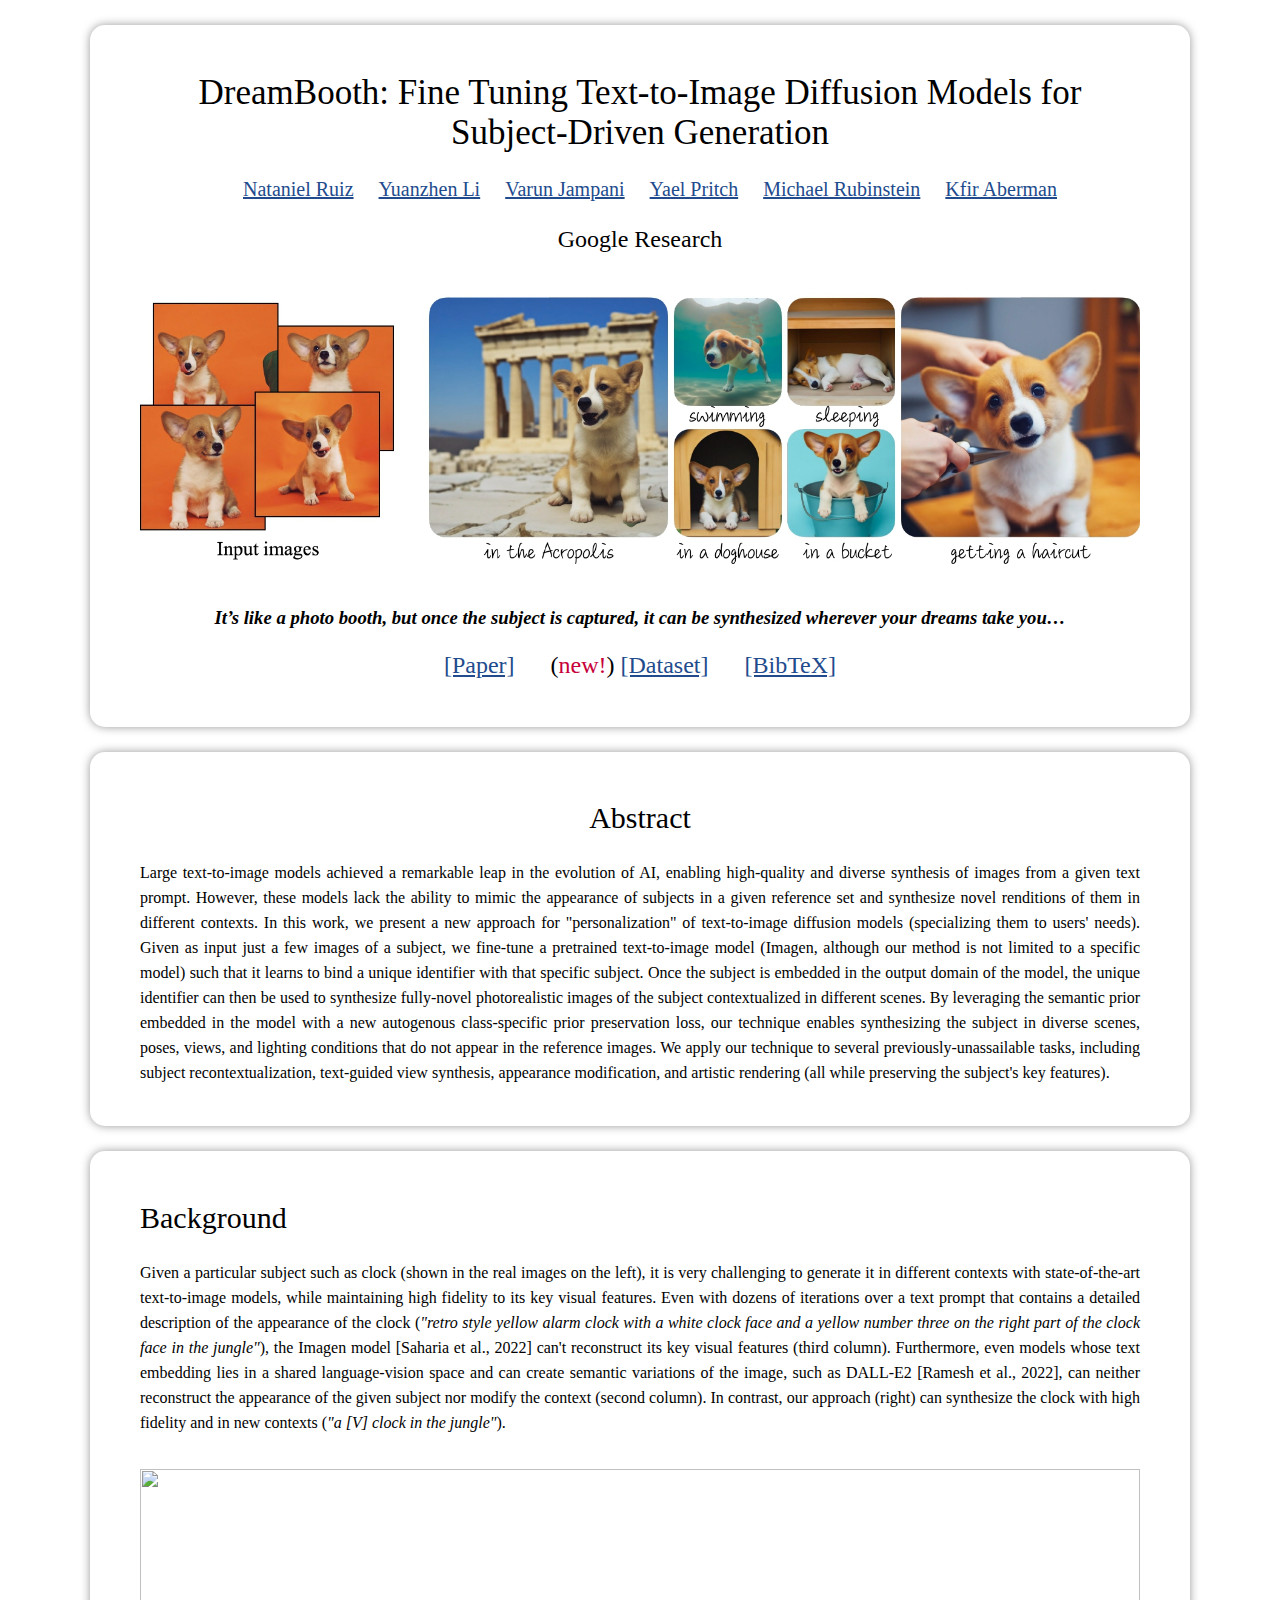
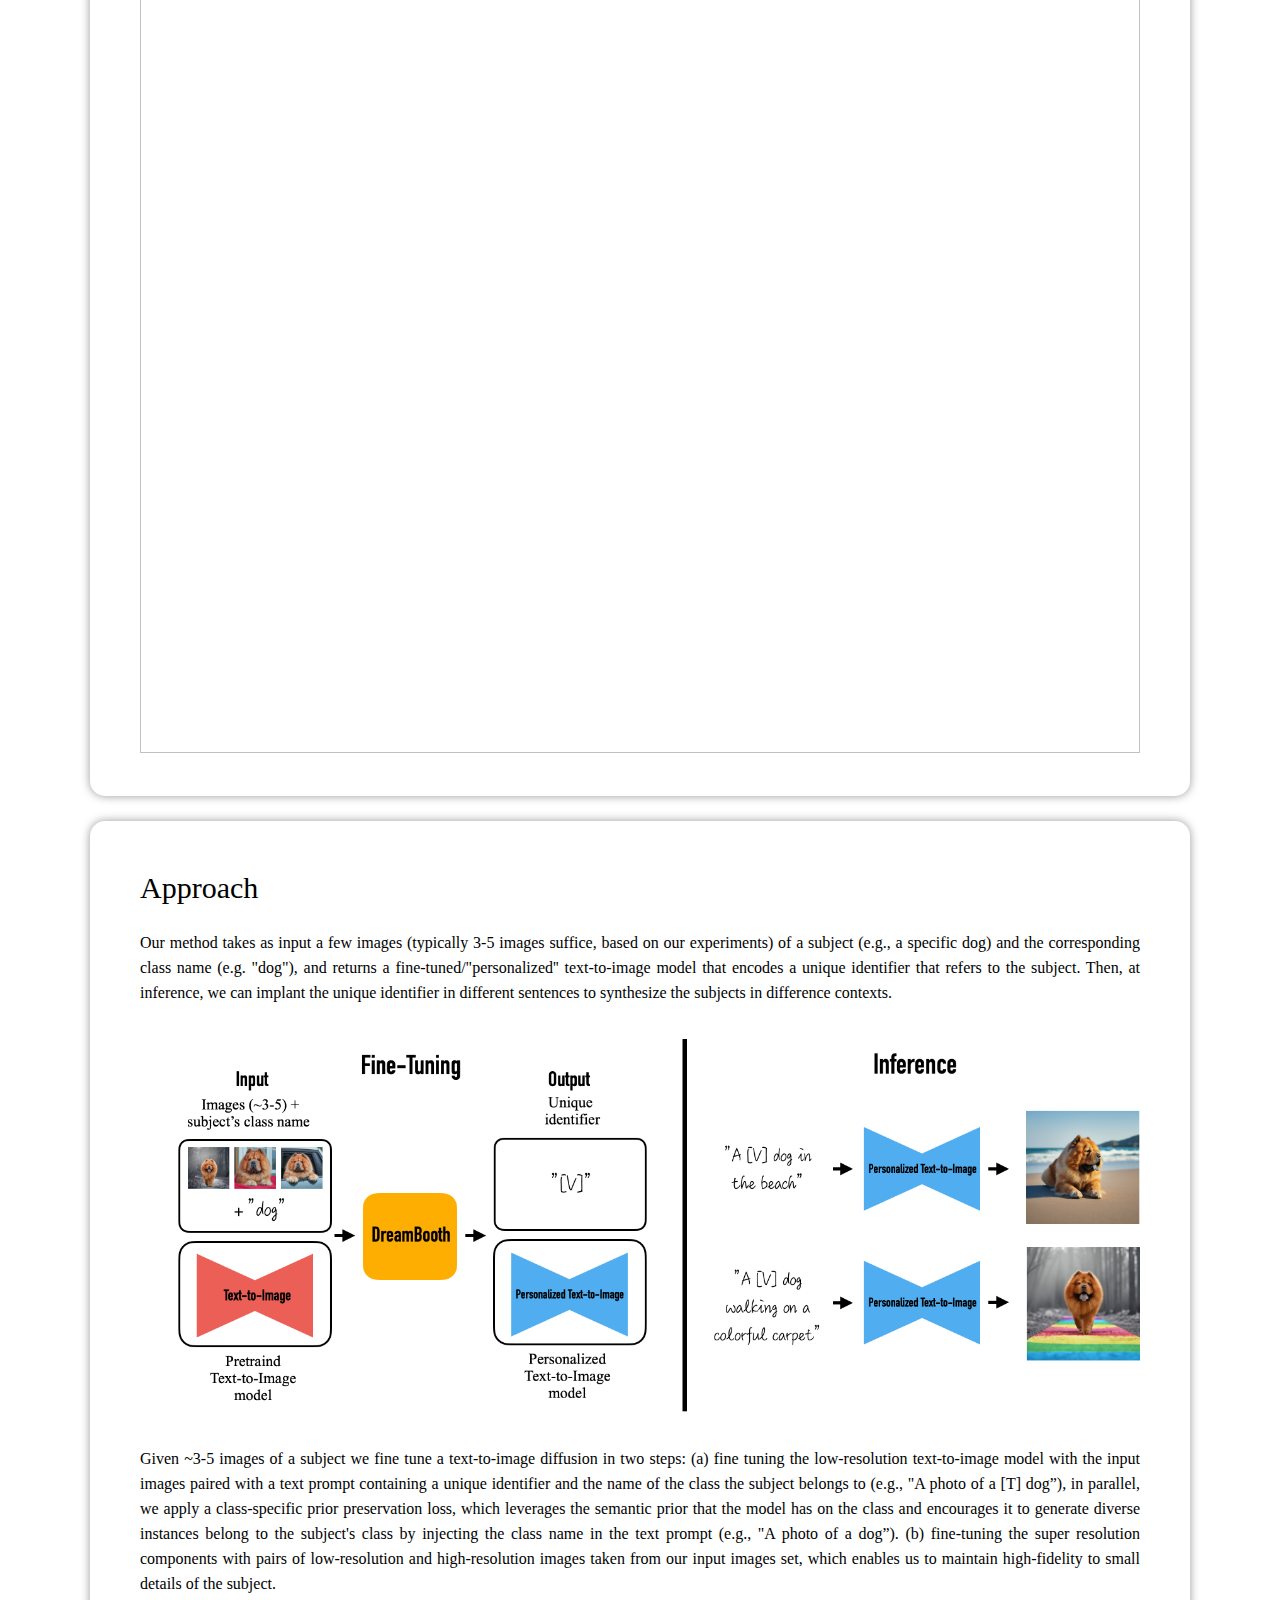
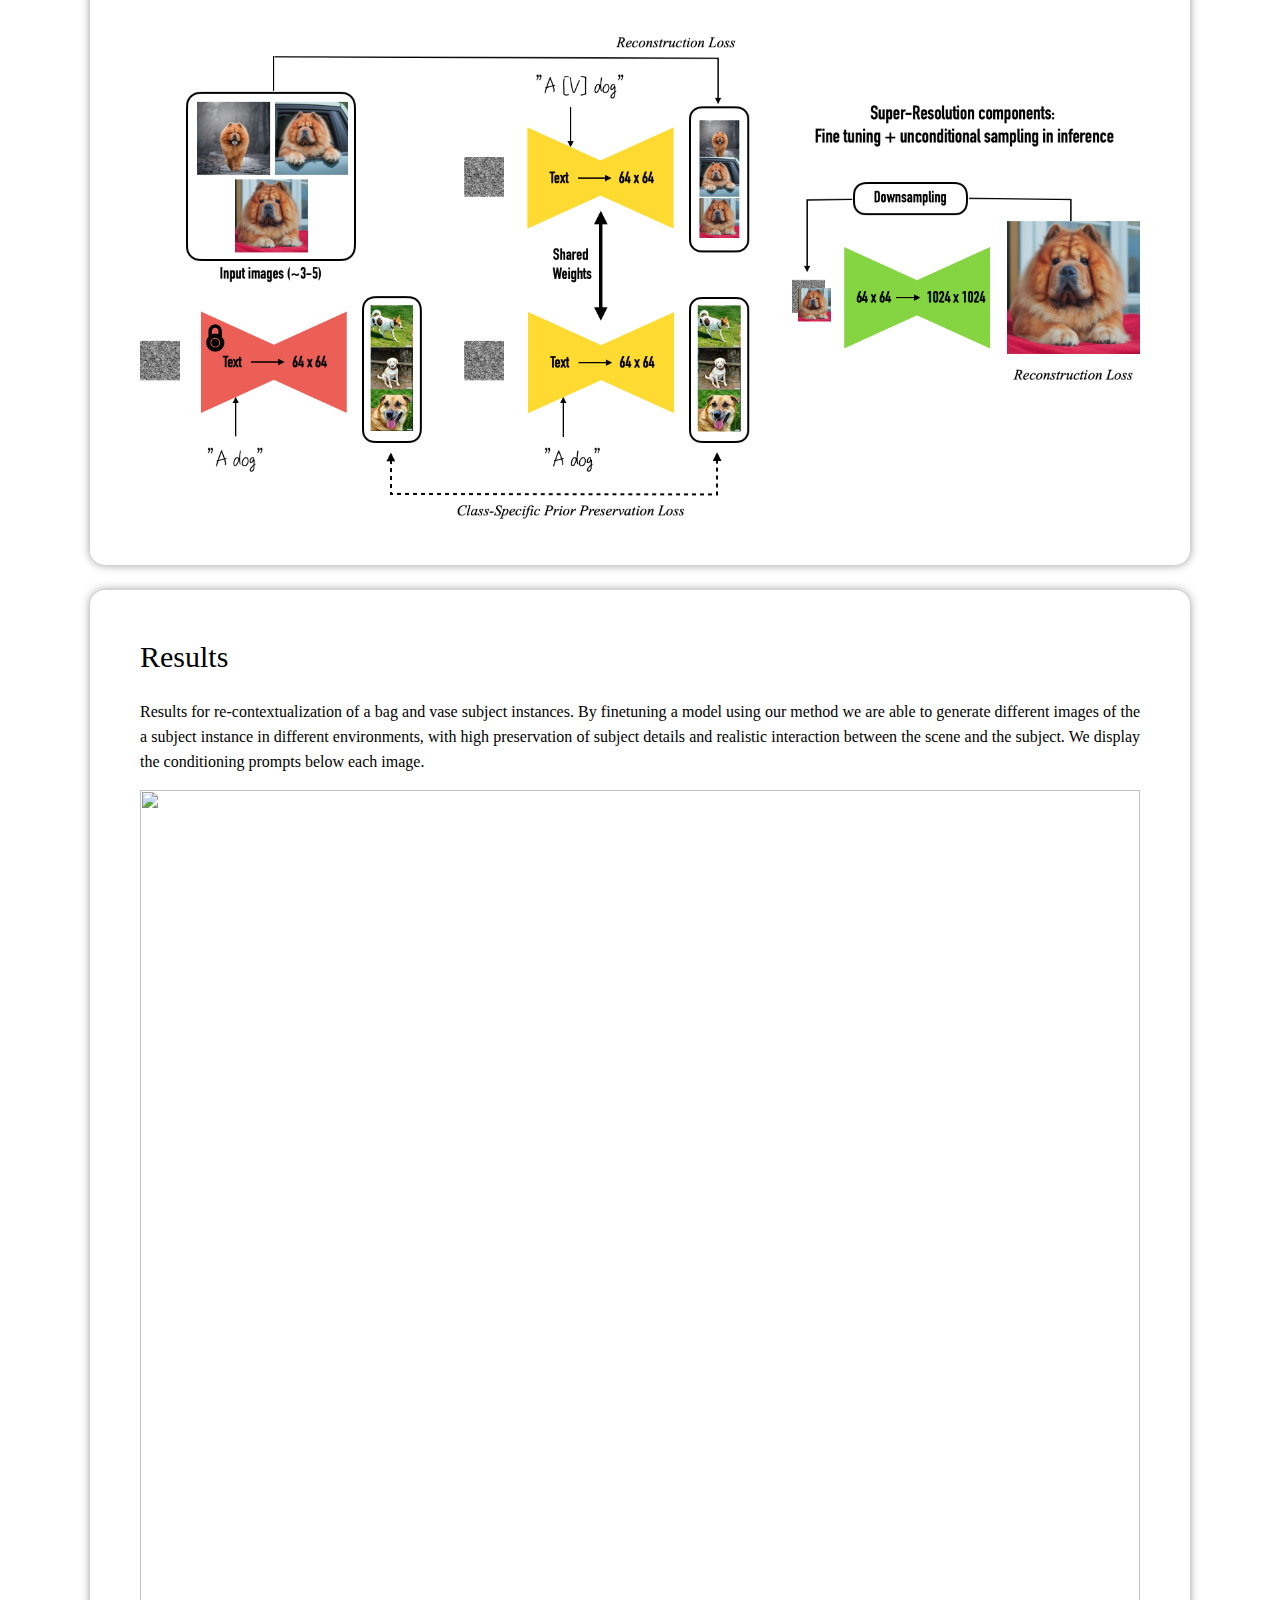
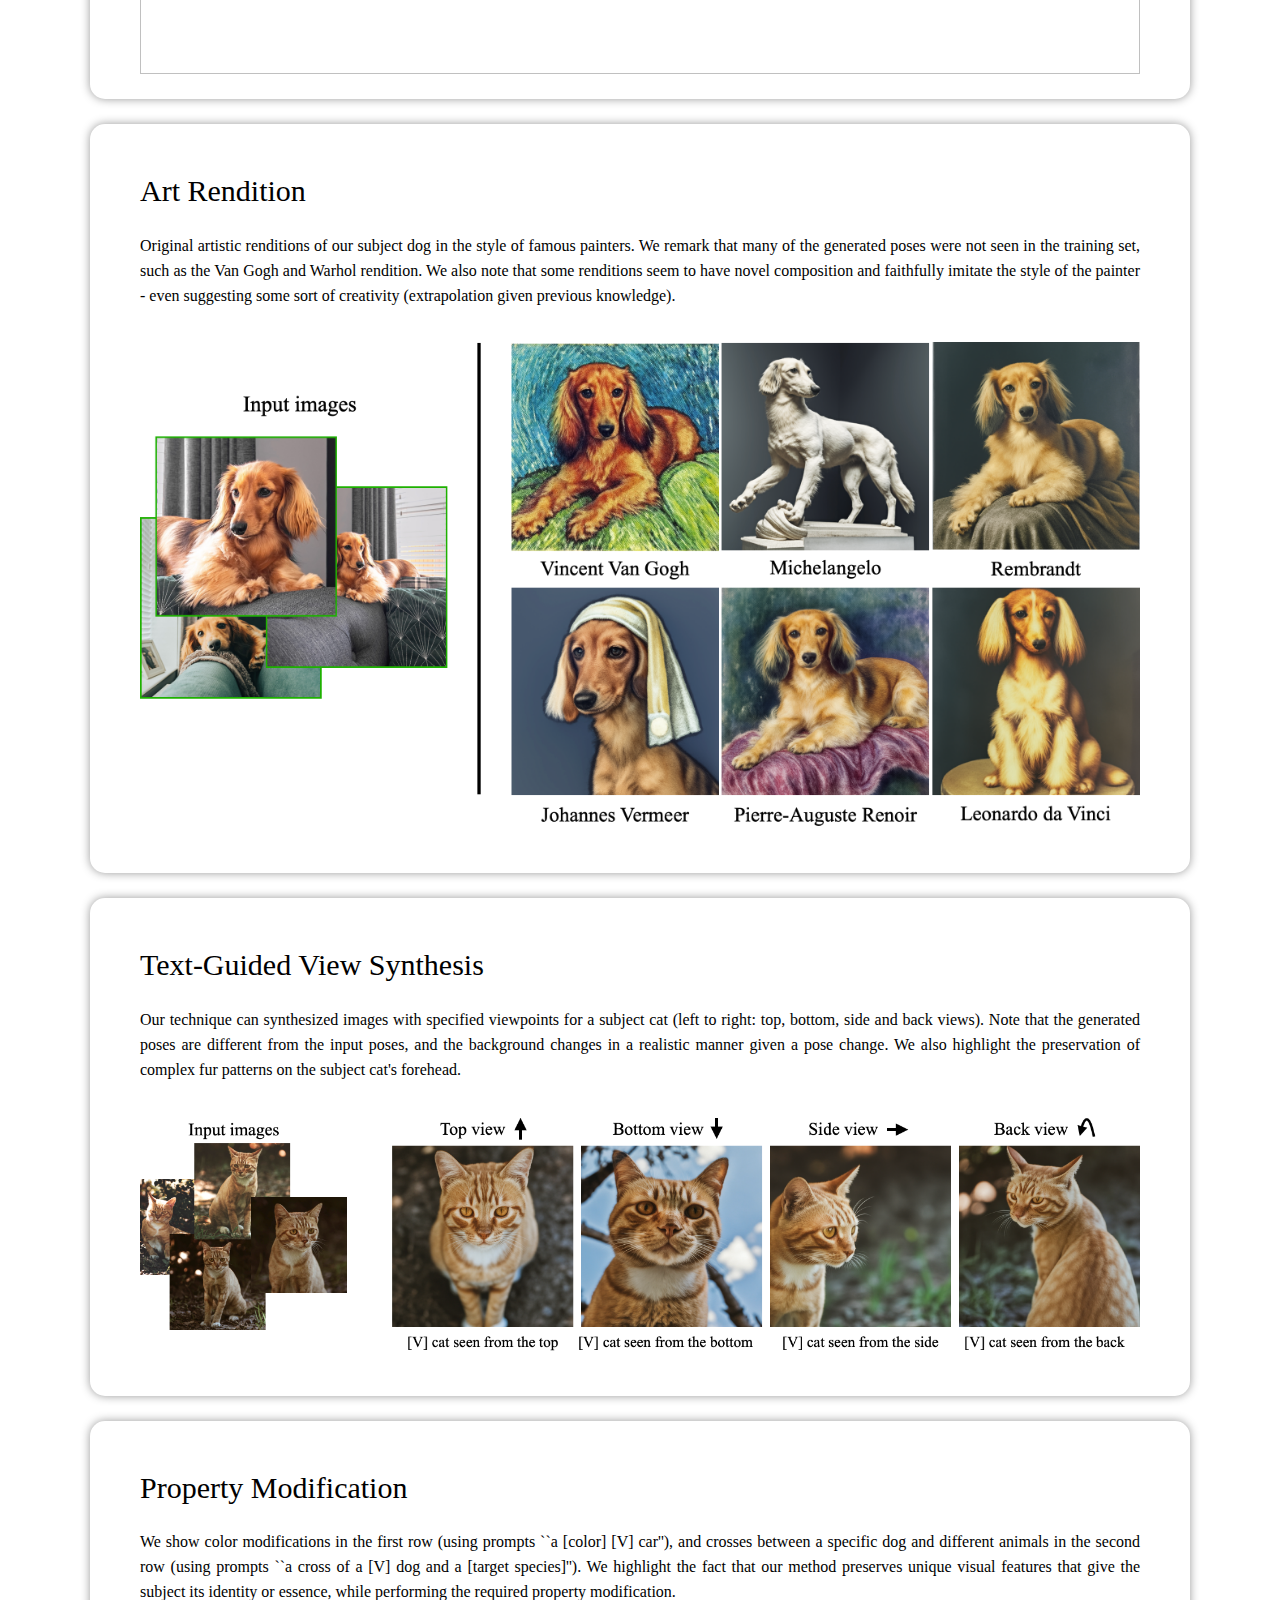
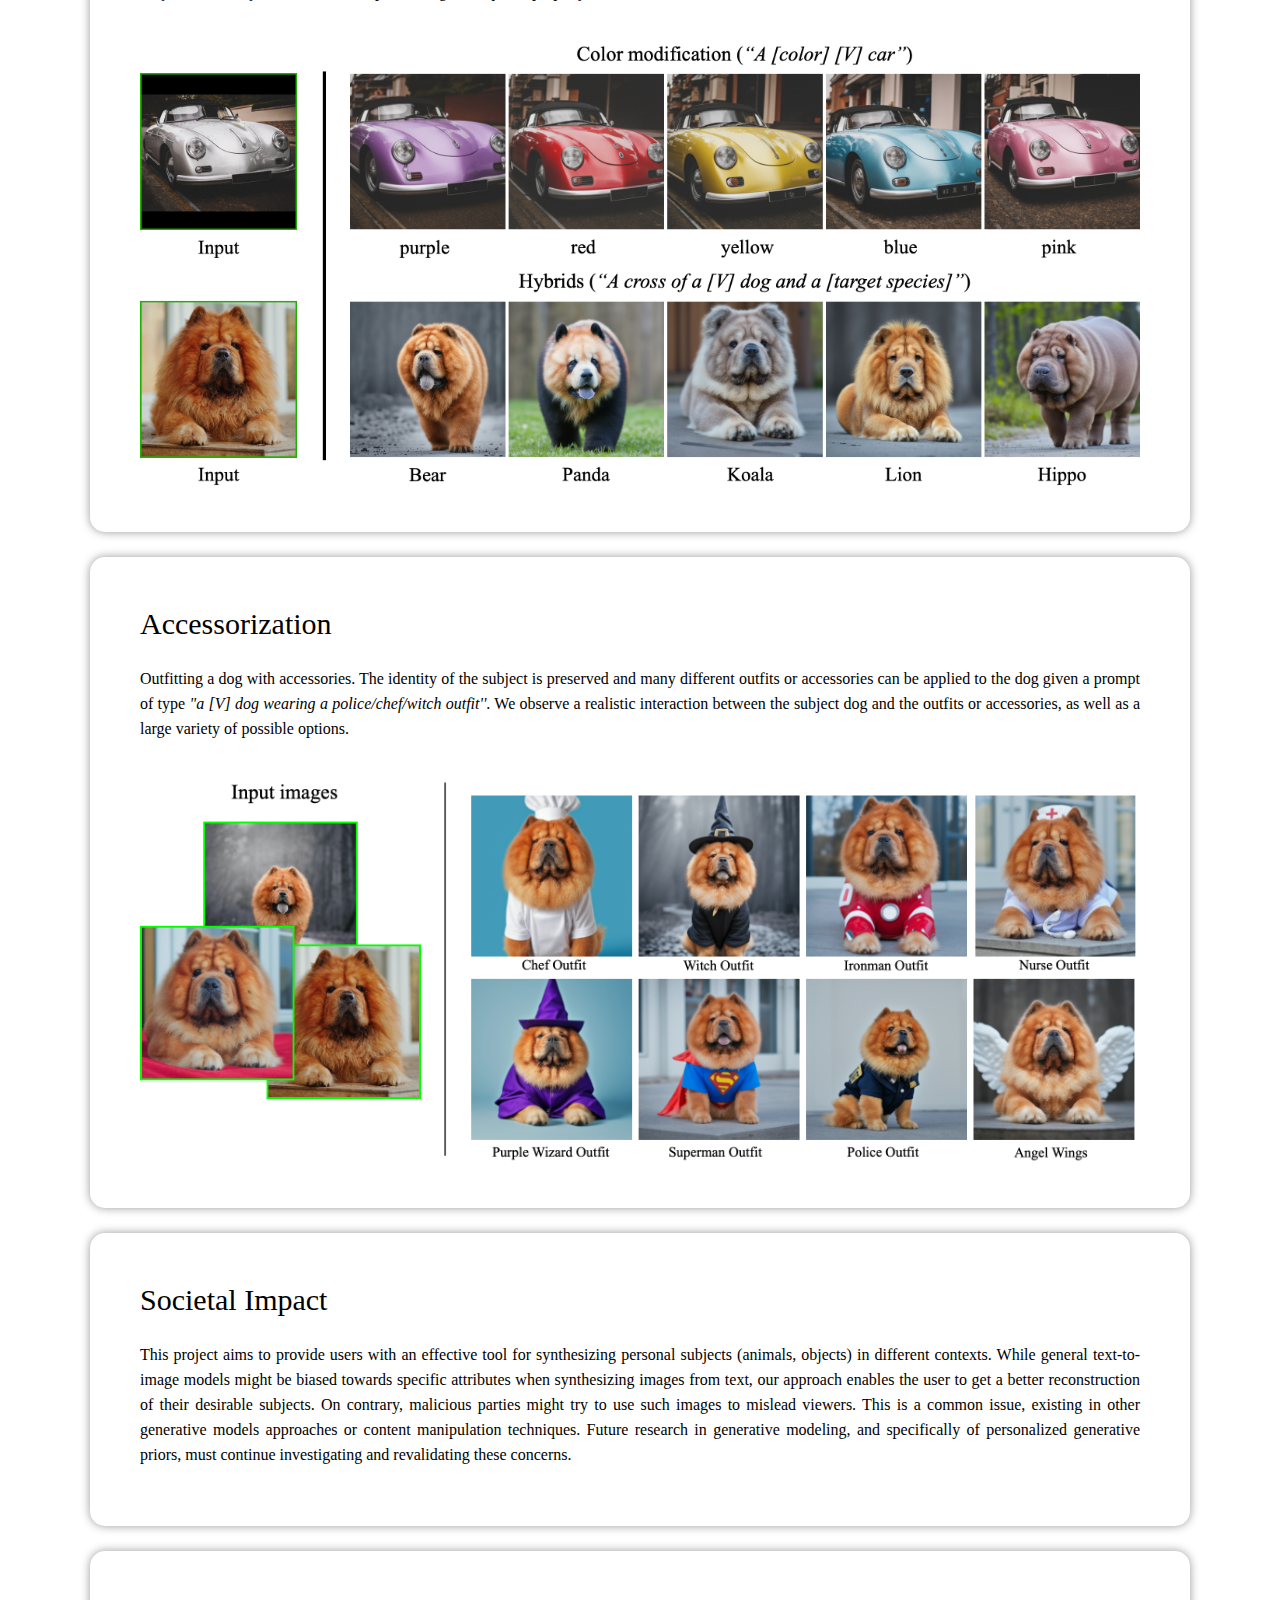
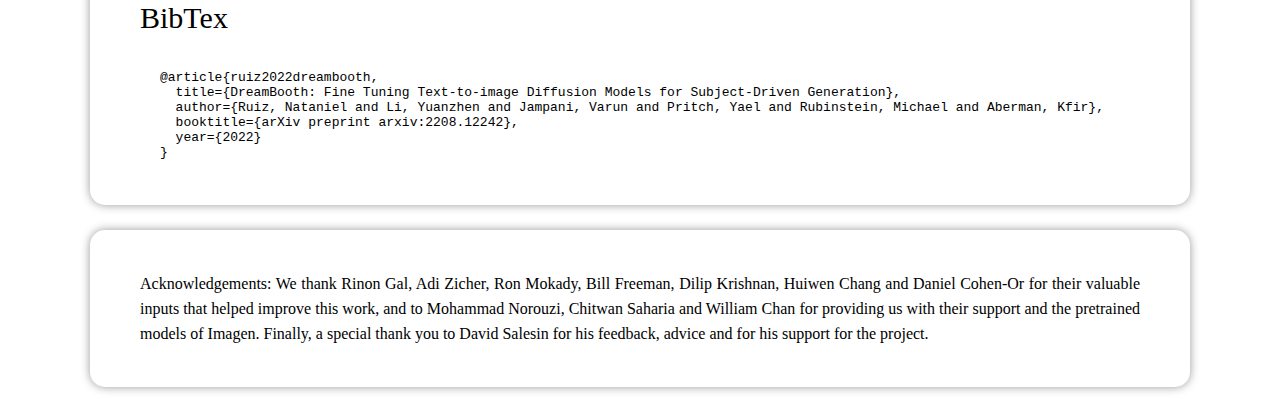
==== OneMoreStep/index.html @ ac8606fc "first commit" ====
<html>
<head>
<meta http-equiv="Content-Type" content="text/html; charset=UTF-8">
<title>DreamBooth</title>
<link href="./DreamBooth_files/style.css" rel="stylesheet">
<script type="text/javascript" src="./DreamBooth_files/jquery.mlens-1.0.min.js"></script> 
<script type="text/javascript" src="./DreamBooth_files/jquery.js"></script>
</head>

<body>
<div class="content">
  <h1><strong>DreamBooth: Fine Tuning Text-to-Image Diffusion Models for Subject-Driven Generation</strong></h1>
  <p id="authors"><span><a href="https://natanielruiz.github.io/"></a></span><a href="https://natanielruiz.github.io/">Nataniel Ruiz</a	> <a href="http://people.csail.mit.edu/yzli/">Yuanzhen Li</a> <a href="https://varunjampani.github.io/">Varun Jampani</a> <a href="https://research.google/people/106214/">Yael Pritch</a> <a href="http://people.csail.mit.edu/mrub/">Michael Rubinstein</a> <a href="https://kfiraberman.github.io/">Kfir Aberman</a><br>
    <br>
  <span style="font-size: 24px">Google Research
  </span></p>
  <br>
  <img src="./DreamBooth_files/teaser_static.jpg" class="teaser-gif" style="width:100%;"><br>
  <h3 style="text-align:center"><em>It’s like a photo booth, but once the subject is captured, it can be synthesized wherever your dreams take you…</em></h3>
    <font size="+2">
          <p style="text-align: center;">
            <a href="https://arxiv.org/abs/2208.12242" target="_blank">[Paper]</a> &nbsp;&nbsp;&nbsp;&nbsp;
	    (<font color="#C70039">new!</font>) <a href="https://github.com/google/dreambooth" target="_blank">[Dataset]</a> &nbsp;&nbsp;&nbsp;&nbsp;
            <a href="DreamBooth_files/bibtex.txt" target="_blank">[BibTeX]</a>
          </p>
    </font>
</div>
<div class="content">
  <h2 style="text-align:center;">Abstract</h2>
  <p>Large text-to-image models achieved a remarkable leap in the evolution of AI, enabling high-quality and diverse synthesis of images from a given text prompt. However, these models lack the ability to mimic the appearance of subjects in a given reference set and synthesize novel renditions of them in different contexts. In this work, we present a new approach for "personalization" of text-to-image diffusion models (specializing them to users' needs). Given as input just a few images of a subject, we fine-tune a pretrained text-to-image model (Imagen, although our method is not limited to a specific model) such that it learns to bind a unique identifier with that specific subject. Once the subject is embedded in the output domain of the model, the unique identifier can then be used to synthesize fully-novel photorealistic images of the subject contextualized in different scenes. By leveraging the semantic prior embedded in the model with a new autogenous class-specific prior preservation loss, our technique enables synthesizing the subject in diverse scenes, poses, views, and lighting conditions that do not appear in the reference images. We apply our technique to several previously-unassailable tasks, including subject recontextualization, text-guided view synthesis, appearance modification, and artistic rendering (all while preserving the subject's key features).</p>
</div>
<div class="content">
  <h2>Background</h2>
  <p> Given a particular subject such as clock (shown in the real images on the left), it is very challenging to generate it in different contexts with state-of-the-art text-to-image models, while maintaining high fidelity to its key visual features. Even with dozens of iterations over a text prompt that contains a detailed description of the appearance of the clock (<em>"retro style yellow alarm clock with a white clock face and a yellow number three on the right part of the clock face in the jungle"</em>), the Imagen model [Saharia et al., 2022] can't reconstruct its key visual features (third column). Furthermore, even models whose text embedding lies in a shared language-vision space and can create semantic variations of the image, such as DALL-E2 [Ramesh et al., 2022], can neither reconstruct the appearance of the given subject nor modify the context (second column). In contrast, our approach (right) can synthesize the clock with high fidelity and in new contexts (<em>"a [V] clock in the jungle"</em>).</p>
  <br>
  <img class="summary-img" src="./DreamBooth_files/background.png" style="width:100%;"> <br>
</div>
<div class="content">
  <h2>Approach</h2>
  <p> Our method takes as input a few images (typically 3-5 images suffice, based on our experiments) of a subject (e.g., a specific dog) and the corresponding class name (e.g. "dog"), and returns a fine-tuned/"personalized'' text-to-image model that encodes a unique identifier that refers to the subject. Then, at inference, we can implant the unique identifier in different sentences to synthesize the subjects in difference contexts.</p>
  <br>
  <img class="summary-img" src="./DreamBooth_files/high_level.png" style="width:100%;"> <br>
  <p>Given ~3-5 images of a subject we fine tune a text-to-image diffusion in two steps: (a) fine tuning the low-resolution text-to-image model with the input images paired with a text prompt containing a unique identifier and the name of the class the subject belongs to (e.g., "A photo of a [T] dog”), in parallel, we apply a class-specific prior preservation loss, which leverages the semantic prior that the model has on the class and encourages it to generate diverse instances belong to the subject's class by injecting the class name in the text prompt (e.g., "A photo of a dog”). (b) fine-tuning the super resolution components with pairs of low-resolution and high-resolution images taken from our input images set, which enables us to maintain high-fidelity to small details of the subject.</p>
  <br>
  <img class="summary-img" src="./DreamBooth_files/system.png" style="width:100%;"> <br>
</div>
<div class="content">
  <h2>Results</h2>
  <p>Results for re-contextualization of a bag and vase subject instances. By finetuning a model using our method we are able to generate different images of the a subject instance in different environments, with high preservation of subject details and realistic interaction between the scene and the subject. We display the conditioning prompts below each image. </p>
<img class="summary-img" src="./DreamBooth_files/results.png" style="width:100%;">
</div>
<div class="content">
  <h2>Art Rendition</h2>
  <p>Original artistic renditions of our subject dog in the style of famous painters. We remark that many of the generated poses were not seen in the training set, such as the Van Gogh and Warhol rendition. We also note that some renditions seem to have novel composition and faithfully imitate the style of the painter - even suggesting some sort of creativity (extrapolation given previous knowledge).</p>
  <br>
  <img class="summary-img" src="./DreamBooth_files/art.png" style="width:100%;"> <br>
</div>
<div class="content">
  <h2>Text-Guided View Synthesis</h2>
  <p>Our technique can synthesized images with specified viewpoints for a subject cat (left to right: top, bottom, side and back views). Note that the generated poses are  different from the input poses, and the background changes in a realistic manner given a pose change. We also highlight the preservation of complex fur patterns on the subject cat's forehead.</p>
  <br>
  <img class="summary-img" src="./DreamBooth_files/novel_views.png" style="width:100%;"> <br>
</div>
<div class="content">
  <h2>Property Modification</h2>
  <p>We show color modifications in the first row (using prompts ``a [color] [V] car''), and crosses between a specific dog and different animals in the second row (using prompts ``a cross of a [V] dog and a [target species]''). We highlight the fact that our method preserves unique visual features that give the subject its identity or essence, while performing the required property modification.</p>
  <br>
  <img class="summary-img" src="./DreamBooth_files/property_modification.png" style="width:100%;"> <br>
</div>
<div class="content">
  <h2>Accessorization</h2>
  <p>Outfitting a dog with accessories. The identity of the subject is preserved and many different outfits or accessories can be applied to the dog given a prompt of type <em>"a [V] dog wearing a police/chef/witch outfit''</em>. We observe a realistic interaction between the subject dog and the outfits or accessories, as well as a large variety of possible options.</p>
  <br>
  <img class="summary-img" src="./DreamBooth_files/accessories.png" style="width:100%;"> <br>
</div>
<div class="content">
  <h2>Societal Impact</h2>
  <p>This project aims to provide users with an effective tool for synthesizing personal subjects (animals, objects) in different contexts. While general text-to-image models might be biased towards specific attributes when synthesizing images from text, our approach enables the user to get a better reconstruction of their desirable subjects. On contrary, malicious parties might try to use such images to mislead viewers. This is a common issue, existing in other generative models approaches or content manipulation techniques. Future research in generative modeling, and specifically of personalized generative priors, must continue investigating and revalidating these concerns.</p>
  <br>
</div>
<div class="content">
  <h2>BibTex</h2>
  <code> @article{ruiz2022dreambooth,<br>
  &nbsp;&nbsp;title={DreamBooth: Fine Tuning Text-to-image Diffusion Models for Subject-Driven Generation},<br>
  &nbsp;&nbsp;author={Ruiz, Nataniel and Li, Yuanzhen and Jampani, Varun and Pritch, Yael and Rubinstein, Michael and Aberman, Kfir},<br>
  &nbsp;&nbsp;booktitle={arXiv preprint arxiv:2208.12242},<br>
  &nbsp;&nbsp;year={2022}<br>
  } </code> 
</div>
<div class="content" id="acknowledgements">
  <p><strong>Acknowledgements</strong>:
    We thank Rinon Gal, Adi Zicher, Ron Mokady, Bill Freeman, Dilip Krishnan, Huiwen Chang and Daniel Cohen-Or for their valuable inputs that helped improve this work, and to Mohammad Norouzi, Chitwan Saharia and William Chan for providing us with their support and the pretrained models of Imagen. Finally, a special thank you to David Salesin for his feedback, advice and for his support for the project.
    <!-- Recycling a familiar <a href="https://chail.github.io/latent-composition/">template</a> ;). --> 
  </p>
</div>
</body>
</html>
---- OneMoreStep/DreamBooth_files/style.css ----
/* CSS Document */
@import url(https://fonts.googleapis.com/css?family=Open+Sans);

body {
  font-family: 'Open-Sans', sans-serif;
  font-weight: 300;
  background-color: #fff;
}
.content {
  width: 1000px;
  padding: 25px 50px;
  margin: 25px auto;
  background-color: white;
  box-shadow: 0px 0px 10px #999;
  border-radius: 15px;
  font-family: "Google Sans";
}
.contentblock {
  width: 950px;
  margin: 0 auto;
  padding: 0;
  border-spacing: 25px 0;
}
.contentblock td {
  background-color: #fff;
  padding: 25px 50px;
  vertical-align: top;
  box-shadow: 0px 0px 10px #999;
  border-radius: 15px;
}
a, a:visited {
  color: #224b8d;
  font-weight: 300;
}
#authors {
  text-align: center;
  margin-bottom: 20px;
  font-size: 20px;
}
#conference {
  text-align: center;
  margin-bottom: 20px;
  font-style: italic;
}
#authors a {
  margin: 0 10px;
}
h1 {
  text-align: center;
  font-size: 35px;
  font-weight: 300;
}
h2 {
  font-size: 30px;
  font-weight: 300;
}
code {
  display: block;
  padding: 10px;
  margin: 10px 10px;
}
p {
  line-height: 25px;
  text-align: justify;
}
p code {
  display: inline;
  padding: 0;
  margin: 0;
}
#teasers {
  margin: 0 auto;
}
#teasers td {
  margin: 0 auto;
  text-align: center;
  padding: 5px;
}
#teasers img {
  width: 250px;
}
#results img {
  width: 133px;
}
#seeintodark {
  margin: 0 auto;
}
#sift {
  margin: 0 auto;
}
#sift img {
  width: 250px;
}
.downloadpaper {
  padding-left: 20px;
  float: right;
  text-align: center;
}
.downloadpaper a {
  font-weight: bold;
  text-align: center;
}
.teaser-img {
  width: 80%;
  display: block;
  margin-left: auto;
  margin-right: auto;
}
.teaser-gif {
  display: block;
  margin-left: auto;
  margin-right: auto;
}
.summary-img {
  width: 100%;
  display: block;
  margin-left: auto;
  margin-right: auto;
}
.video-iframe {
  width: 1000;
  height: 800;
  margin: auto;
  display: block;
}
.container {
  display: flex;
  align-items: center;
  justify-content: center
}
.image {
  flex-basis: 40%
}
.text {
  font-size: 20px;
  padding-left: 20px;
}
.center {
  margin-left: auto;
  margin-right: auto;
}
.boxshadow {
  border: 1px solid;
  padding: 10px;
  box-shadow: 2px 2px 5px #888888;
}
.spacertr {
  height: 8px;
}
.spacertd {
  width: 40px;
}
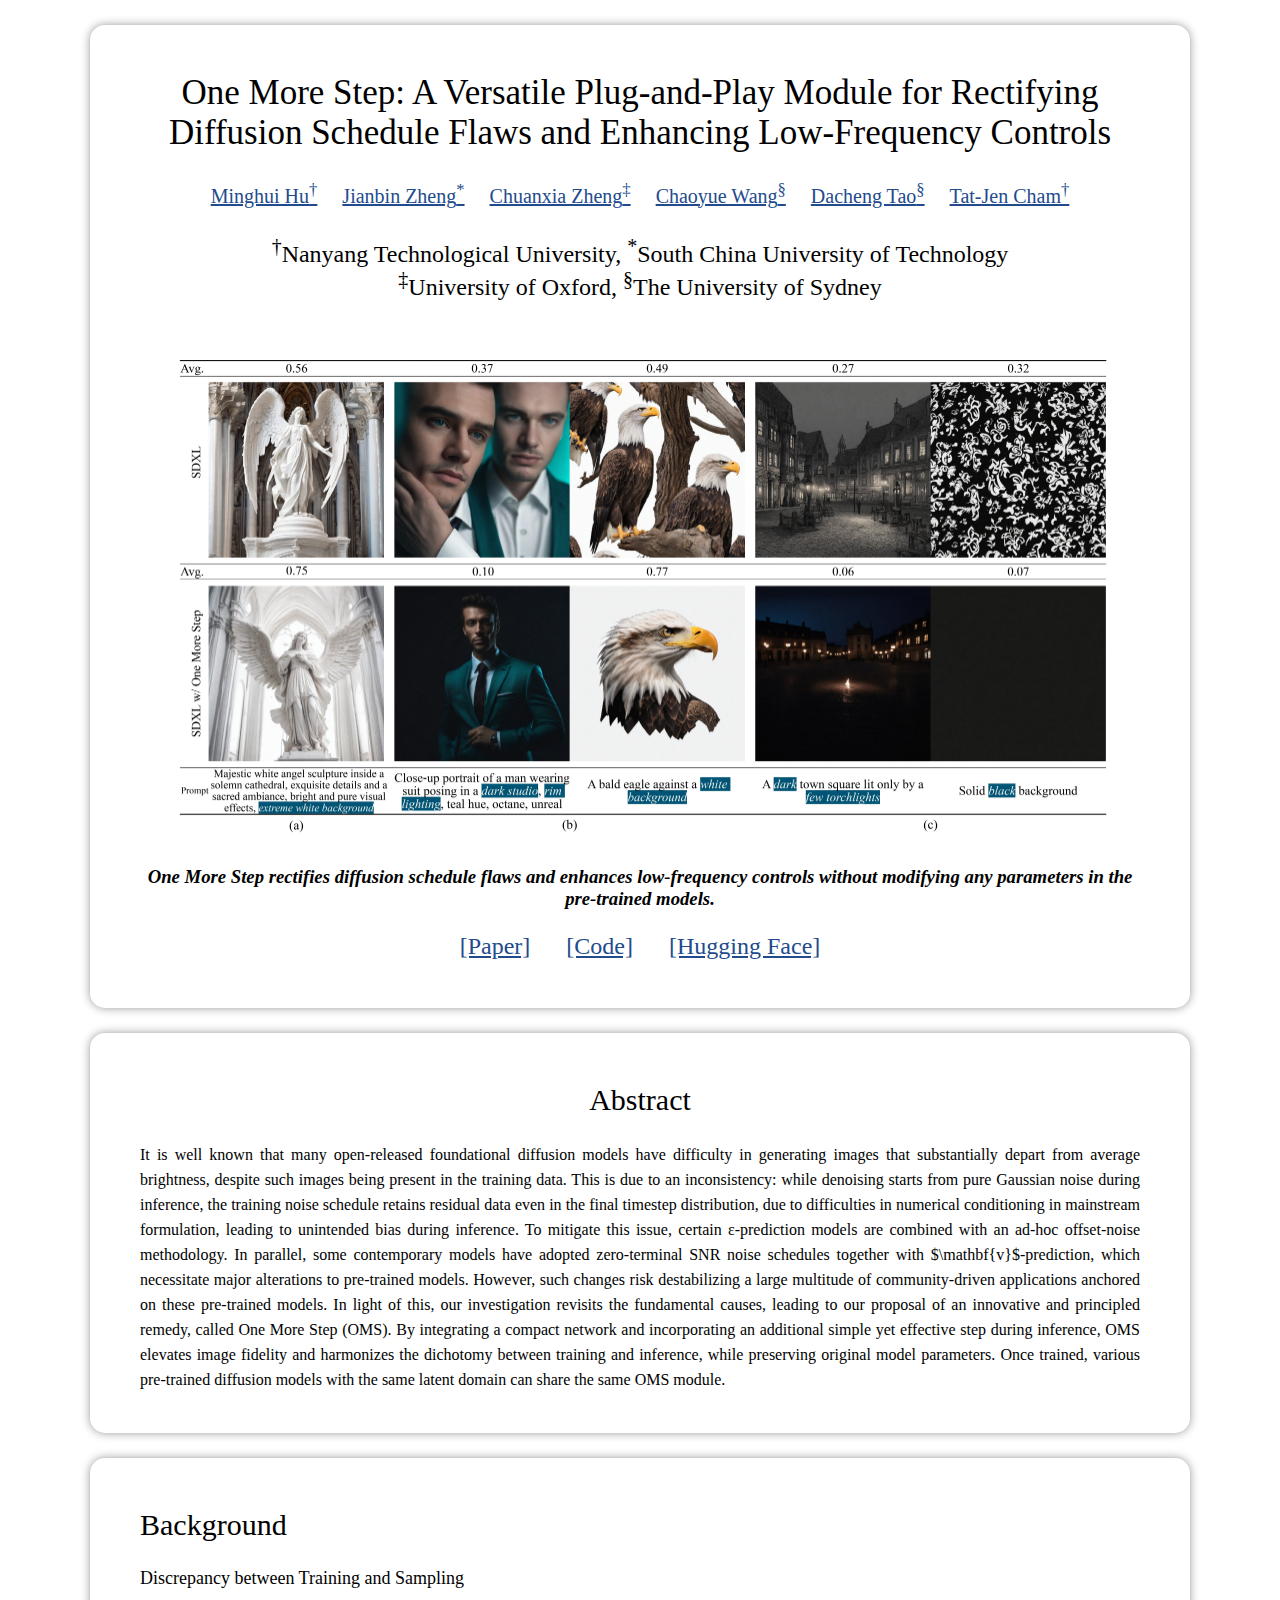
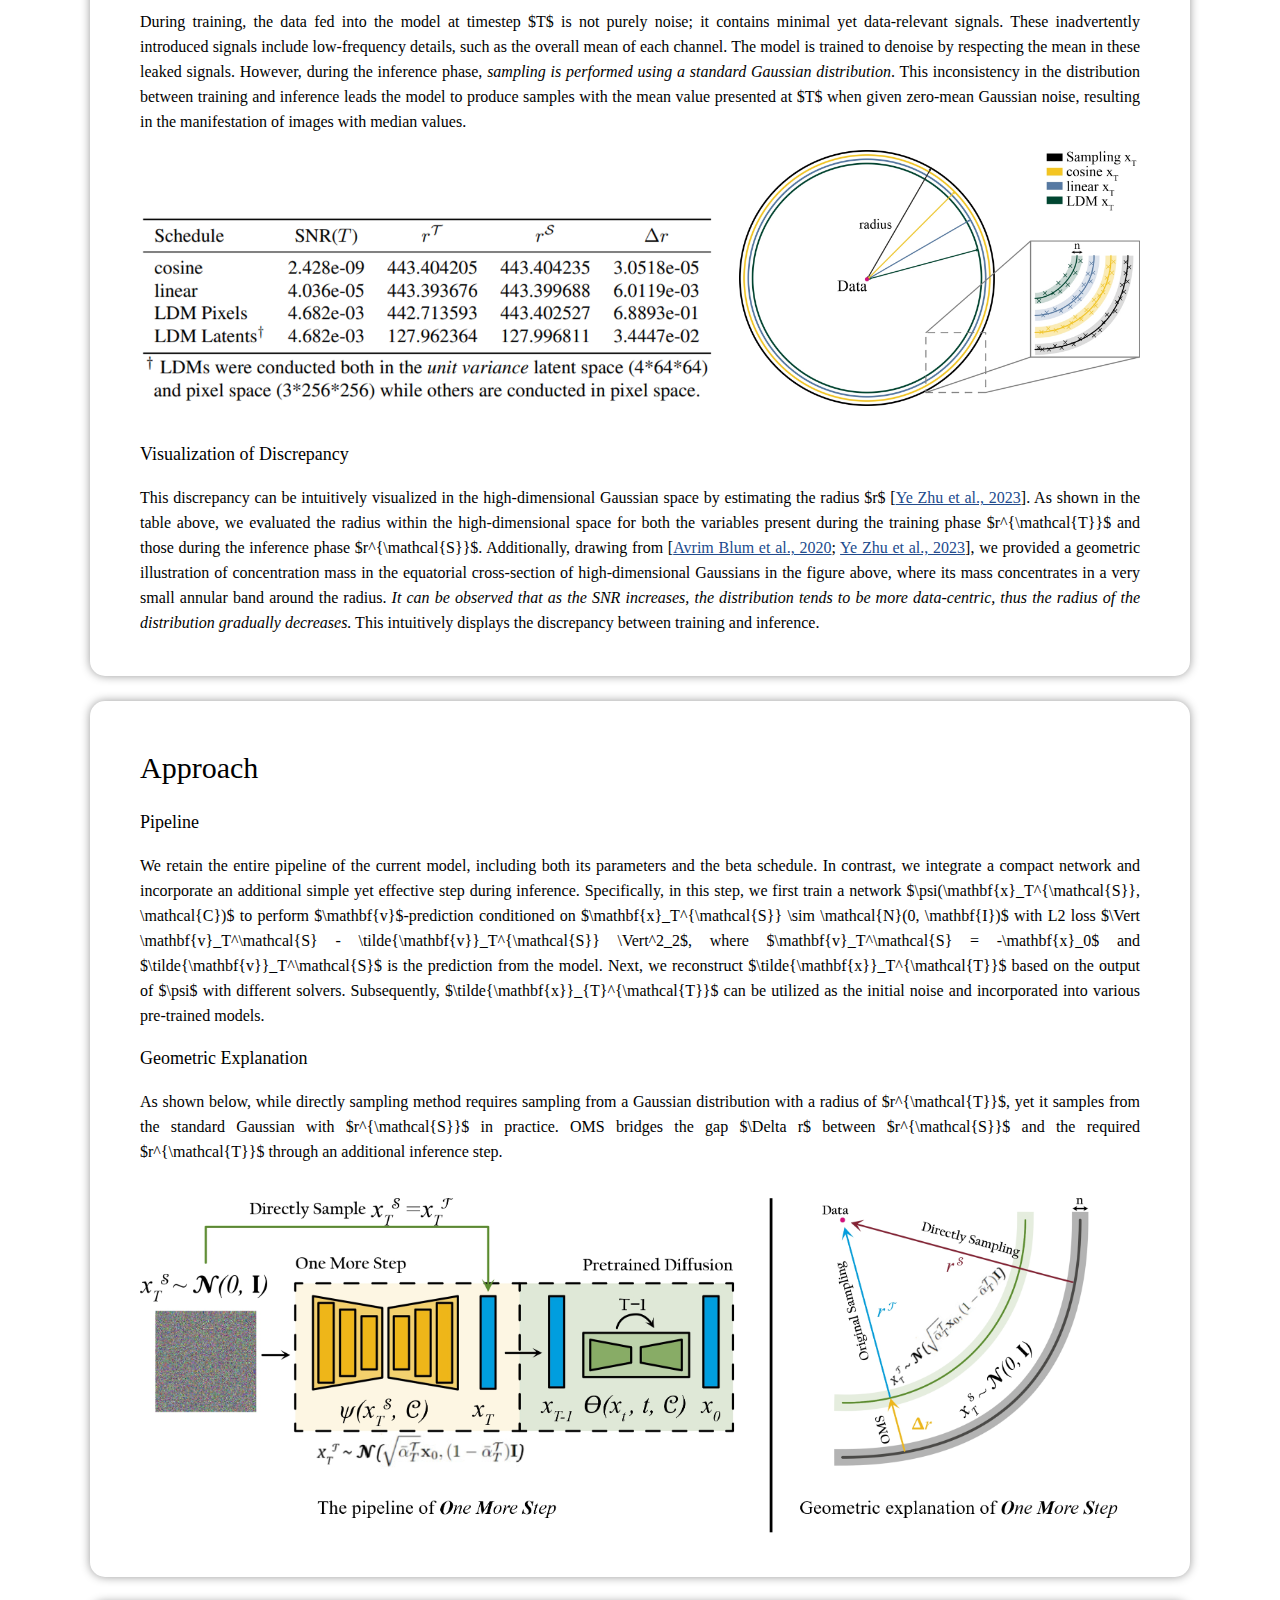
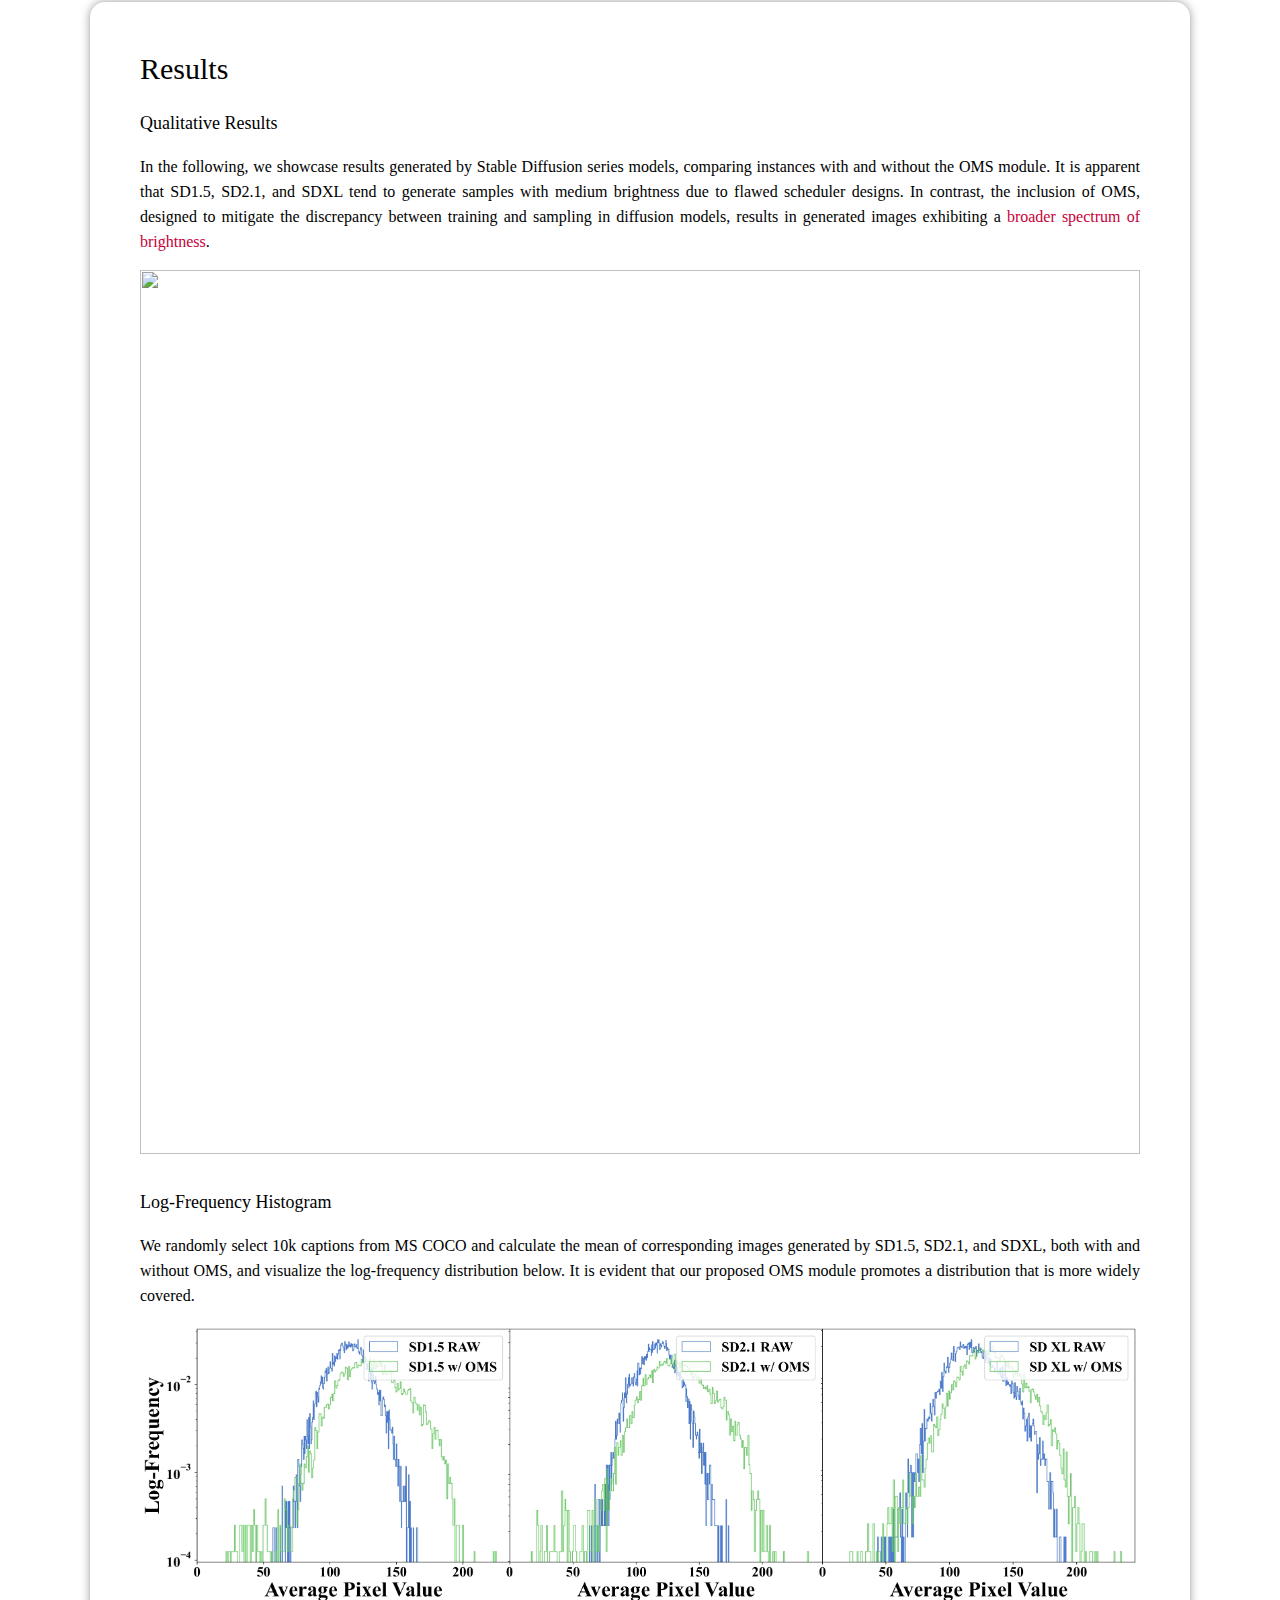
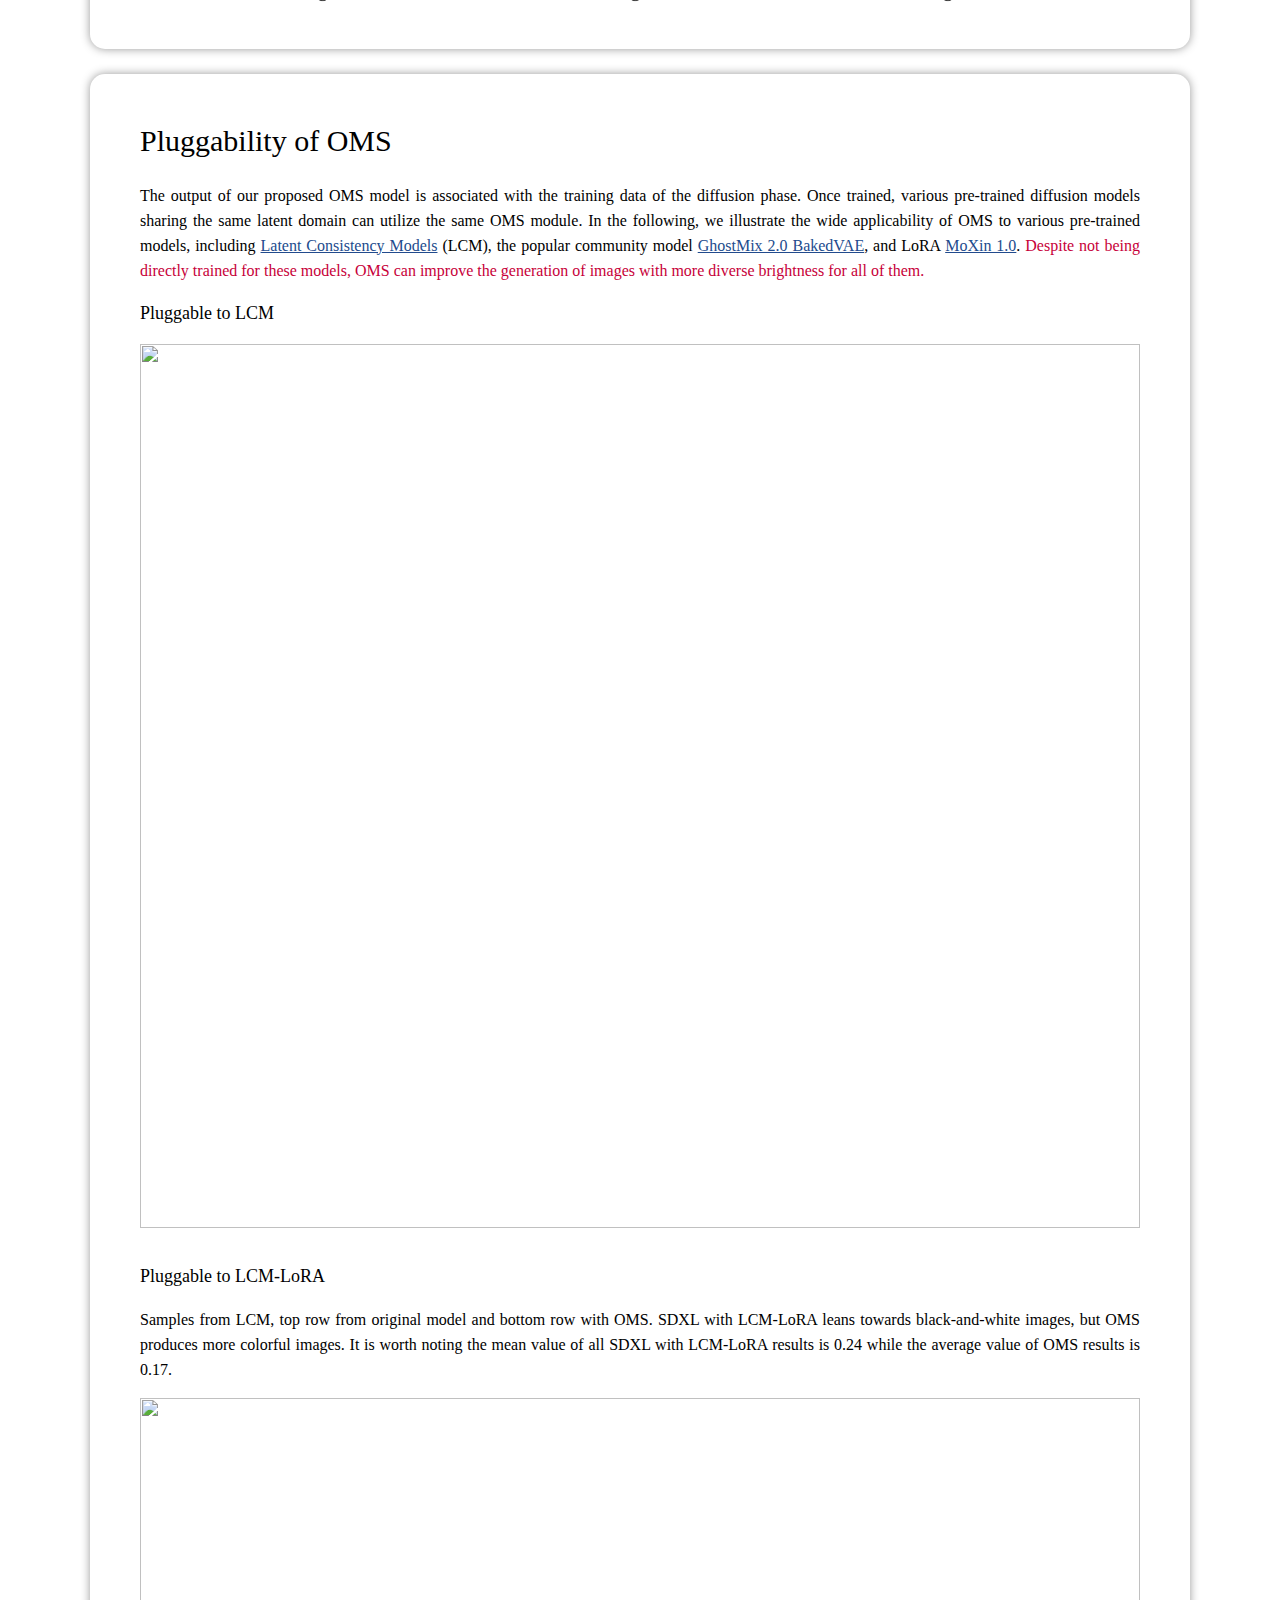
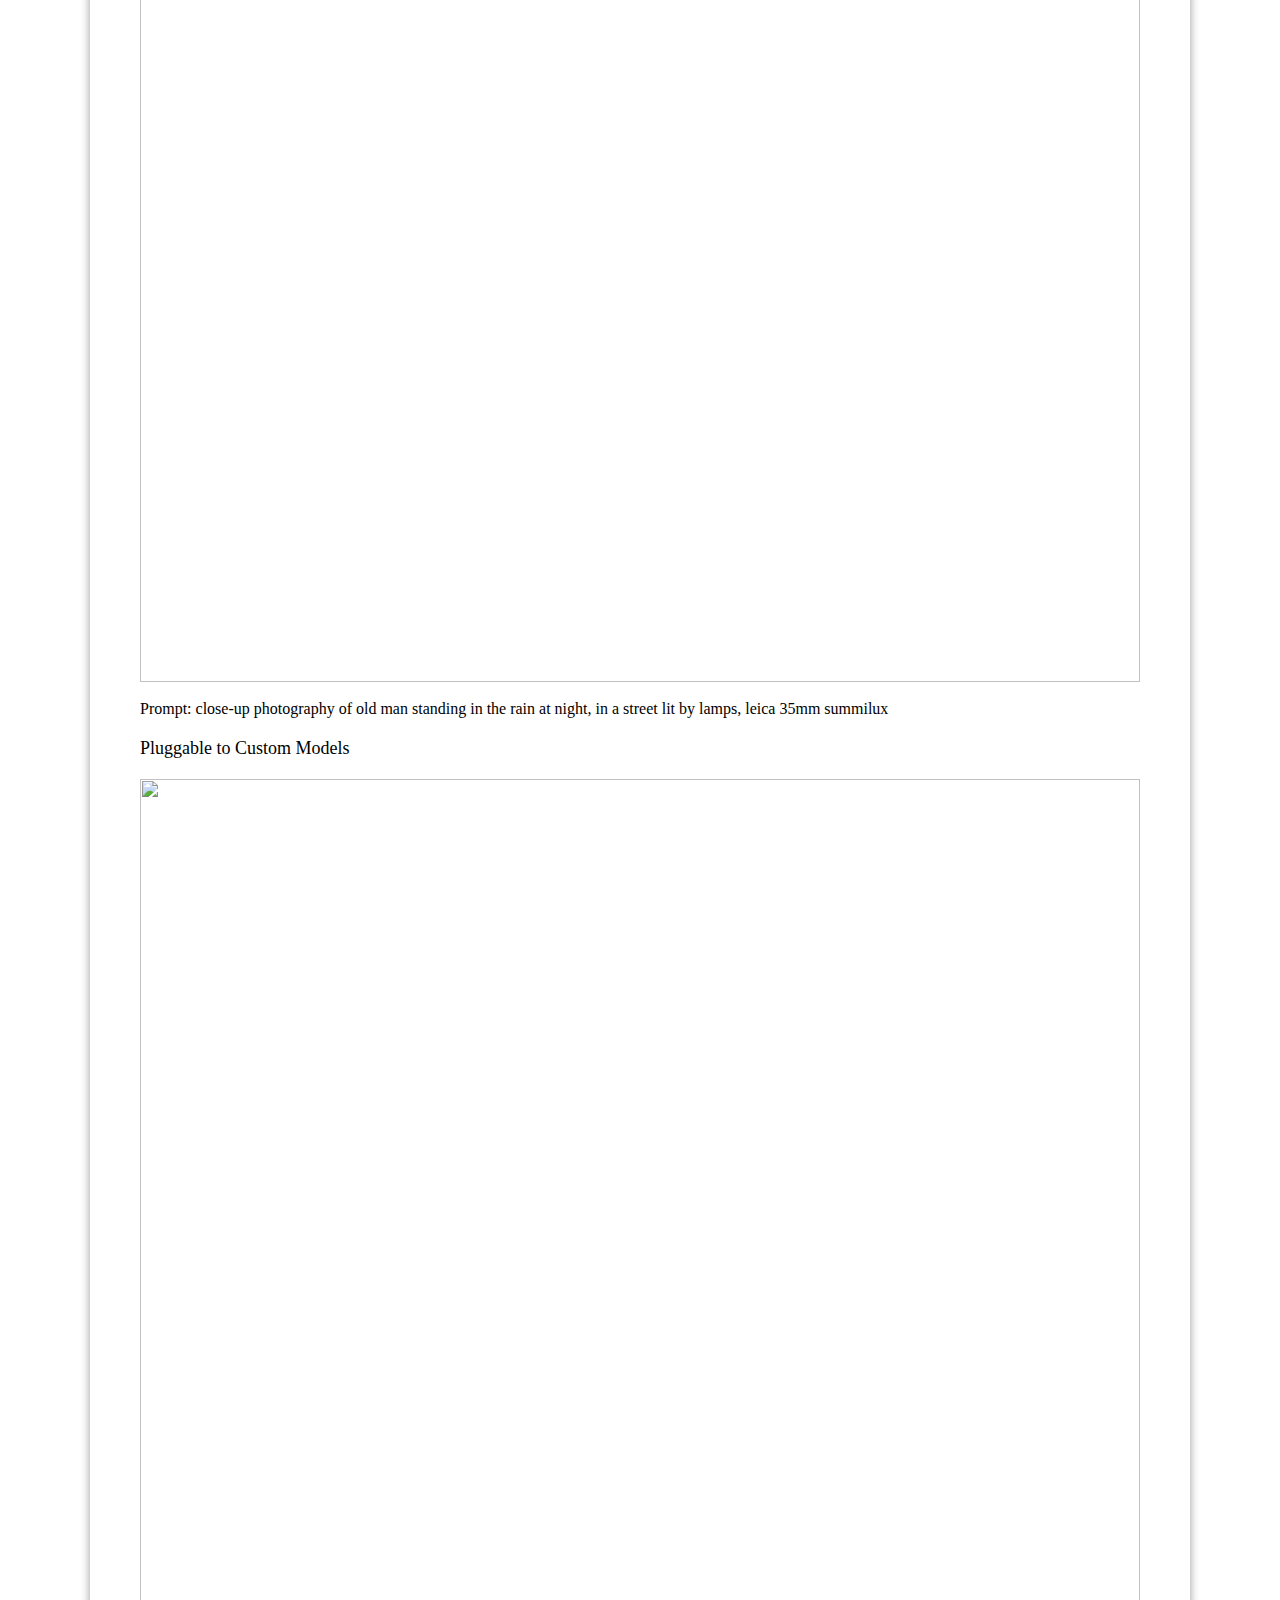
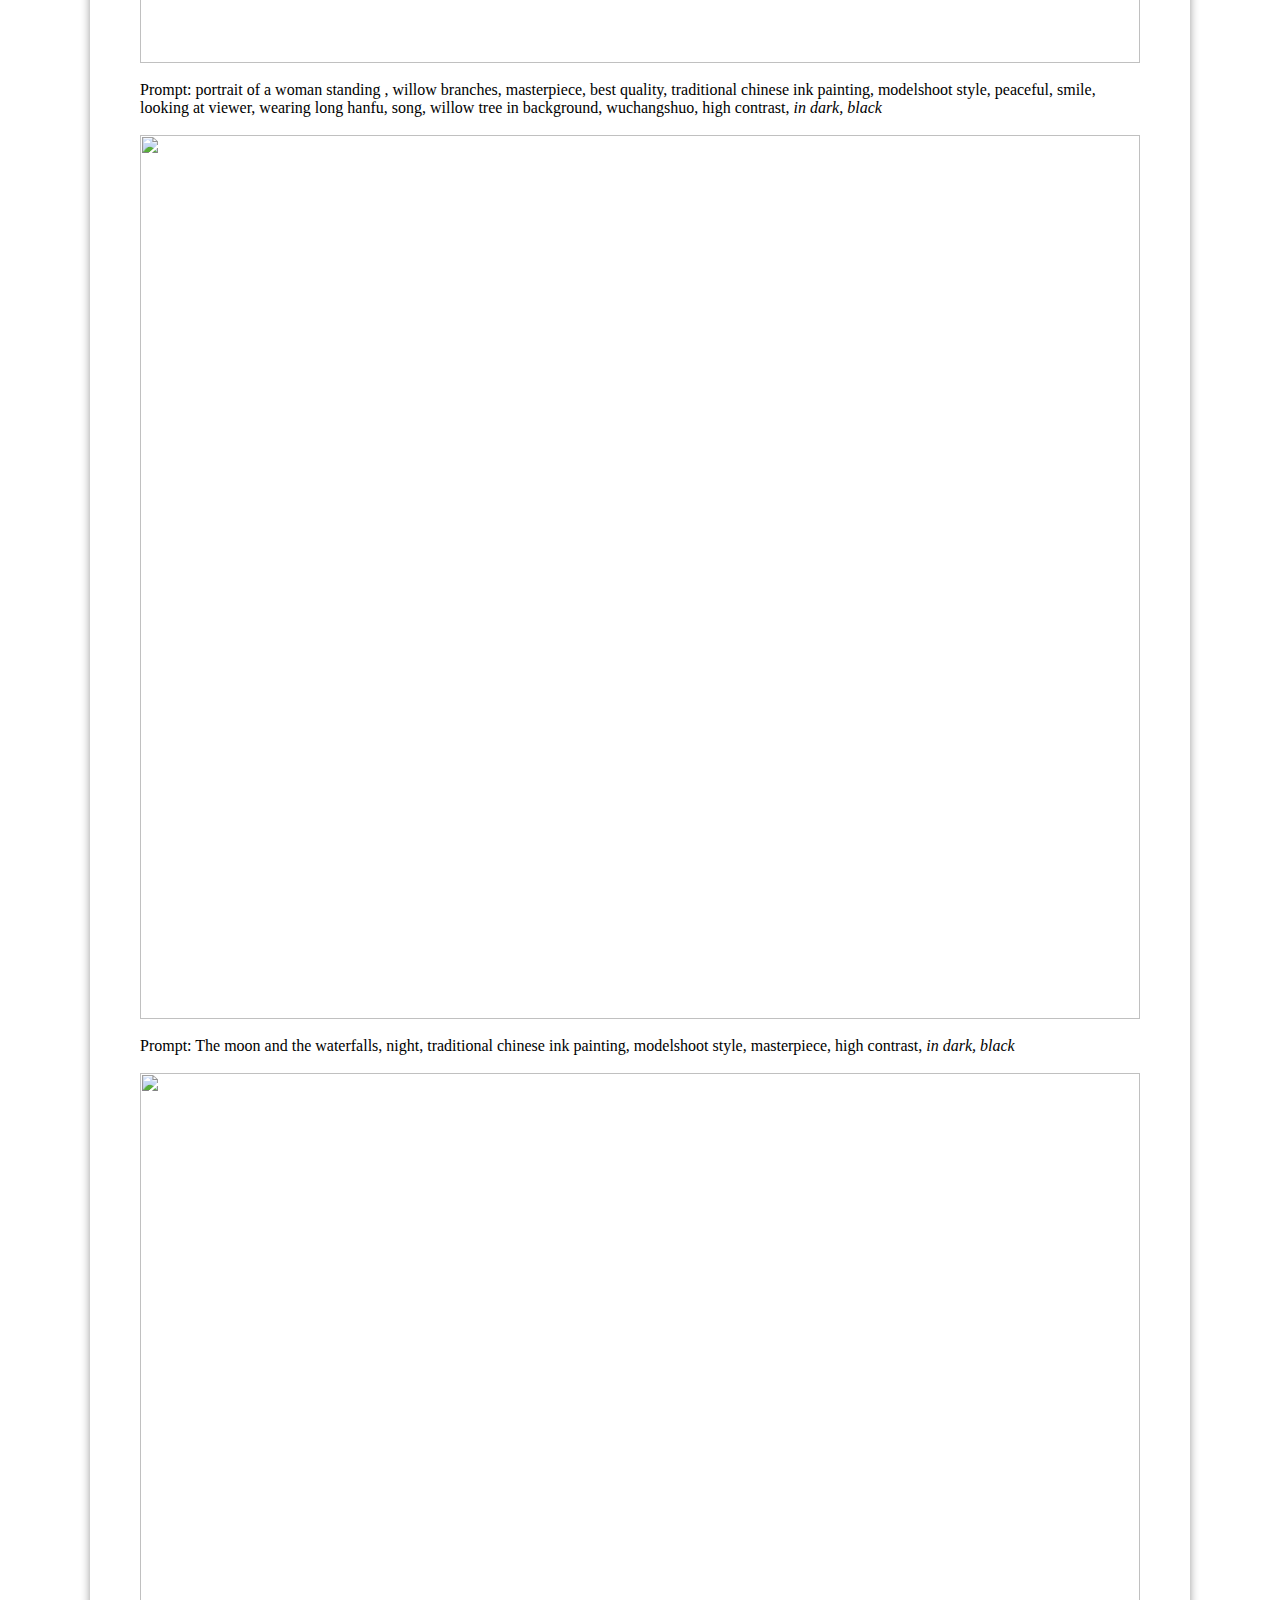
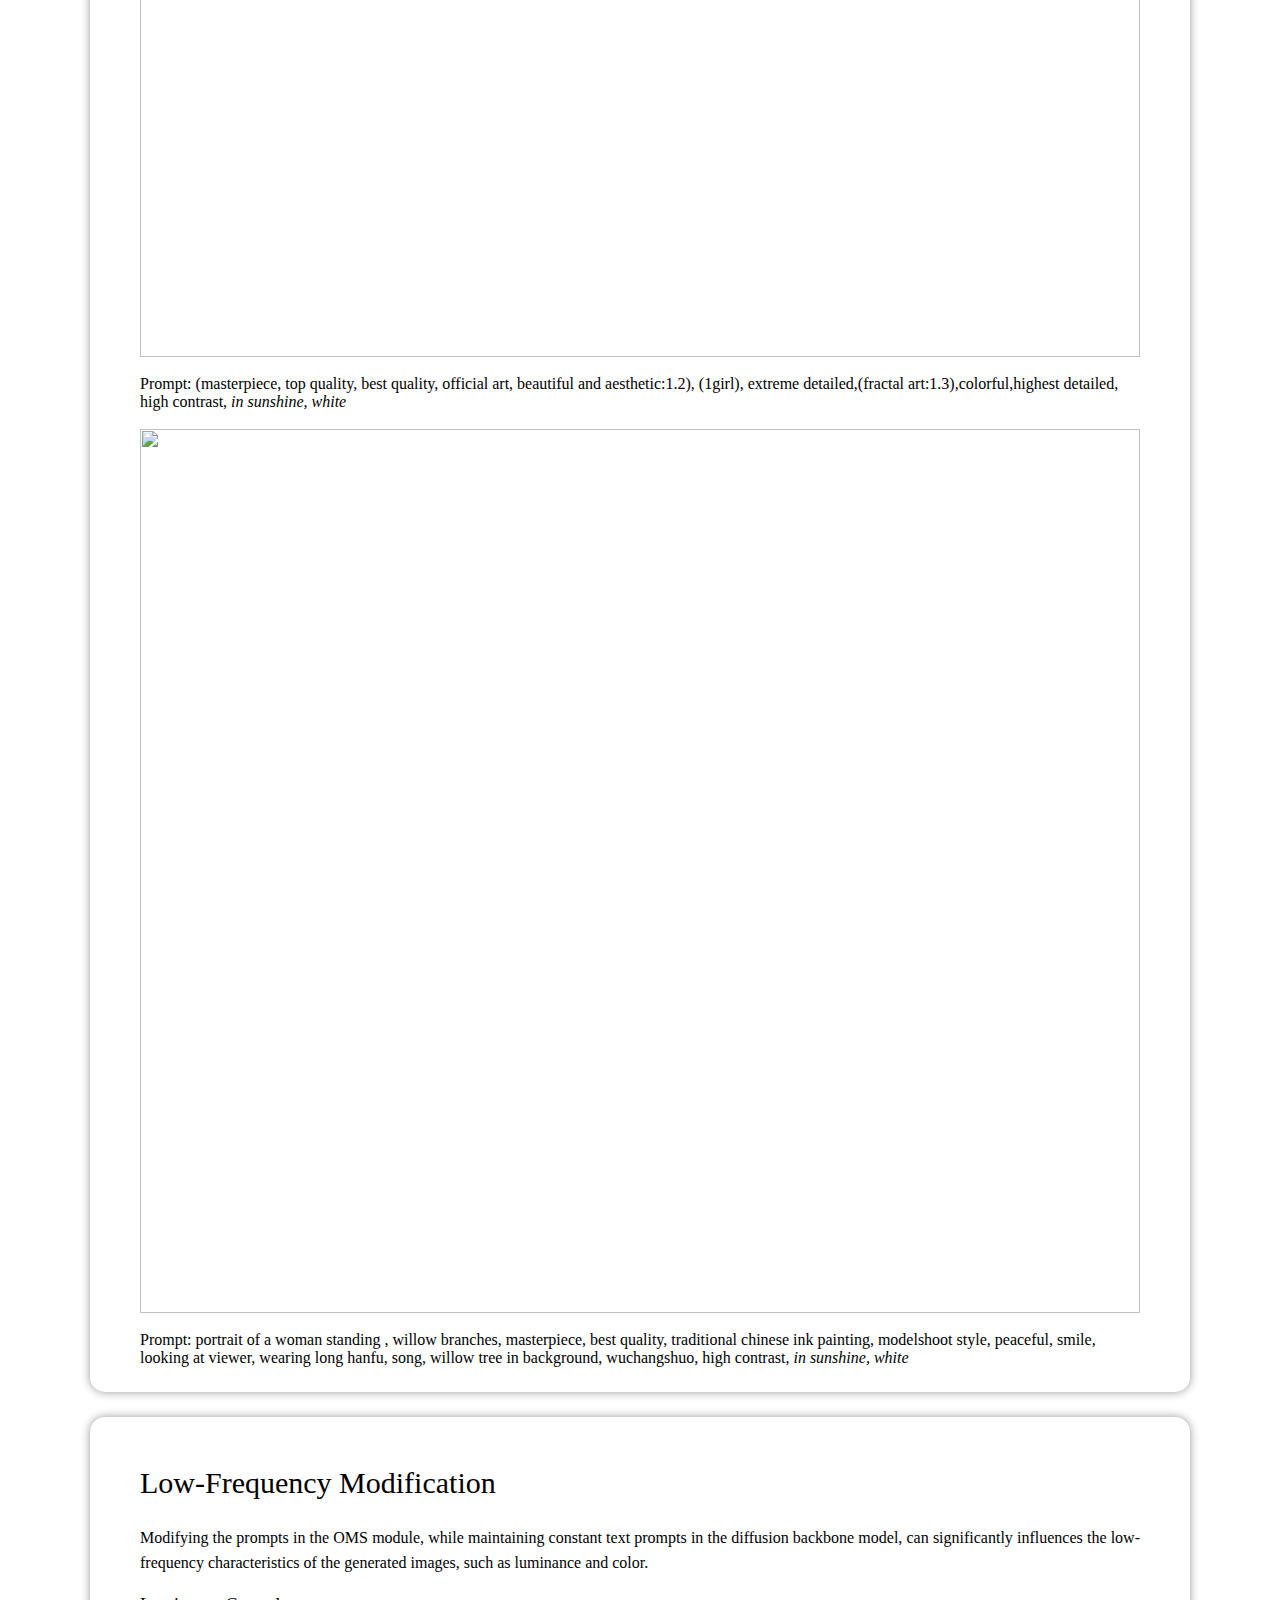
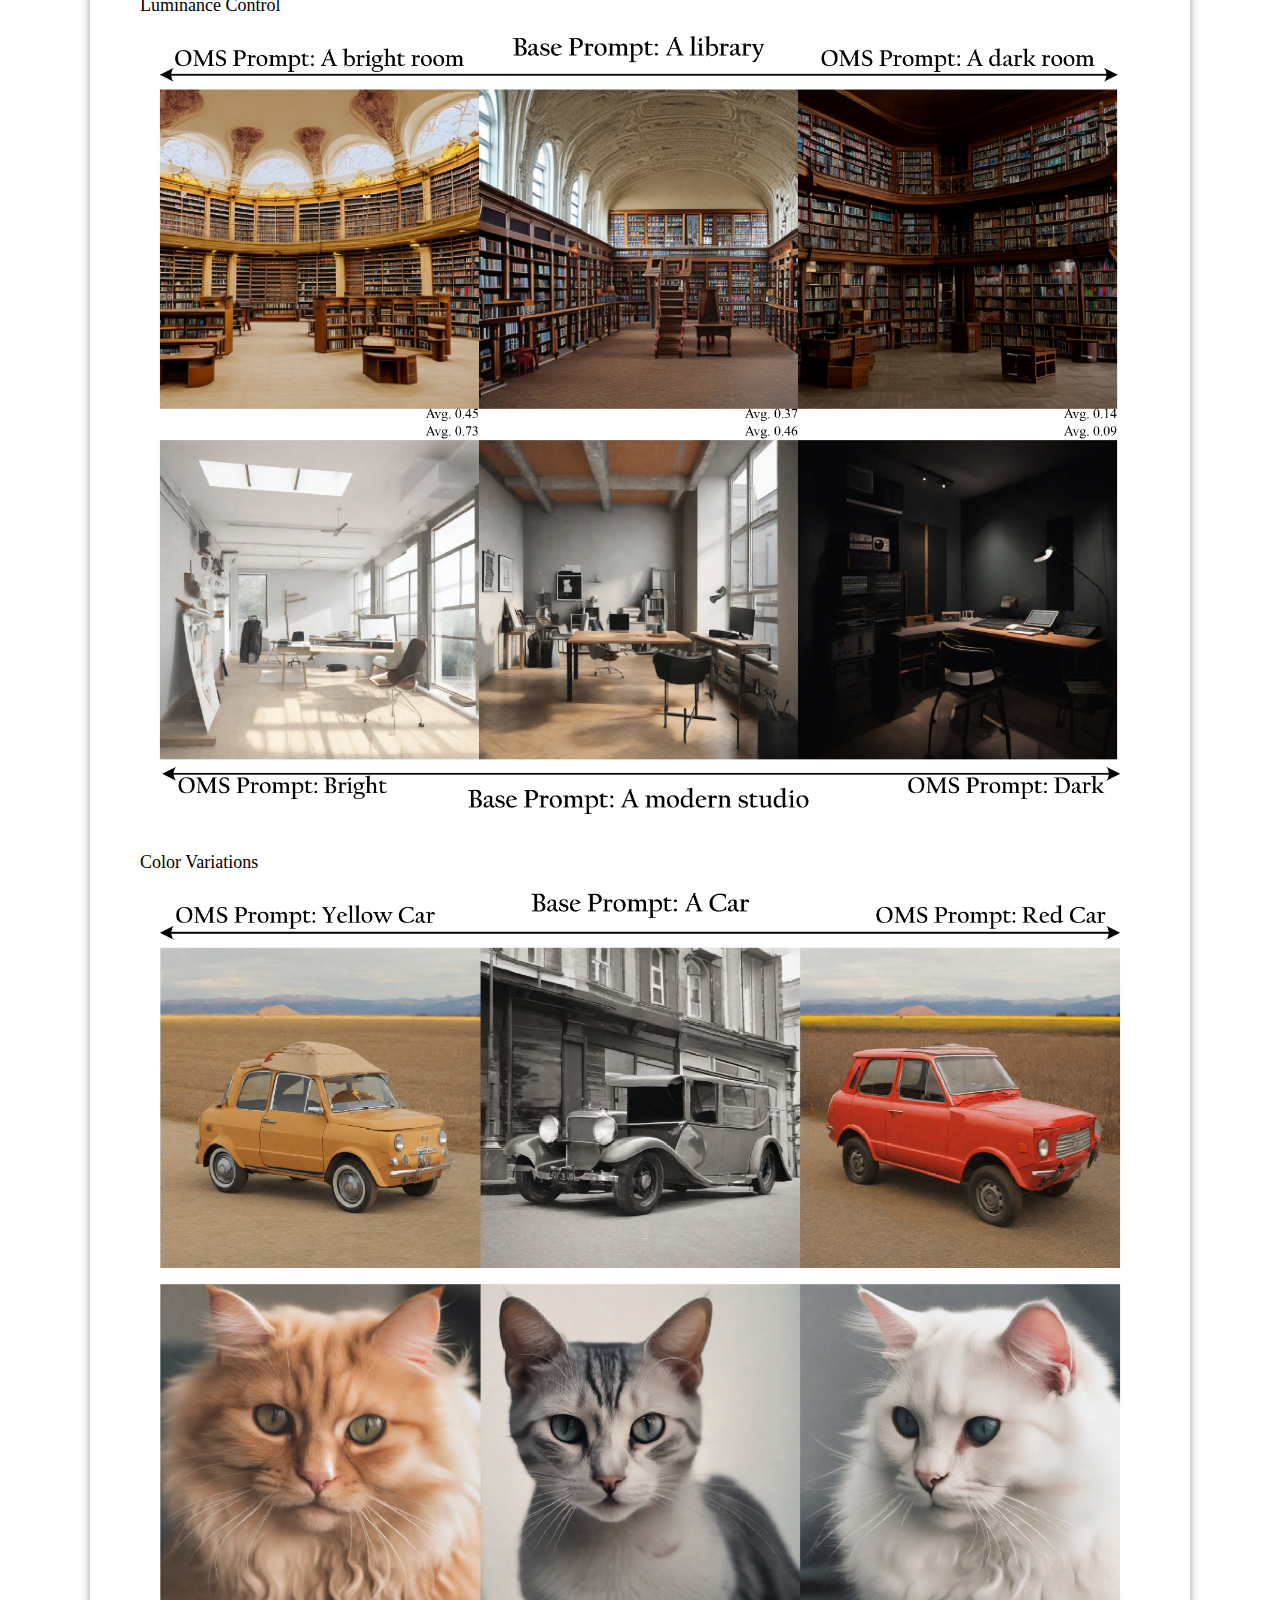
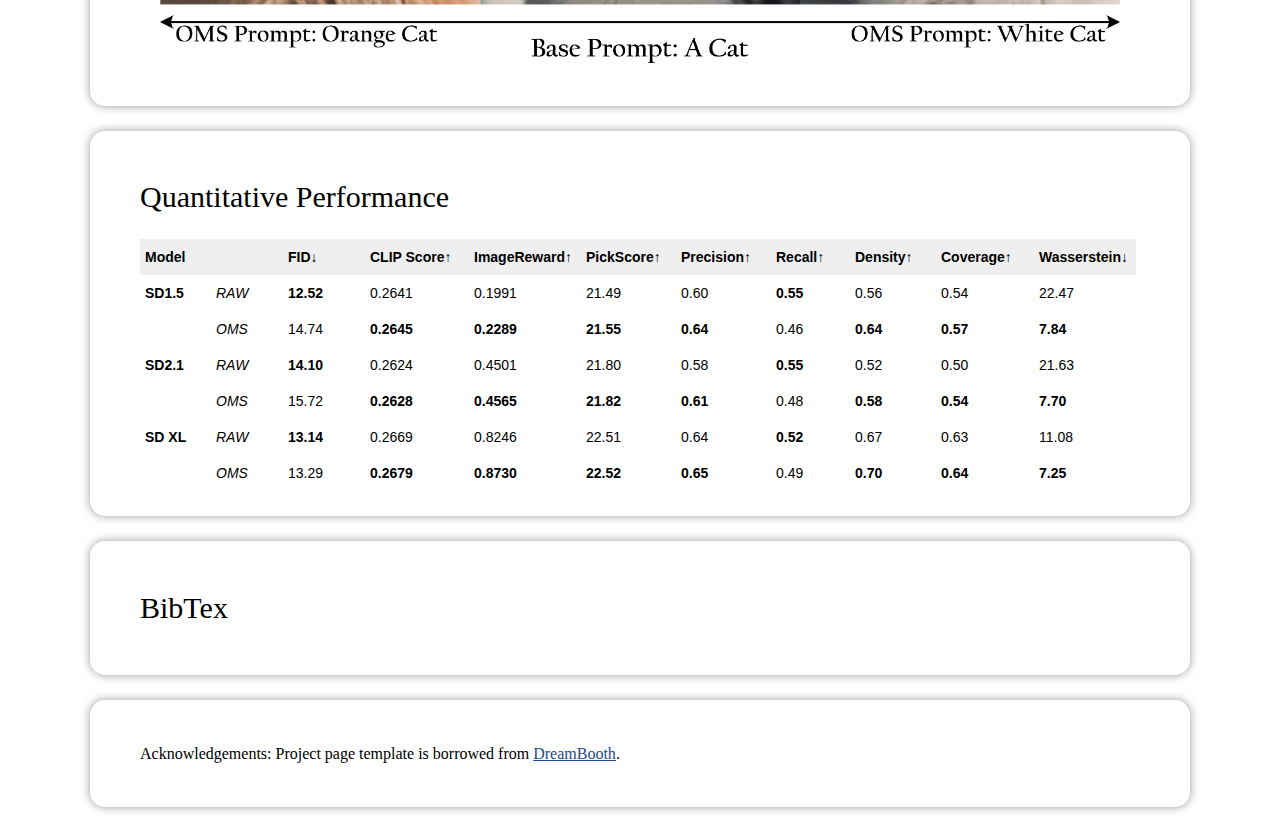
==== commit cc2280aa: "update oms" ====
--- a/OneMoreStep/index.html
+++ b/OneMoreStep/index.html
@@ -1,96 +1,277 @@
 <html>
 <head>
 <meta http-equiv="Content-Type" content="text/html; charset=UTF-8">
-<title>DreamBooth</title>
-<link href="./DreamBooth_files/style.css" rel="stylesheet">
-<script type="text/javascript" src="./DreamBooth_files/jquery.mlens-1.0.min.js"></script> 
-<script type="text/javascript" src="./DreamBooth_files/jquery.js"></script>
+<title>OneMoreStep</title>
+<link href="./assets/style.css" rel="stylesheet">
+<script type="text/javascript" src="./assets/jquery.mlens-1.0.min.js"></script> 
+<script type="text/javascript" src="./assets/jquery.js"></script>
+<script type="text/x-mathjax-config">
+    MathJax.Hub.Config({
+      tex2jax: {
+        inlineMath: [["$", "$"], ["\\(", "\\)"]],
+        displayMath: [["$$", "$$"], ["\\[", "\\]"]],
+        skipTags: ['script', 'noscript', 'style', 'textarea', 'pre']
+      }
+    });
+
+    MathJax.Hub.Queue(function() {
+        var all = MathJax.Hub.getAllJax(), i;
+       for(i=0; i < all.length; i += 1) {
+           all[i].SourceElement().parentNode.className += ' has-jax';
+       }
+   });
+</script>      
+<script type="text/javascript" src="https://cdn.mathjax.org/mathjax/latest/MathJax.js?config=TeX-AMS-MML_HTMLorMML"> </script>
 </head>
 
 <body>
 <div class="content">
-  <h1><strong>DreamBooth: Fine Tuning Text-to-Image Diffusion Models for Subject-Driven Generation</strong></h1>
-  <p id="authors"><span><a href="https://natanielruiz.github.io/"></a></span><a href="https://natanielruiz.github.io/">Nataniel Ruiz</a	> <a href="http://people.csail.mit.edu/yzli/">Yuanzhen Li</a> <a href="https://varunjampani.github.io/">Varun Jampani</a> <a href="https://research.google/people/106214/">Yael Pritch</a> <a href="http://people.csail.mit.edu/mrub/">Michael Rubinstein</a> <a href="https://kfiraberman.github.io/">Kfir Aberman</a><br>
+  <h1><strong>One More Step: A Versatile Plug-and-Play Module for Rectifying Diffusion Schedule Flaws and Enhancing Low-Frequency Controls</strong></h1>
+  <p id="authors"><a href="https://mhh0318.github.io/">Minghui Hu<sup>&dagger;</sup></a	> <a href="https://jabir-zheng.github.io/">Jianbin Zheng<sup>&#42;</sup></a> <a href="https://chuanxiaz.com/">Chuanxia Zheng<sup>&Dagger;</sup></a> <a href="https://wang-chaoyue.github.io/">Chaoyue Wang<sup>&sect;</sup></a> <a href="https://www.sydney.edu.au/engineering/about/our-people/academic-staff/dacheng-tao.html">Dacheng Tao<sup>&sect;</sup></a> <a href="https://personal.ntu.edu.sg/astjcham/">Tat-Jen Cham<sup>&dagger;</sup></a><br>
+  <br>
+  <span style="font-size: 24px">
+    <sup>&dagger;</sup>Nanyang Technological University, <sup>&#42;</sup>South China University of Technology
     <br>
-  <span style="font-size: 24px">Google Research
+    <sup>&Dagger;</sup>University of Oxford, <sup>&sect;</sup>The University of Sydney
   </span></p>
   <br>
-  <img src="./DreamBooth_files/teaser_static.jpg" class="teaser-gif" style="width:100%;"><br>
-  <h3 style="text-align:center"><em>It’s like a photo booth, but once the subject is captured, it can be synthesized wherever your dreams take you…</em></h3>
+  <img src="./assets/front.jpg" style="width:100%;"><br>
+  <h3 style="text-align:center"><em>One More Step rectifies diffusion schedule flaws and enhances low-frequency controls without modifying any parameters in the pre-trained models.</em></h3>
     <font size="+2">
           <p style="text-align: center;">
-            <a href="https://arxiv.org/abs/2208.12242" target="_blank">[Paper]</a> &nbsp;&nbsp;&nbsp;&nbsp;
-	    (<font color="#C70039">new!</font>) <a href="https://github.com/google/dreambooth" target="_blank">[Dataset]</a> &nbsp;&nbsp;&nbsp;&nbsp;
-            <a href="DreamBooth_files/bibtex.txt" target="_blank">[BibTeX]</a>
+            <a href="" target="_blank">[Paper]</a> &nbsp;&nbsp;&nbsp;&nbsp;
+	          <a href="https://github.com/mhh0318/OneMoreStep" target="_blank">[Code]</a> &nbsp;&nbsp;&nbsp;&nbsp;
+            <!-- (<font color="#C70039">Hot!</font>) <a href="https://huggingface.co/models?other=diffusers%3AOMSPipeline" target="_blank">[Hugging Face]</a> -->
+            <a href="https://huggingface.co/models?other=diffusers%3AOMSPipeline" target="_blank">[Hugging Face]</a>
           </p>
     </font>
 </div>
 <div class="content">
   <h2 style="text-align:center;">Abstract</h2>
-  <p>Large text-to-image models achieved a remarkable leap in the evolution of AI, enabling high-quality and diverse synthesis of images from a given text prompt. However, these models lack the ability to mimic the appearance of subjects in a given reference set and synthesize novel renditions of them in different contexts. In this work, we present a new approach for "personalization" of text-to-image diffusion models (specializing them to users' needs). Given as input just a few images of a subject, we fine-tune a pretrained text-to-image model (Imagen, although our method is not limited to a specific model) such that it learns to bind a unique identifier with that specific subject. Once the subject is embedded in the output domain of the model, the unique identifier can then be used to synthesize fully-novel photorealistic images of the subject contextualized in different scenes. By leveraging the semantic prior embedded in the model with a new autogenous class-specific prior preservation loss, our technique enables synthesizing the subject in diverse scenes, poses, views, and lighting conditions that do not appear in the reference images. We apply our technique to several previously-unassailable tasks, including subject recontextualization, text-guided view synthesis, appearance modification, and artistic rendering (all while preserving the subject's key features).</p>
+  <p>
+    It is well known that many open-released foundational diffusion models have difficulty in generating images that substantially depart from average brightness, despite such images being present in the training data. 
+    This is due to an inconsistency: while denoising starts from pure Gaussian noise during inference, the training noise schedule retains residual data even in the final timestep distribution, due to difficulties in numerical conditioning in mainstream formulation, leading to unintended bias during inference. 
+    To mitigate this issue, certain &epsilon;-prediction models are combined with an ad-hoc offset-noise methodology. 
+    In parallel, some contemporary models have adopted zero-terminal SNR noise schedules together with $\mathbf{v}$-prediction, which necessitate major alterations to pre-trained models.
+    However, such changes risk destabilizing a large multitude of community-driven applications anchored on these pre-trained models. 
+    In light of this, our investigation revisits the fundamental causes, leading to our proposal of an innovative and principled remedy, called One More Step (OMS). 
+    By integrating a compact network and incorporating an additional simple yet effective step during inference, OMS elevates image fidelity and harmonizes the dichotomy between training and inference, while preserving original model parameters. Once trained, various pre-trained diffusion models with the same latent domain can share the same OMS module.
+  </p>
 </div>
 <div class="content">
   <h2>Background</h2>
-  <p> Given a particular subject such as clock (shown in the real images on the left), it is very challenging to generate it in different contexts with state-of-the-art text-to-image models, while maintaining high fidelity to its key visual features. Even with dozens of iterations over a text prompt that contains a detailed description of the appearance of the clock (<em>"retro style yellow alarm clock with a white clock face and a yellow number three on the right part of the clock face in the jungle"</em>), the Imagen model [Saharia et al., 2022] can't reconstruct its key visual features (third column). Furthermore, even models whose text embedding lies in a shared language-vision space and can create semantic variations of the image, such as DALL-E2 [Ramesh et al., 2022], can neither reconstruct the appearance of the given subject nor modify the context (second column). In contrast, our approach (right) can synthesize the clock with high fidelity and in new contexts (<em>"a [V] clock in the jungle"</em>).</p>
+  <p style="font-size: 18px"><strong>Discrepancy between Training and Sampling</strong></p>
+  <p>
+    During training, the data fed into the model at timestep $T$ is not purely noise; it contains minimal yet data-relevant signals. These inadvertently introduced signals include low-frequency details, such as the overall mean of each channel. The model is trained to denoise by respecting the mean in these leaked signals. 
+    However, during the inference phase, <em>sampling is performed using a standard Gaussian distribution</em>. This inconsistency in the distribution between training and inference leads the model to produce samples with the mean value presented at $T$ when given zero-mean Gaussian noise, resulting in the manifestation of images with median values.
+  </p>
+  <img class="summary-img" src="./assets/background.png" style="width:100%;"> <br>
+  <p style="font-size: 18px"><strong>Visualization of Discrepancy</strong></p>
+  <p>
+    This discrepancy can be intuitively visualized in the high-dimensional Gaussian space by estimating the radius $r$ [<a href="https://arxiv.org/abs/2302.08357">Ye Zhu et al., 2023</a>]. 
+    As shown in the table above, we evaluated the radius within the high-dimensional space for both the variables present during the training phase $r^{\mathcal{T}}$ and those during the inference phase $r^{\mathcal{S}}$. 
+    Additionally, drawing from [<a href="https://christianjhoward.me/talks/theory_reading_group_2020.pdf">Avrim Blum et al., 2020</a>; <a href="https://arxiv.org/abs/2302.08357">Ye Zhu et al., 2023</a>], we provided a geometric illustration of concentration mass in the equatorial cross-section of high-dimensional Gaussians in the figure above, where its mass concentrates in a very small annular band around the radius. 
+    <em>It can be observed that as the SNR increases, the distribution tends to be more data-centric, thus the radius of the distribution gradually decreases.</em> This intuitively displays the discrepancy between training and inference.
+  </p>
+</div>
+<div class="content">
+  <h2>Approach</h2>
+  <p style="font-size: 18px"><strong>Pipeline</strong></p>
+  <p>
+    We retain the entire pipeline of the current model, including both its parameters and the beta schedule. 
+    In contrast, we integrate a compact network and incorporate an additional simple yet effective step during inference. 
+    Specifically, in this step, we first train a network $\psi(\mathbf{x}_T^{\mathcal{S}}, \mathcal{C})$ to perform $\mathbf{v}$-prediction conditioned on $\mathbf{x}_T^{\mathcal{S}} \sim \mathcal{N}(0, \mathbf{I})$ with L2 loss $\Vert \mathbf{v}_T^\mathcal{S} - \tilde{\mathbf{v}}_T^{\mathcal{S}} \Vert^2_2$, where $\mathbf{v}_T^\mathcal{S} = -\mathbf{x}_0$ and $\tilde{\mathbf{v}}_T^\mathcal{S}$ is the prediction from the model.
+    Next, we reconstruct $\tilde{\mathbf{x}}_T^{\mathcal{T}}$ based on the output of $\psi$ with different solvers.
+    Subsequently, $\tilde{\mathbf{x}}_{T}^{\mathcal{T}}$ can be utilized as the initial noise and incorporated into various pre-trained models.
+  </p>
+  <p style="font-size: 18px"><strong>Geometric Explanation</strong></p>
+  <p>
+    As shown below, while directly sampling method requires sampling from a Gaussian distribution with a radius of $r^{\mathcal{T}}$, yet it samples from the standard Gaussian with $r^{\mathcal{S}}$ in practice. OMS bridges the gap $\Delta r$ between $r^{\mathcal{S}}$ and the required $r^{\mathcal{T}}$ through an additional inference step.
+  </p>
   <br>
-  <img class="summary-img" src="./DreamBooth_files/background.png" style="width:100%;"> <br>
-</div>
-<div class="content">
-  <h2>Approach</h2>
-  <p> Our method takes as input a few images (typically 3-5 images suffice, based on our experiments) of a subject (e.g., a specific dog) and the corresponding class name (e.g. "dog"), and returns a fine-tuned/"personalized'' text-to-image model that encodes a unique identifier that refers to the subject. Then, at inference, we can implant the unique identifier in different sentences to synthesize the subjects in difference contexts.</p>
-  <br>
-  <img class="summary-img" src="./DreamBooth_files/high_level.png" style="width:100%;"> <br>
-  <p>Given ~3-5 images of a subject we fine tune a text-to-image diffusion in two steps: (a) fine tuning the low-resolution text-to-image model with the input images paired with a text prompt containing a unique identifier and the name of the class the subject belongs to (e.g., "A photo of a [T] dog”), in parallel, we apply a class-specific prior preservation loss, which leverages the semantic prior that the model has on the class and encourages it to generate diverse instances belong to the subject's class by injecting the class name in the text prompt (e.g., "A photo of a dog”). (b) fine-tuning the super resolution components with pairs of low-resolution and high-resolution images taken from our input images set, which enables us to maintain high-fidelity to small details of the subject.</p>
-  <br>
-  <img class="summary-img" src="./DreamBooth_files/system.png" style="width:100%;"> <br>
+  <img class="summary-img" src="./assets/method.png" style="width:100%;"> <br>
 </div>
 <div class="content">
   <h2>Results</h2>
-  <p>Results for re-contextualization of a bag and vase subject instances. By finetuning a model using our method we are able to generate different images of the a subject instance in different environments, with high preservation of subject details and realistic interaction between the scene and the subject. We display the conditioning prompts below each image. </p>
-<img class="summary-img" src="./DreamBooth_files/results.png" style="width:100%;">
-</div>
-<div class="content">
-  <h2>Art Rendition</h2>
-  <p>Original artistic renditions of our subject dog in the style of famous painters. We remark that many of the generated poses were not seen in the training set, such as the Van Gogh and Warhol rendition. We also note that some renditions seem to have novel composition and faithfully imitate the style of the painter - even suggesting some sort of creativity (extrapolation given previous knowledge).</p>
-  <br>
-  <img class="summary-img" src="./DreamBooth_files/art.png" style="width:100%;"> <br>
-</div>
-<div class="content">
-  <h2>Text-Guided View Synthesis</h2>
-  <p>Our technique can synthesized images with specified viewpoints for a subject cat (left to right: top, bottom, side and back views). Note that the generated poses are  different from the input poses, and the background changes in a realistic manner given a pose change. We also highlight the preservation of complex fur patterns on the subject cat's forehead.</p>
-  <br>
-  <img class="summary-img" src="./DreamBooth_files/novel_views.png" style="width:100%;"> <br>
-</div>
-<div class="content">
-  <h2>Property Modification</h2>
-  <p>We show color modifications in the first row (using prompts ``a [color] [V] car''), and crosses between a specific dog and different animals in the second row (using prompts ``a cross of a [V] dog and a [target species]''). We highlight the fact that our method preserves unique visual features that give the subject its identity or essence, while performing the required property modification.</p>
-  <br>
-  <img class="summary-img" src="./DreamBooth_files/property_modification.png" style="width:100%;"> <br>
-</div>
-<div class="content">
-  <h2>Accessorization</h2>
-  <p>Outfitting a dog with accessories. The identity of the subject is preserved and many different outfits or accessories can be applied to the dog given a prompt of type <em>"a [V] dog wearing a police/chef/witch outfit''</em>. We observe a realistic interaction between the subject dog and the outfits or accessories, as well as a large variety of possible options.</p>
-  <br>
-  <img class="summary-img" src="./DreamBooth_files/accessories.png" style="width:100%;"> <br>
-</div>
-<div class="content">
-  <h2>Societal Impact</h2>
-  <p>This project aims to provide users with an effective tool for synthesizing personal subjects (animals, objects) in different contexts. While general text-to-image models might be biased towards specific attributes when synthesizing images from text, our approach enables the user to get a better reconstruction of their desirable subjects. On contrary, malicious parties might try to use such images to mislead viewers. This is a common issue, existing in other generative models approaches or content manipulation techniques. Future research in generative modeling, and specifically of personalized generative priors, must continue investigating and revalidating these concerns.</p>
-  <br>
+  <p style="font-size: 18px"><strong>Qualitative Results</strong></p>
+  <p>
+    In the following, we showcase results generated by Stable Diffusion series models, comparing instances with and without the OMS module. 
+    It is apparent that SD1.5, SD2.1, and SDXL tend to generate samples with medium brightness due to flawed scheduler designs.
+    In contrast, the inclusion of OMS, designed to mitigate the discrepancy between training and sampling in diffusion models, results in generated images exhibiting a <font color="#C70039">broader spectrum of brightness</font>.
+  </p>
+  <img class="summary-img" src="./assets/quality.jpg" style="width:100%;"> <br>
+  <p style="font-size: 18px"><strong> Log-Frequency Histogram</strong></p>
+  <p>
+    We randomly select 10k captions from MS COCO and calculate the mean of corresponding images generated by SD1.5, SD2.1, and SDXL, both with and without OMS, and visualize the log-frequency distribution below. It is evident that our proposed OMS module promotes a distribution that is more widely covered.
+  </p>
+  <img class="summary-img" src="./assets/hist.jpg" style="width:100%;"> <br>
+</div>
+<div class="content">
+  <h2>Pluggability of OMS</h2>
+  <p>
+    The output of our proposed OMS model is associated with the training data of the diffusion phase. Once trained, various pre-trained diffusion models sharing the same latent domain can utilize the same OMS module. 
+    In the following, we illustrate the wide applicability of OMS to various pre-trained models, including <a href="https://github.com/luosiallen/latent-consistency-model">Latent Consistency Models</a> (LCM), the popular community model <a href="https://civitai.com/models/36520">GhostMix 2.0 BakedVAE</a>, and LoRA <a href="https://civitai.com/models/12597">MoXin 1.0</a>.
+    <font color="#C70039">Despite not being directly trained for these models, OMS can improve the generation of images with more diverse brightness for all of them.</font>
+  </p>
+  <p style="font-size: 18px"><strong>Pluggable to LCM</strong></p>
+  <img class="summary-img" src="./assets/lcm.png" style="width:100%;"> <br>
+  <p style="font-size: 18px"><strong>Pluggable to LCM-LoRA</strong></p>
+  <p>Samples from LCM, top row from original model and bottom row with OMS. SDXL with LCM-LoRA leans towards black-and-white images, but OMS produces more  colorful images. It is worth noting the mean value of all SDXL with LCM-LoRA results is 0.24 while the average value of OMS results is <b>0.17</b>.</p>
+  <img class="summary-img" src="./assets/lcm_add.png" style="width:100%;"> <br>
+  <strong>Prompt: close-up photography of old man standing in the rain at night, in a street lit by lamps, leica 35mm summilux</strong>
+  <p style="font-size: 18px"><strong>Pluggable to Custom Models</strong></p>
+  <img class="summary-img" src="./assets/lora1.jpg" style="width:100%;"> <br>
+  <strong>Prompt: portrait of a woman standing , willow branches, masterpiece, best quality, traditional chinese ink painting, modelshoot style, peaceful, smile, looking at viewer, wearing long hanfu, song, willow tree in background, wuchangshuo, high contrast, <em>in dark, black</em></strong> <br><br>
+  <img class="summary-img" src="./assets/lora2.jpg" style="width:100%;"> <br>
+  <strong>Prompt: The moon and the waterfalls, night, traditional chinese ink painting, modelshoot style, masterpiece, high contrast, <em>in dark, black</em></strong> <br><br>
+  <img class="summary-img" src="./assets/lora3.jpg" style="width:100%;"> <br>
+  <strong>Prompt: (masterpiece, top quality, best quality, official art, beautiful and aesthetic:1.2), (1girl), extreme detailed,(fractal art:1.3),colorful,highest detailed, high contrast, <em>in sunshine, white</em></strong> <br><br>
+  <img class="summary-img" src="./assets/lora4.jpg" style="width:100%;"> <br>
+  <strong>Prompt: portrait of a woman standing , willow branches, masterpiece, best quality, traditional chinese ink painting, modelshoot style, peaceful, smile, looking at viewer, wearing long hanfu, song, willow tree in background, wuchangshuo, high contrast, <em>in sunshine, white</em></strong>
+</div>
+<div class="content">
+  <h2>Low-Frequency Modification</h2>
+  <p>
+    Modifying the prompts in the OMS module, while maintaining constant text prompts in the diffusion backbone model, can significantly influences the low-frequency characteristics of the generated images, such as luminance and color.
+  </p>
+  <p style="font-size: 18px"><strong>Luminance Control</strong></p>
+  <img class="summary-img" src="./assets/diverse_light.jpg" style="width:100%;"> <br>
+  <p style="font-size: 18px"><strong>Color Variations</strong></p>
+  <img class="summary-img" src="./assets/diverse_prompt.jpg" style="width:100%;"> <br>
+</div>
+<div class="content">
+  <h2>Quantitative Performance</h2>
+  <style type="text/css">
+    .tg  {border:none;border-collapse:collapse;border-spacing:0;}
+    .tg td{border-style:solid;border-width:0px;font-family:Arial, sans-serif;font-size:14px;overflow:hidden;
+      padding:10px 5px;word-break:normal;}
+    .tg th{border-style:solid;border-width:0px;font-family:Arial, sans-serif;font-size:14px;font-weight:normal;
+      overflow:hidden;padding:10px 5px;word-break:normal;}
+    .tg .tg-zv36{background-color:#ffffff;border-color:inherit;font-weight:bold;text-align:left;vertical-align:top}
+    .tg .tg-dvid{background-color:#efefef;border-color:inherit;font-weight:bold;text-align:left;vertical-align:top}
+    .tg .tg-jq0u{background-color:#ffffff;border-color:inherit;font-style:italic;text-align:left;vertical-align:top}
+    .tg .tg-c6of{background-color:#ffffff;border-color:inherit;text-align:left;vertical-align:top}
+    </style>
+    <table class="tg" style="table-layout: fixed; width: 996px">
+    <colgroup>
+    <col style="width: 71px">
+    <col style="width: 72px">
+    <col style="width: 82px">
+    <col style="width: 104px">
+    <col style="width: 112px">
+    <col style="width: 95px">
+    <col style="width: 95px">
+    <col style="width: 79px">
+    <col style="width: 86px">
+    <col style="width: 98px">
+    <col style="width: 102px">
+    </colgroup>
+    <thead>
+      <tr>
+        <th class="tg-dvid">Model</th>
+        <th class="tg-dvid"></th>
+        <th class="tg-dvid">FID↓</th>
+        <th class="tg-dvid">CLIP Score↑</th>
+        <th class="tg-dvid">ImageReward↑</th>
+        <th class="tg-dvid">PickScore↑</th>
+        <th class="tg-dvid">Precision↑</th>
+        <th class="tg-dvid">Recall↑</th>
+        <th class="tg-dvid">Density↑</th>
+        <th class="tg-dvid">Coverage↑</th>
+        <th class="tg-dvid">Wasserstein↓</th>
+      </tr>
+    </thead>
+    <tbody>
+      <tr>
+        <td class="tg-zv36" rowspan="2">SD1.5</td>
+        <td class="tg-jq0u">RAW</td>
+        <td class="tg-zv36">12.52</td>
+        <td class="tg-c6of">0.2641</td>
+        <td class="tg-c6of">0.1991</td>
+        <td class="tg-c6of">21.49</td>
+        <td class="tg-c6of">0.60</td>
+        <td class="tg-zv36">0.55</td>
+        <td class="tg-c6of">0.56</td>
+        <td class="tg-c6of">0.54</td>
+        <td class="tg-c6of">22.47</td>
+      </tr>
+      <tr>
+        <td class="tg-jq0u">OMS</td>
+        <td class="tg-c6of">14.74</td>
+        <td class="tg-zv36">0.2645</td>
+        <td class="tg-zv36">0.2289</td>
+        <td class="tg-zv36">21.55</td>
+        <td class="tg-zv36">0.64</td>
+        <td class="tg-c6of">0.46</td>
+        <td class="tg-zv36">0.64</td>
+        <td class="tg-zv36">0.57</td>
+        <td class="tg-zv36">7.84</td>
+      </tr>
+      <tr>
+        <td class="tg-zv36" rowspan="2">SD2.1</td>
+        <td class="tg-jq0u">RAW</td>
+        <td class="tg-zv36">14.10</td>
+        <td class="tg-c6of">0.2624</td>
+        <td class="tg-c6of">0.4501</td>
+        <td class="tg-c6of">21.80</td>
+        <td class="tg-c6of">0.58</td>
+        <td class="tg-zv36">0.55</td>
+        <td class="tg-c6of">0.52</td>
+        <td class="tg-c6of">0.50</td>
+        <td class="tg-c6of">21.63</td>
+      </tr>
+      <tr>
+        <td class="tg-jq0u">OMS</td>
+        <td class="tg-c6of">15.72</td>
+        <td class="tg-zv36">0.2628</td>
+        <td class="tg-zv36">0.4565</td>
+        <td class="tg-zv36">21.82</td>
+        <td class="tg-zv36">0.61</td>
+        <td class="tg-c6of">0.48</td>
+        <td class="tg-zv36">0.58</td>
+        <td class="tg-zv36">0.54</td>
+        <td class="tg-zv36">7.70</td>
+      </tr>
+      <tr>
+        <td class="tg-zv36" rowspan="2">SD XL</td>
+        <td class="tg-jq0u">RAW</td>
+        <td class="tg-zv36">13.14</td>
+        <td class="tg-c6of">0.2669</td>
+        <td class="tg-c6of">0.8246</td>
+        <td class="tg-c6of">22.51</td>
+        <td class="tg-c6of">0.64</td>
+        <td class="tg-zv36">0.52</td>
+        <td class="tg-c6of">0.67</td>
+        <td class="tg-c6of">0.63</td>
+        <td class="tg-c6of">11.08</td>
+      </tr>
+      <tr>
+        <td class="tg-jq0u">OMS</td>
+        <td class="tg-c6of">13.29</td>
+        <td class="tg-zv36">0.2679</td>
+        <td class="tg-zv36">0.8730</td>
+        <td class="tg-zv36">22.52</td>
+        <td class="tg-zv36">0.65</td>
+        <td class="tg-c6of">0.49</td>
+        <td class="tg-zv36">0.70</td>
+        <td class="tg-zv36">0.64</td>
+        <td class="tg-zv36">7.25</td>
+      </tr>
+    </tbody>
+    </table>
 </div>
 <div class="content">
   <h2>BibTex</h2>
-  <code> @article{ruiz2022dreambooth,<br>
+  <!-- <code> @article{ruiz2022dreambooth,<br>
   &nbsp;&nbsp;title={DreamBooth: Fine Tuning Text-to-image Diffusion Models for Subject-Driven Generation},<br>
   &nbsp;&nbsp;author={Ruiz, Nataniel and Li, Yuanzhen and Jampani, Varun and Pritch, Yael and Rubinstein, Michael and Aberman, Kfir},<br>
   &nbsp;&nbsp;booktitle={arXiv preprint arxiv:2208.12242},<br>
   &nbsp;&nbsp;year={2022}<br>
-  } </code> 
+  } </code>  -->
 </div>
 <div class="content" id="acknowledgements">
   <p><strong>Acknowledgements</strong>:
-    We thank Rinon Gal, Adi Zicher, Ron Mokady, Bill Freeman, Dilip Krishnan, Huiwen Chang and Daniel Cohen-Or for their valuable inputs that helped improve this work, and to Mohammad Norouzi, Chitwan Saharia and William Chan for providing us with their support and the pretrained models of Imagen. Finally, a special thank you to David Salesin for his feedback, advice and for his support for the project.
-    <!-- Recycling a familiar <a href="https://chail.github.io/latent-composition/">template</a> ;). --> 
+    Project page template is borrowed from <a href="https://dreambooth.github.io/">DreamBooth</a>.
   </p>
 </div>
 </body>
--- a/OneMoreStep/assets/style.css
+++ b/OneMoreStep/assets/style.css
@@ -0,0 +1,152 @@
+/* CSS Document */
+@import url(https://fonts.googleapis.com/css?family=Open+Sans);
+
+body {
+  font-family: 'Open-Sans', sans-serif;
+  font-weight: 300;
+  background-color: #fff;
+}
+.content {
+  width: 1000px;
+  padding: 25px 50px;
+  margin: 25px auto;
+  background-color: white;
+  box-shadow: 0px 0px 10px #999;
+  border-radius: 15px;
+  font-family: "Google Sans";
+}
+.contentblock {
+  width: 950px;
+  margin: 0 auto;
+  padding: 0;
+  border-spacing: 25px 0;
+}
+.contentblock td {
+  background-color: #fff;
+  padding: 25px 50px;
+  vertical-align: top;
+  box-shadow: 0px 0px 10px #999;
+  border-radius: 15px;
+}
+a, a:visited {
+  color: #224b8d;
+  font-weight: 300;
+}
+#authors {
+  text-align: center;
+  margin-bottom: 20px;
+  font-size: 20px;
+}
+#conference {
+  text-align: center;
+  margin-bottom: 20px;
+  font-style: italic;
+}
+#authors a {
+  margin: 0 10px;
+}
+h1 {
+  text-align: center;
+  font-size: 35px;
+  font-weight: 300;
+}
+h2 {
+  font-size: 30px;
+  font-weight: 300;
+}
+code {
+  display: block;
+  padding: 10px;
+  margin: 10px 10px;
+}
+p {
+  line-height: 25px;
+  text-align: justify;
+}
+p code {
+  display: inline;
+  padding: 0;
+  margin: 0;
+}
+#teasers {
+  margin: 0 auto;
+}
+#teasers td {
+  margin: 0 auto;
+  text-align: center;
+  padding: 5px;
+}
+#teasers img {
+  width: 250px;
+}
+#results img {
+  width: 133px;
+}
+#seeintodark {
+  margin: 0 auto;
+}
+#sift {
+  margin: 0 auto;
+}
+#sift img {
+  width: 250px;
+}
+.downloadpaper {
+  padding-left: 20px;
+  float: right;
+  text-align: center;
+}
+.downloadpaper a {
+  font-weight: bold;
+  text-align: center;
+}
+.teaser-img {
+  width: 80%;
+  display: block;
+  margin-left: auto;
+  margin-right: auto;
+}
+.teaser-gif {
+  display: block;
+  margin-left: auto;
+  margin-right: auto;
+}
+.summary-img {
+  width: 100%;
+  display: block;
+  margin-left: auto;
+  margin-right: auto;
+}
+.video-iframe {
+  width: 1000;
+  height: 800;
+  margin: auto;
+  display: block;
+}
+.container {
+  display: flex;
+  align-items: center;
+  justify-content: center
+}
+.image {
+  flex-basis: 40%
+}
+.text {
+  font-size: 20px;
+  padding-left: 20px;
+}
+.center {
+  margin-left: auto;
+  margin-right: auto;
+}
+.boxshadow {
+  border: 1px solid;
+  padding: 10px;
+  box-shadow: 2px 2px 5px #888888;
+}
+.spacertr {
+  height: 8px;
+}
+.spacertd {
+  width: 40px;
+}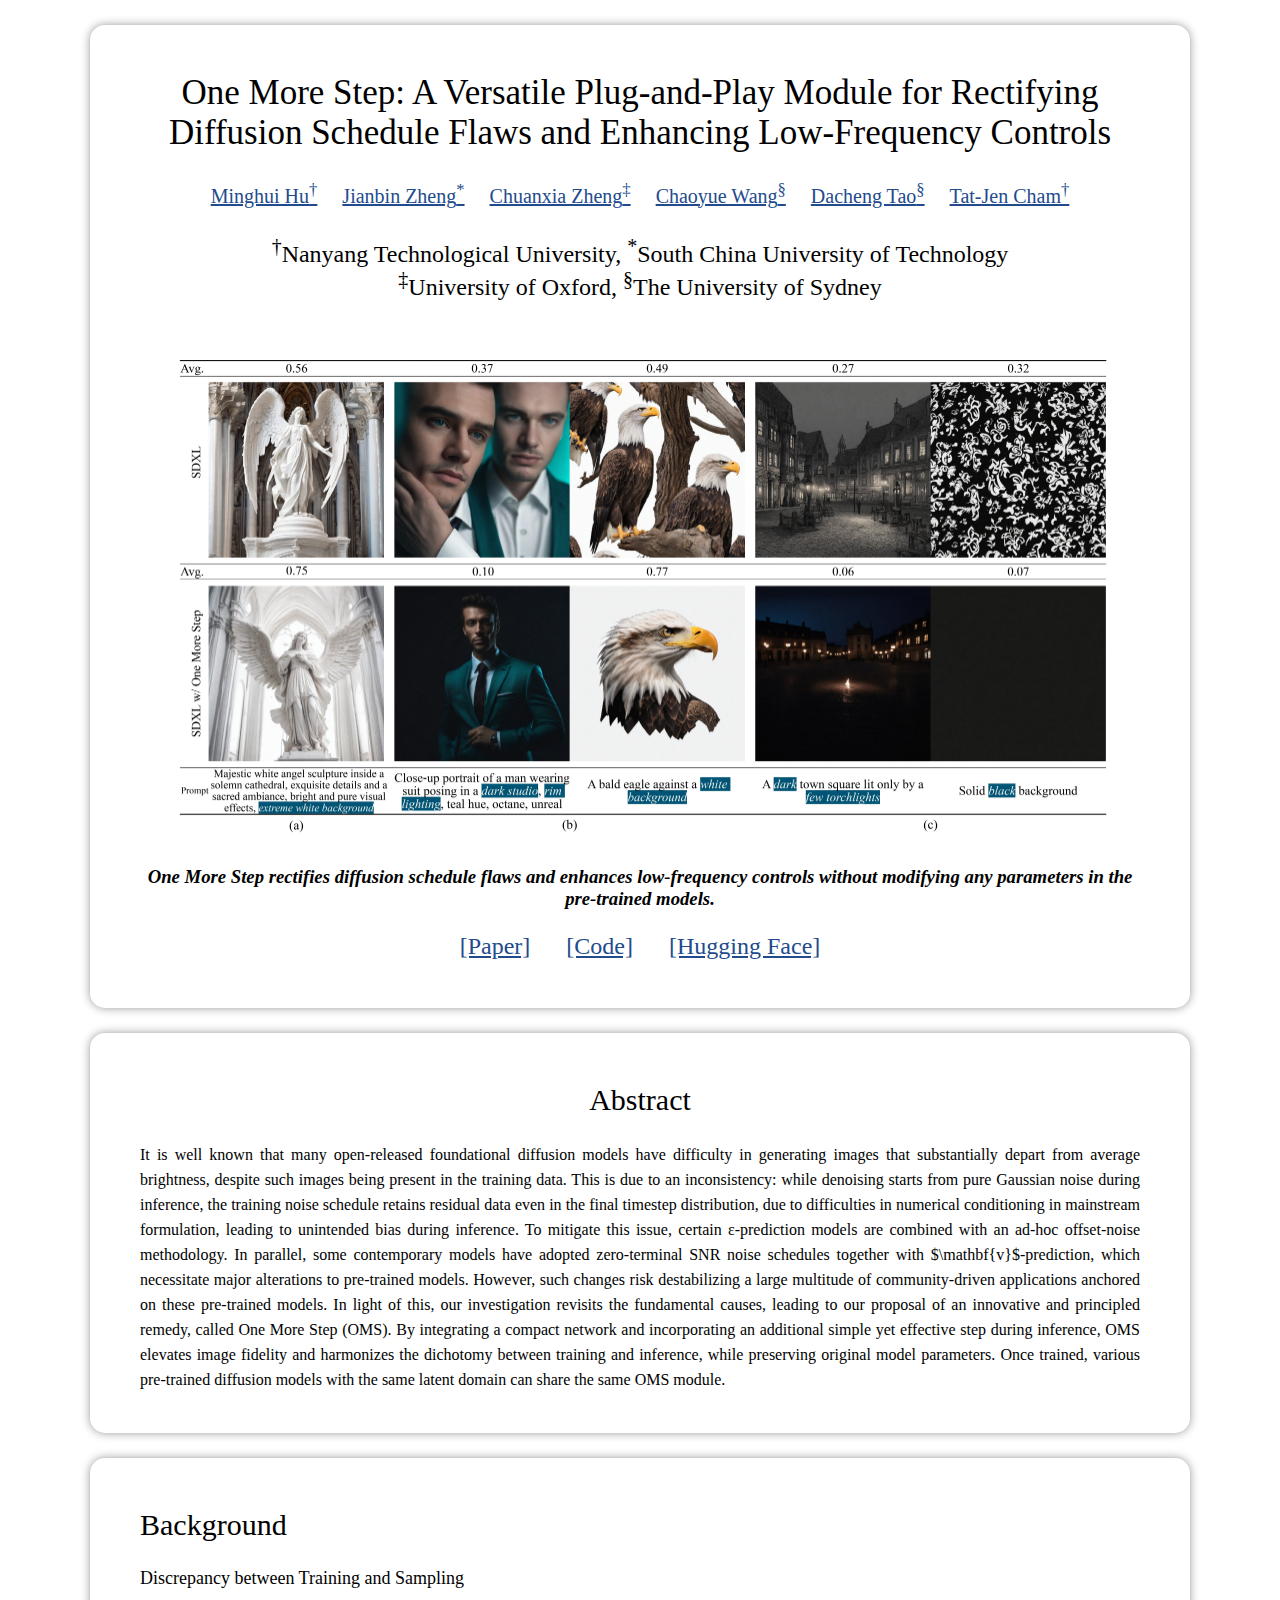
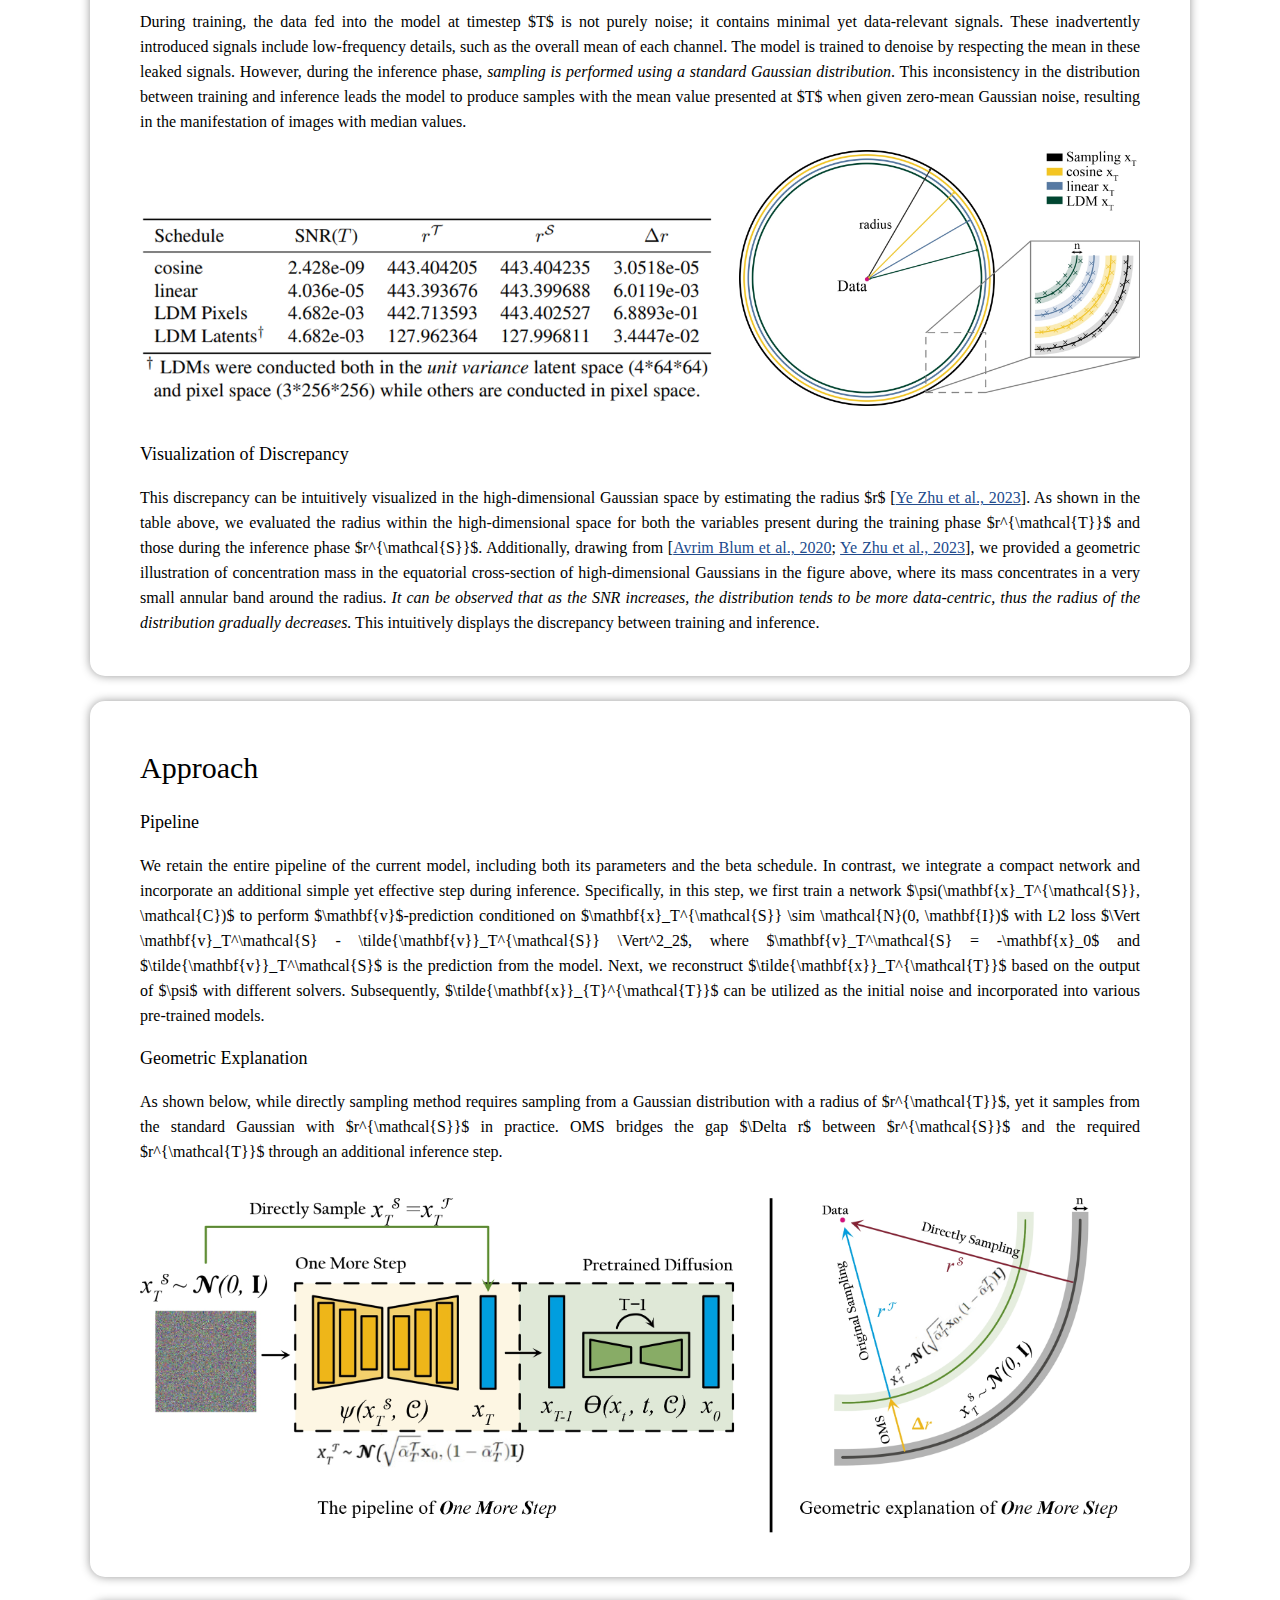
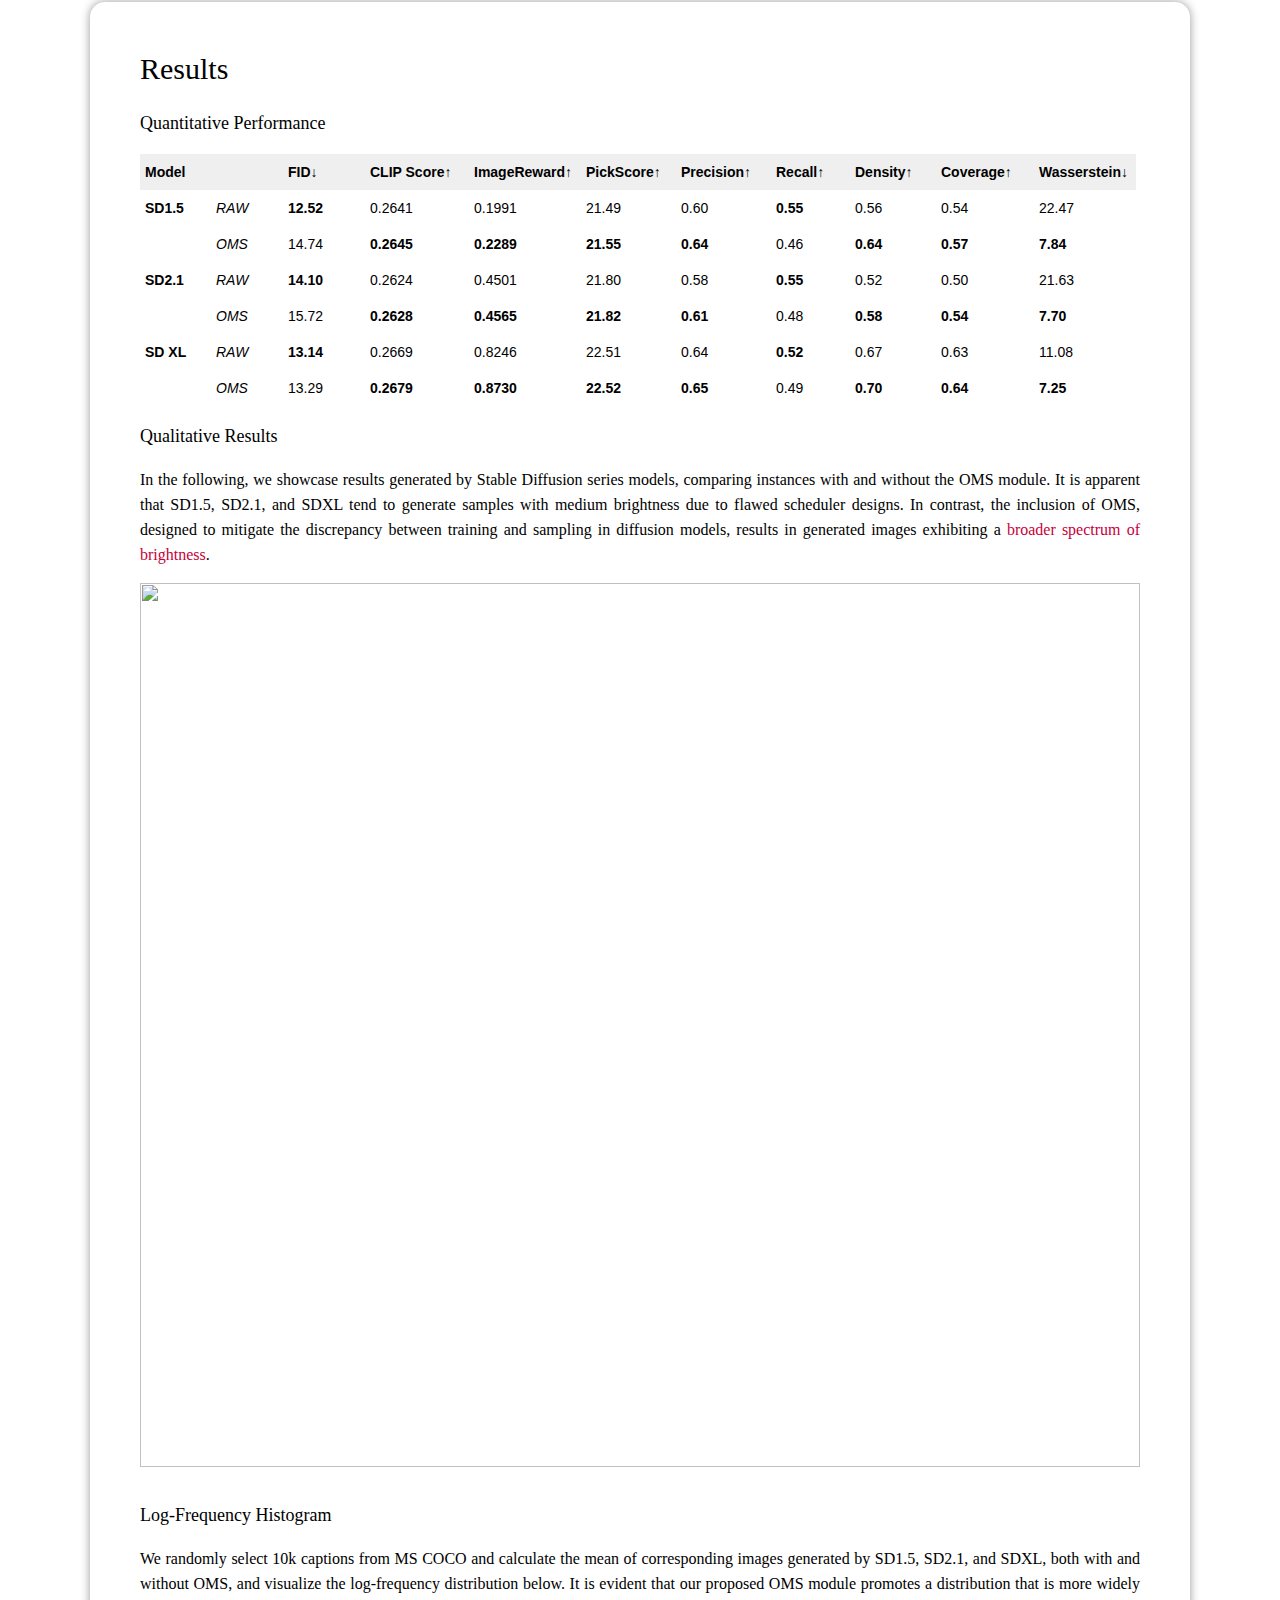
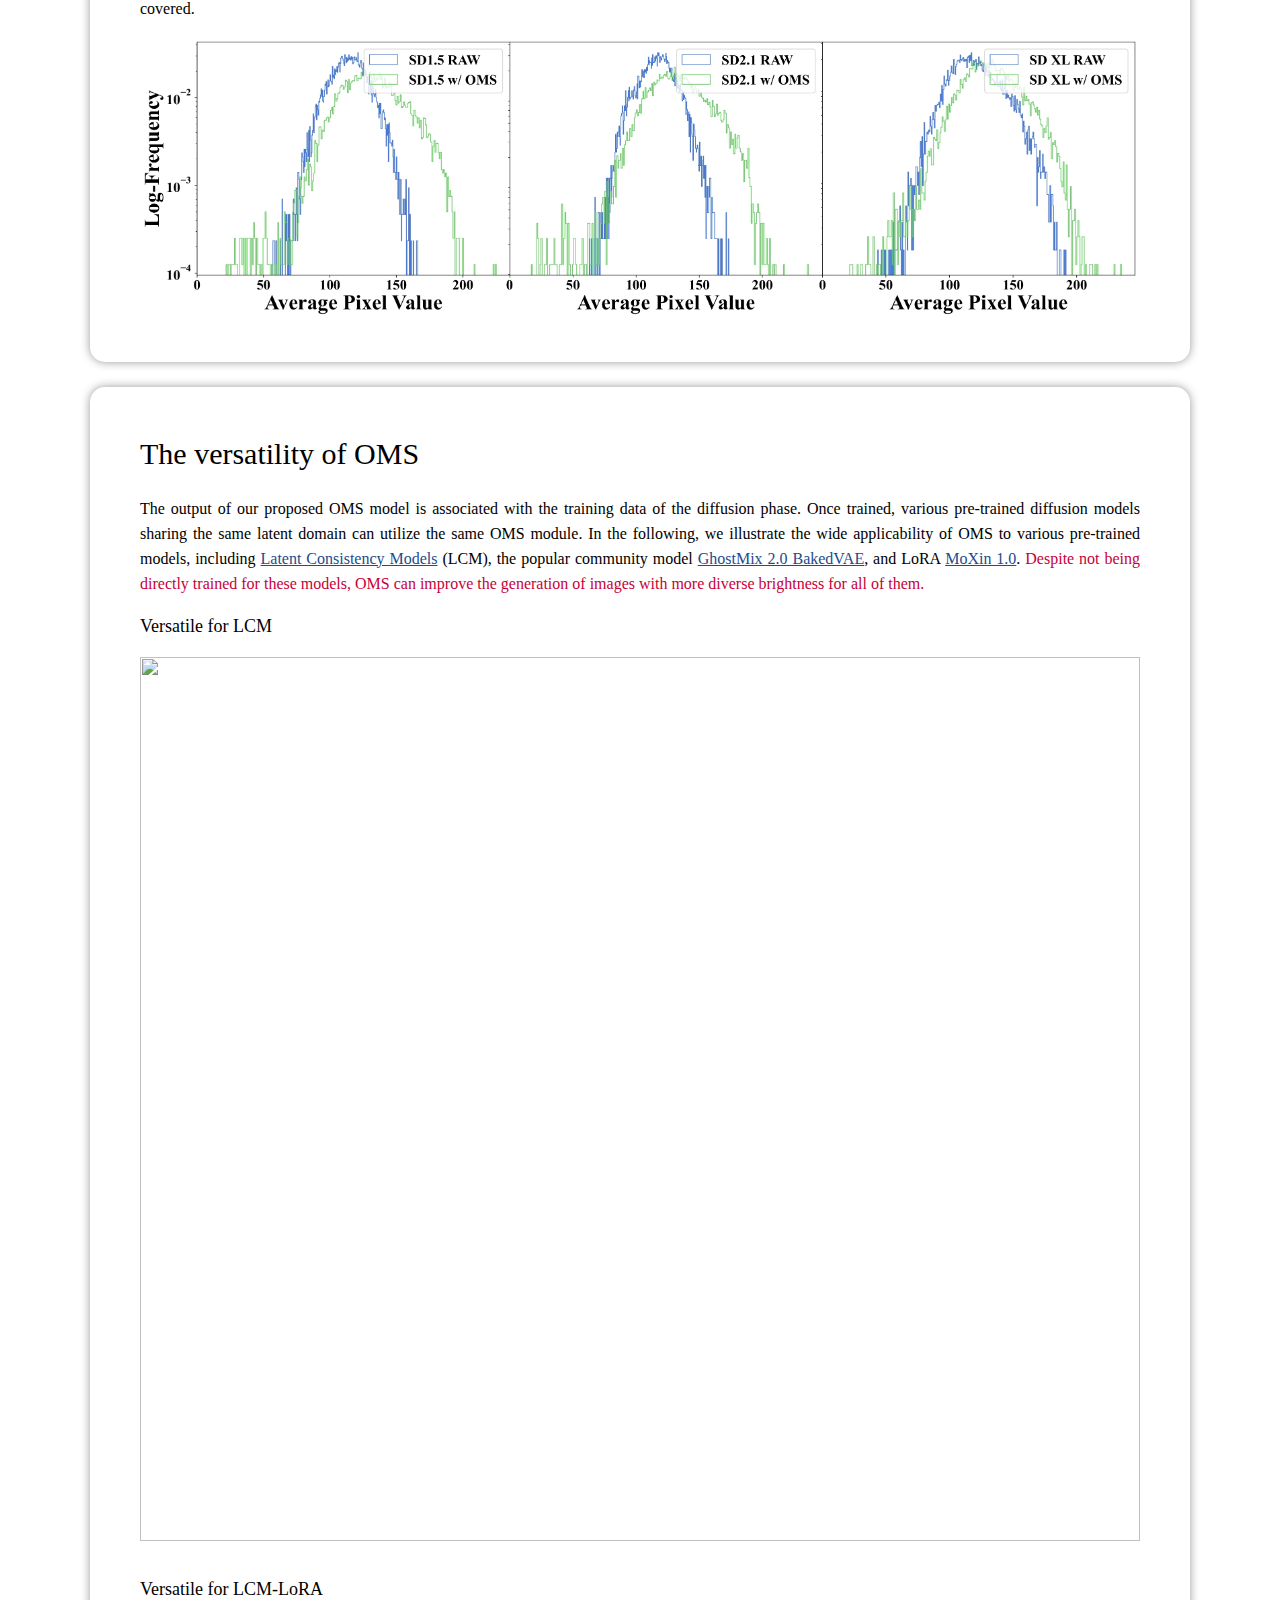
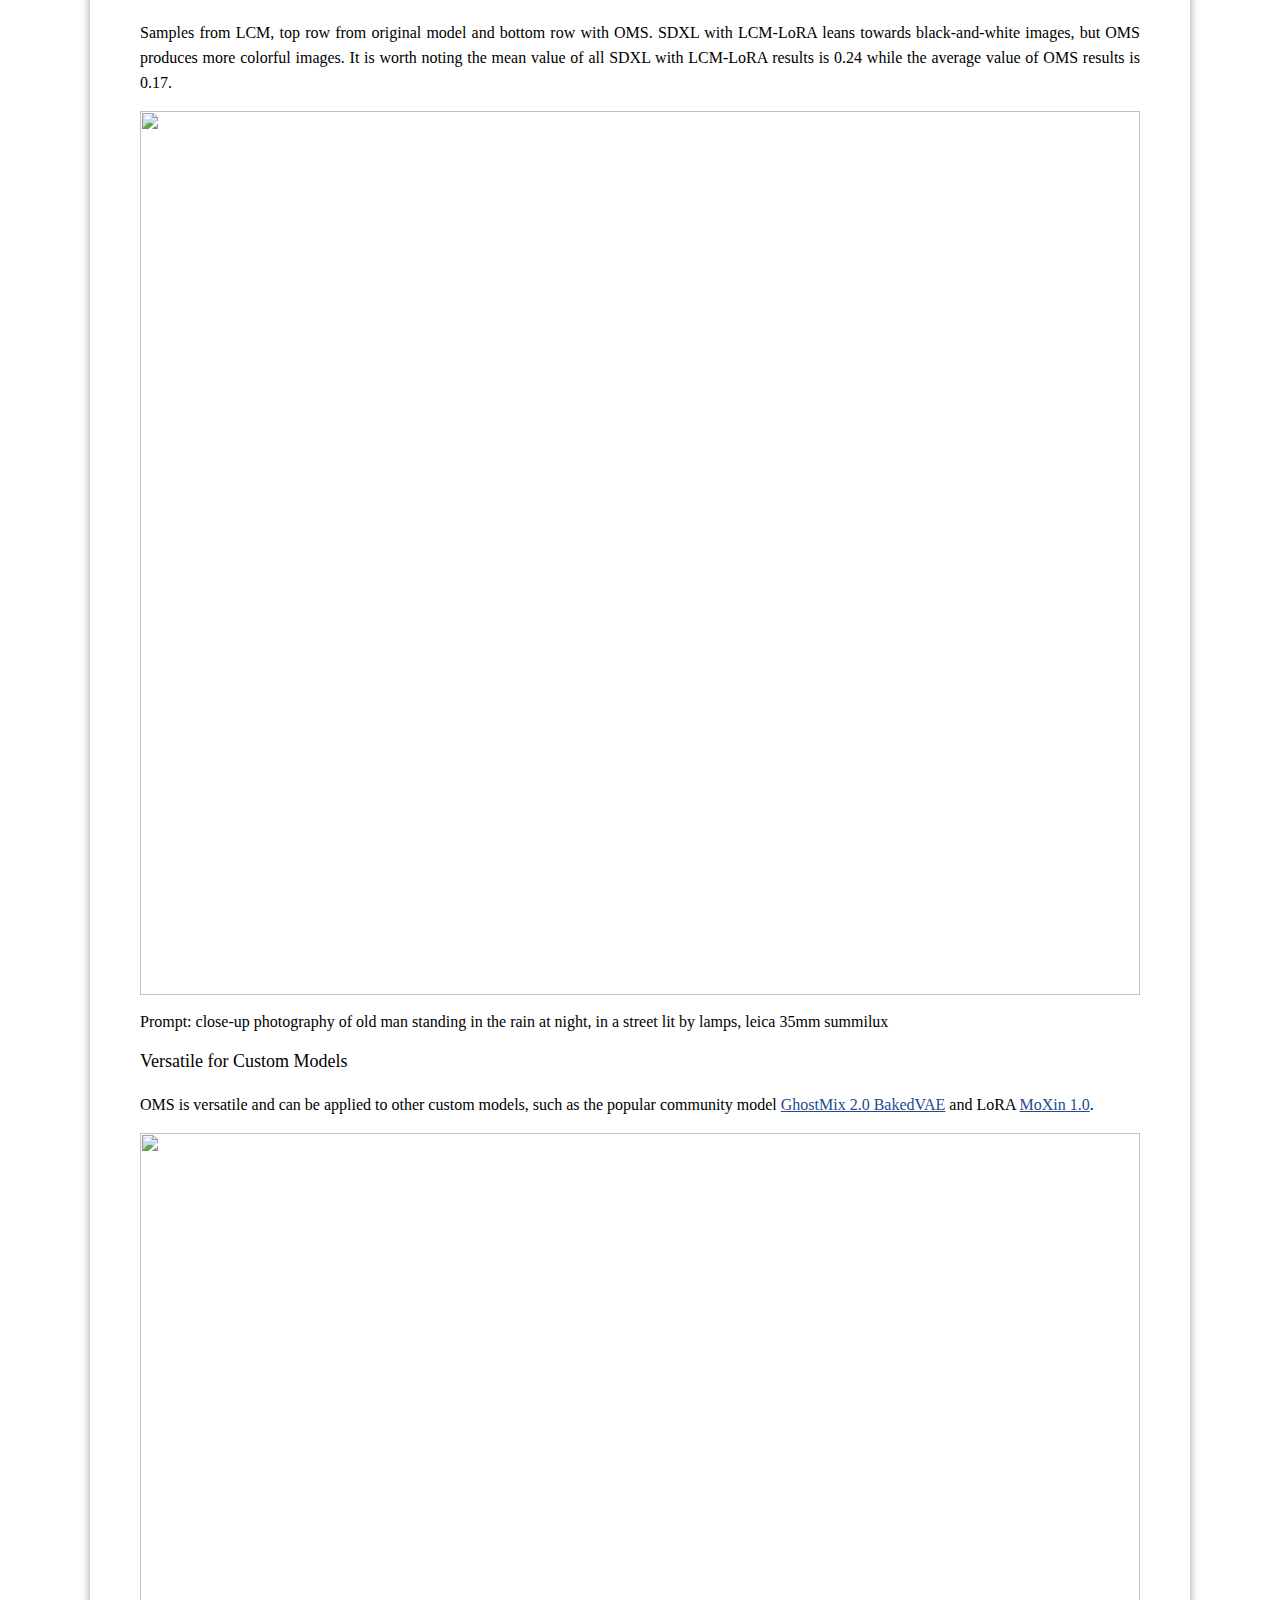
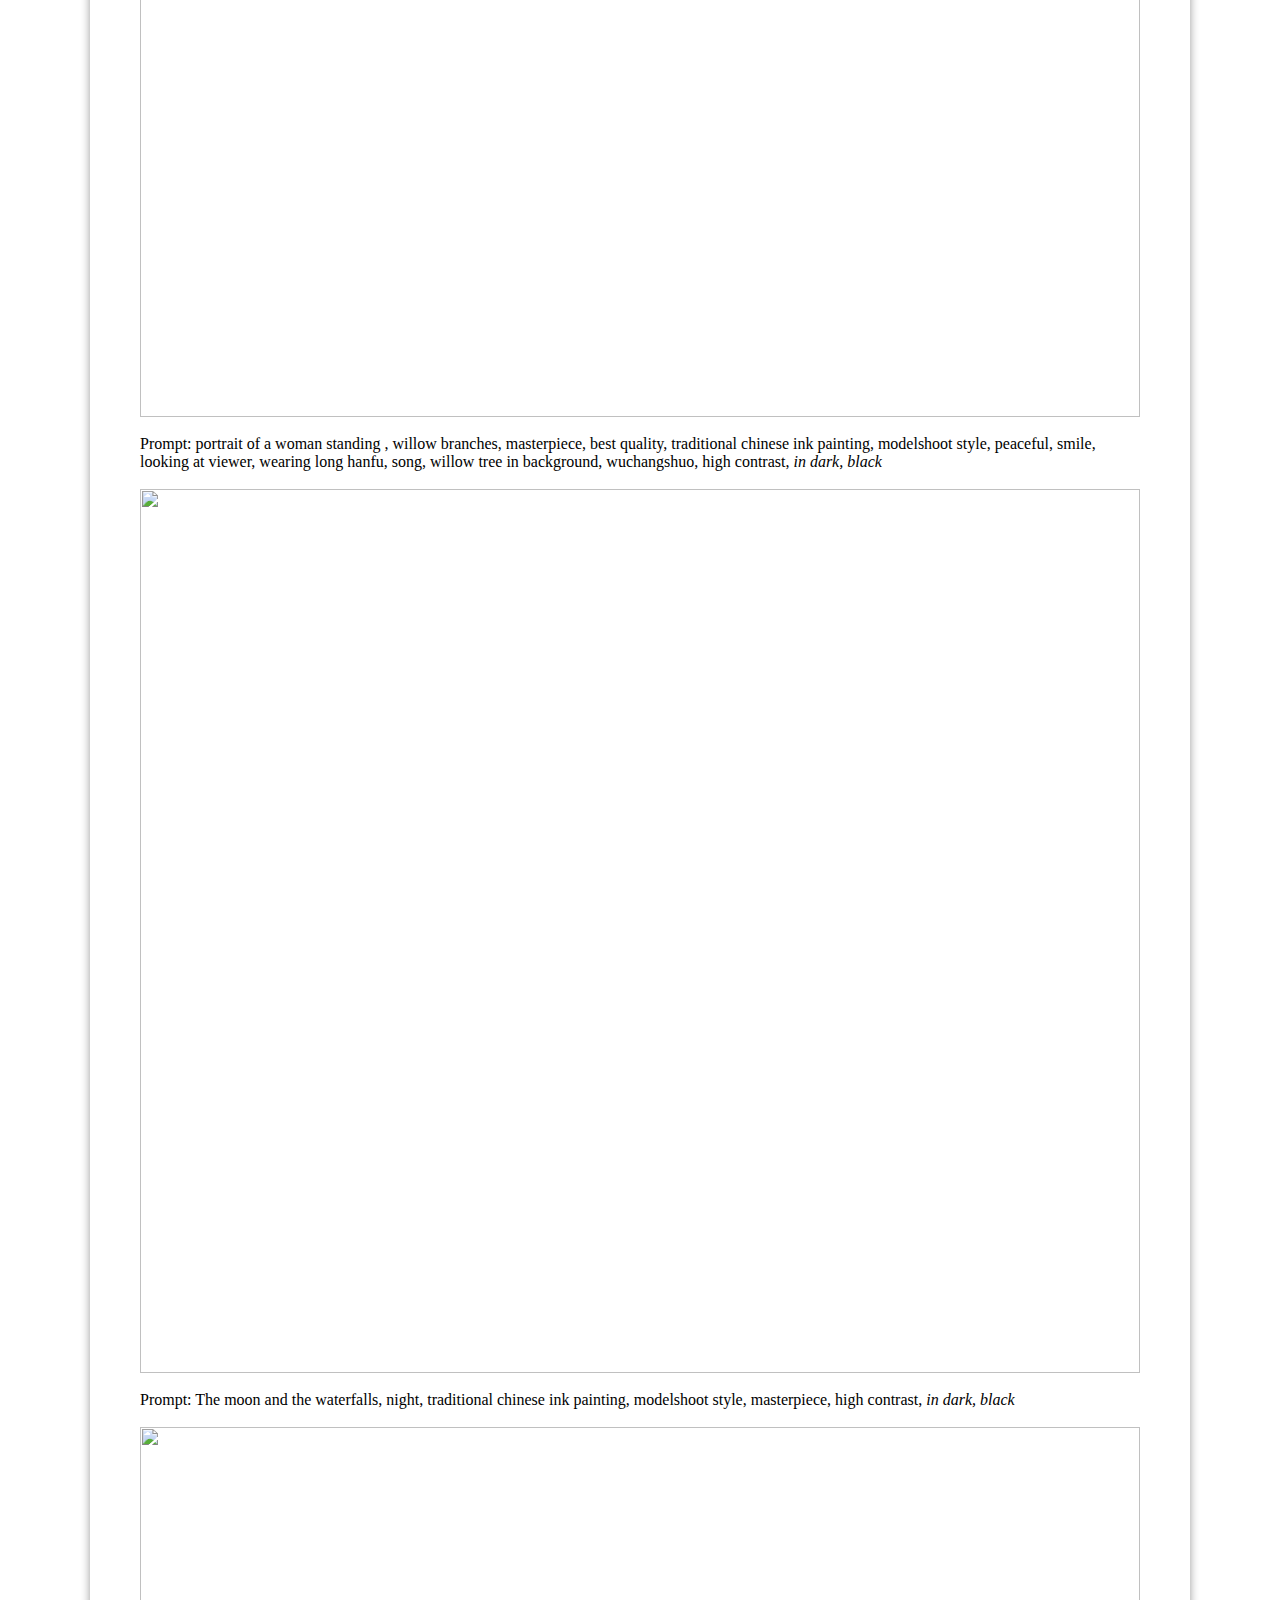
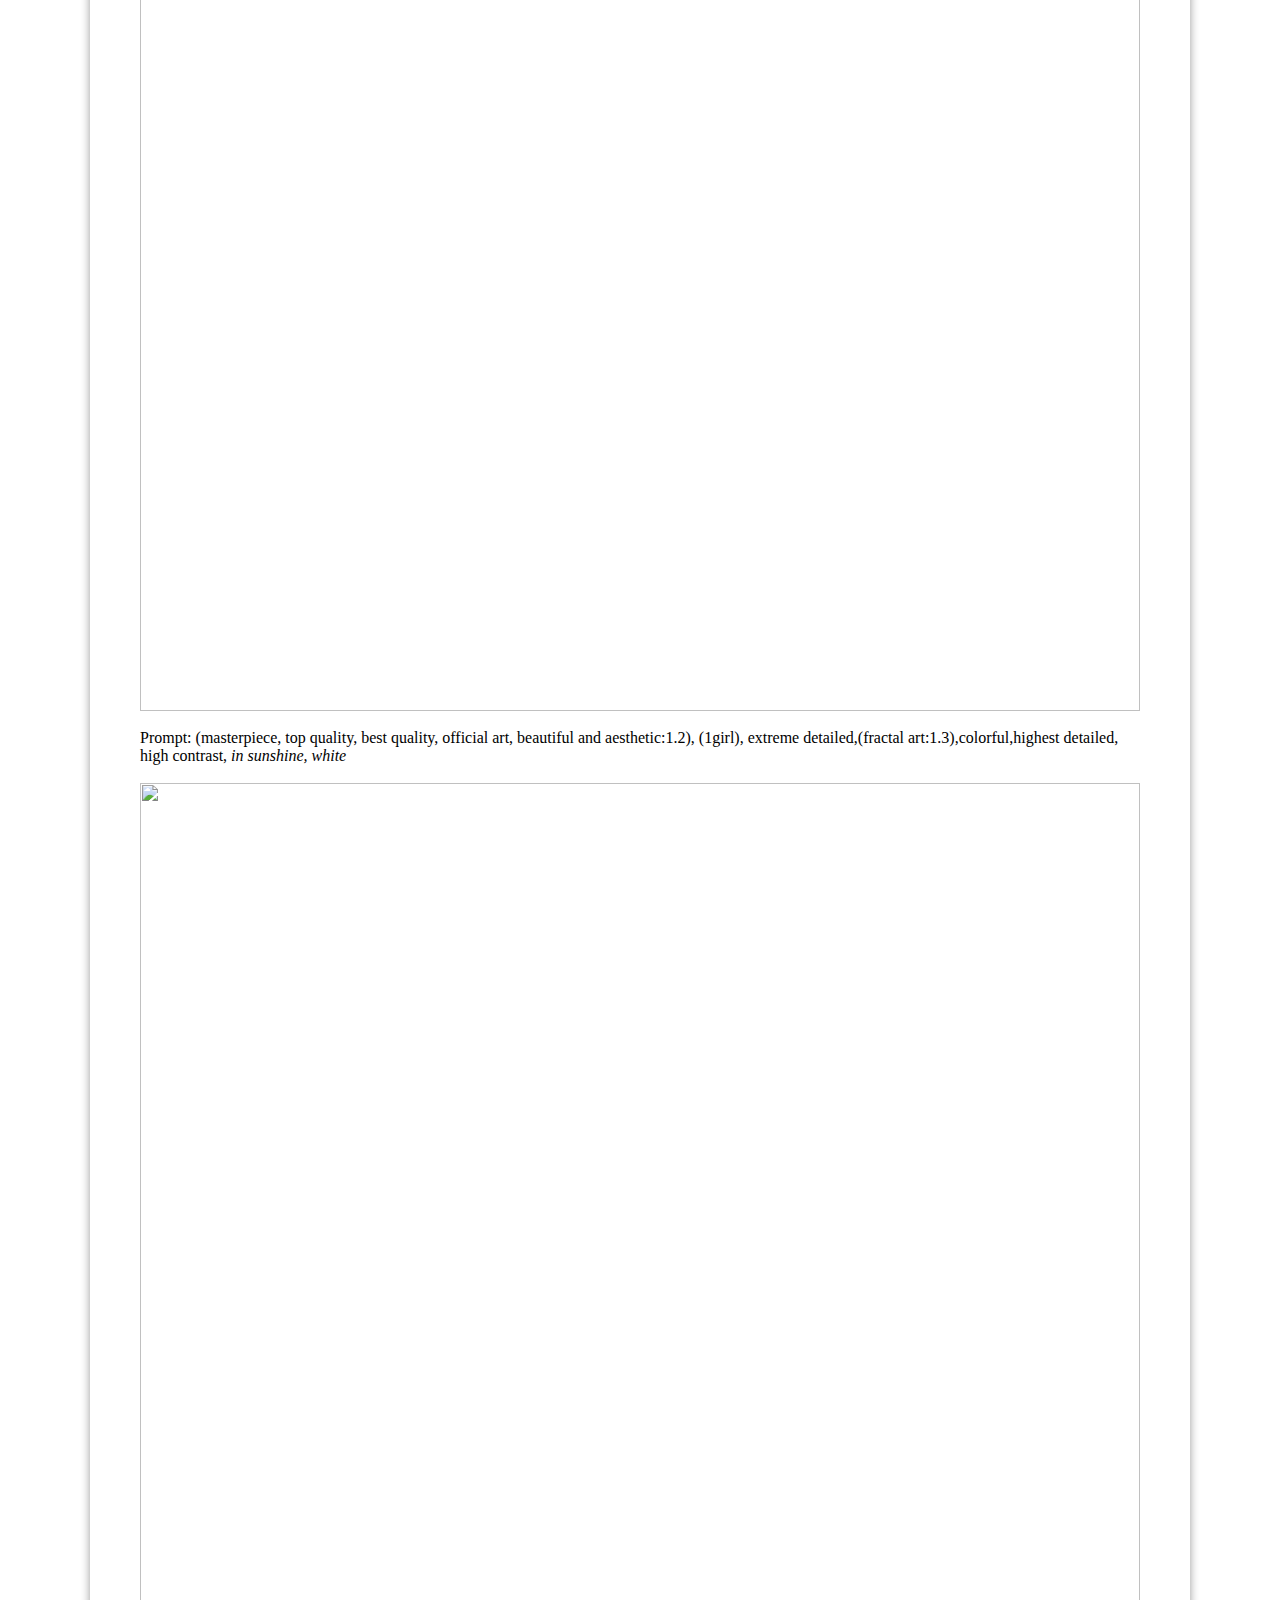
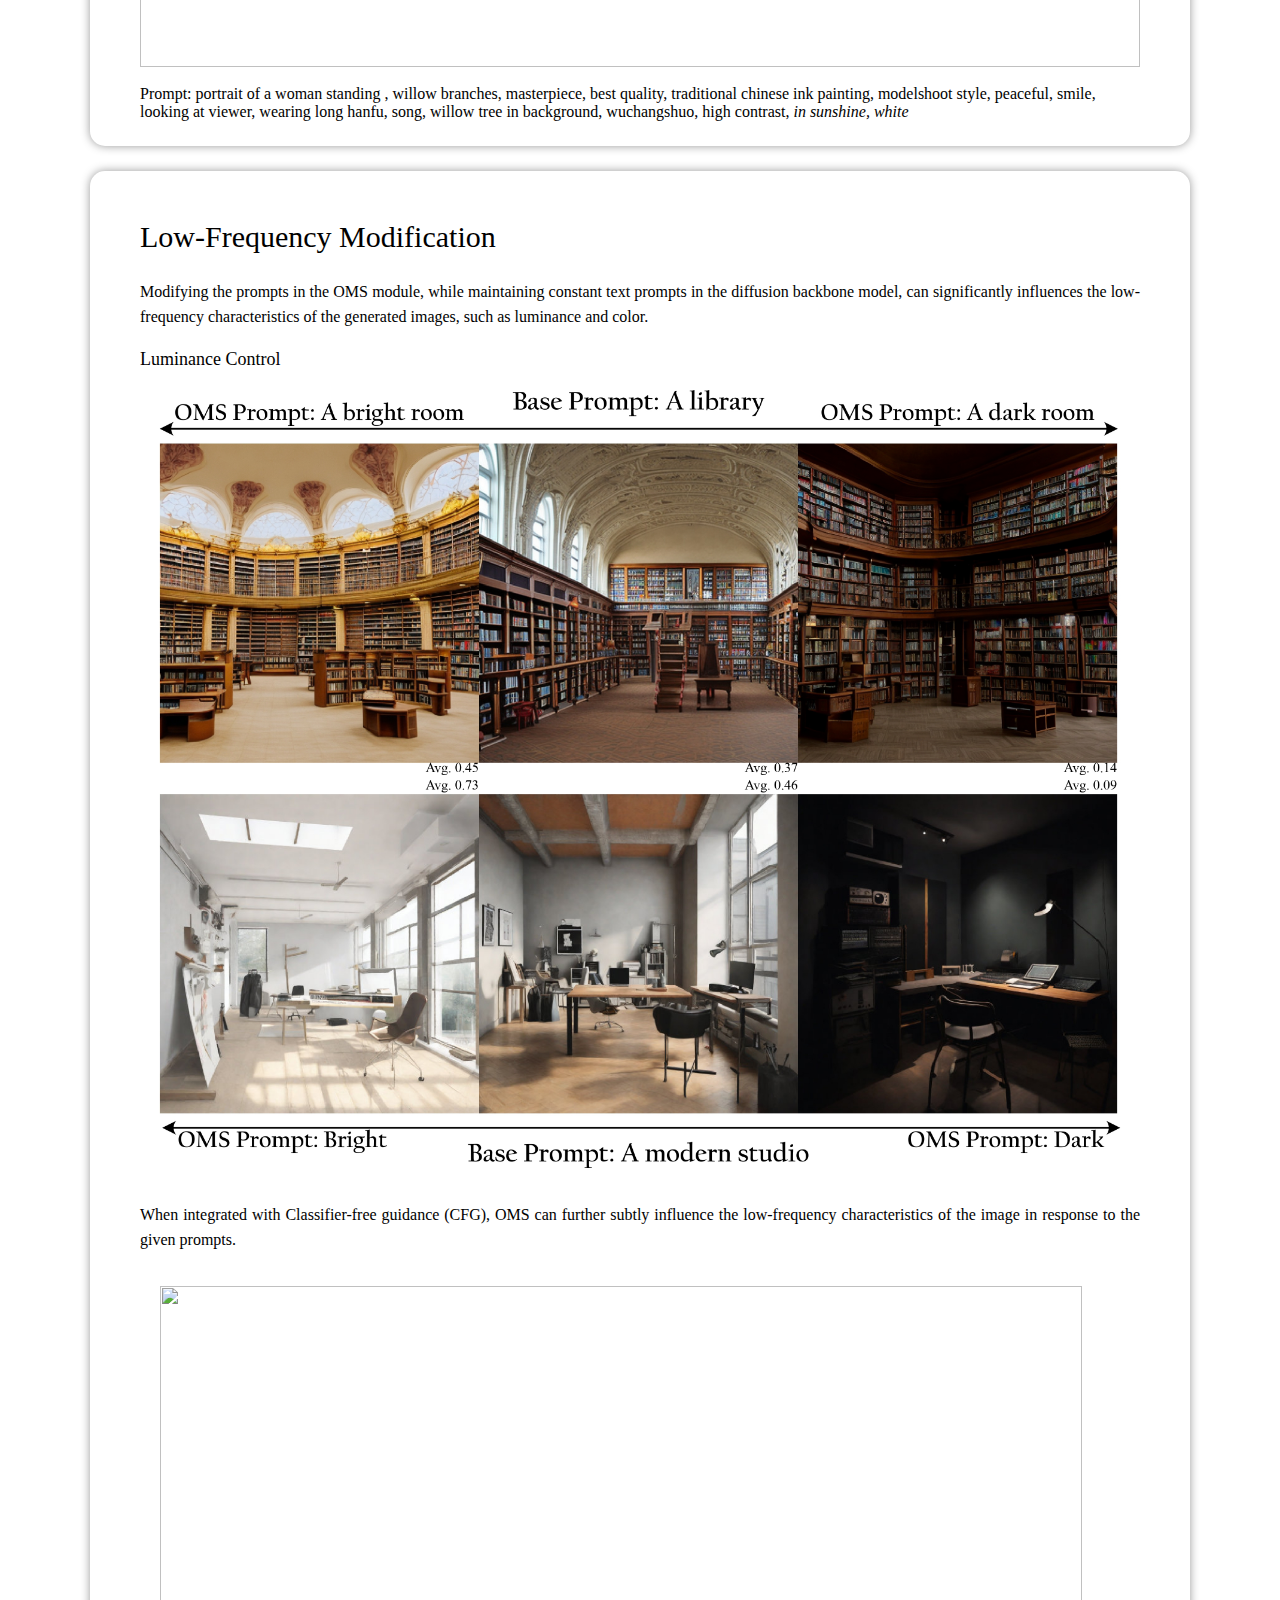
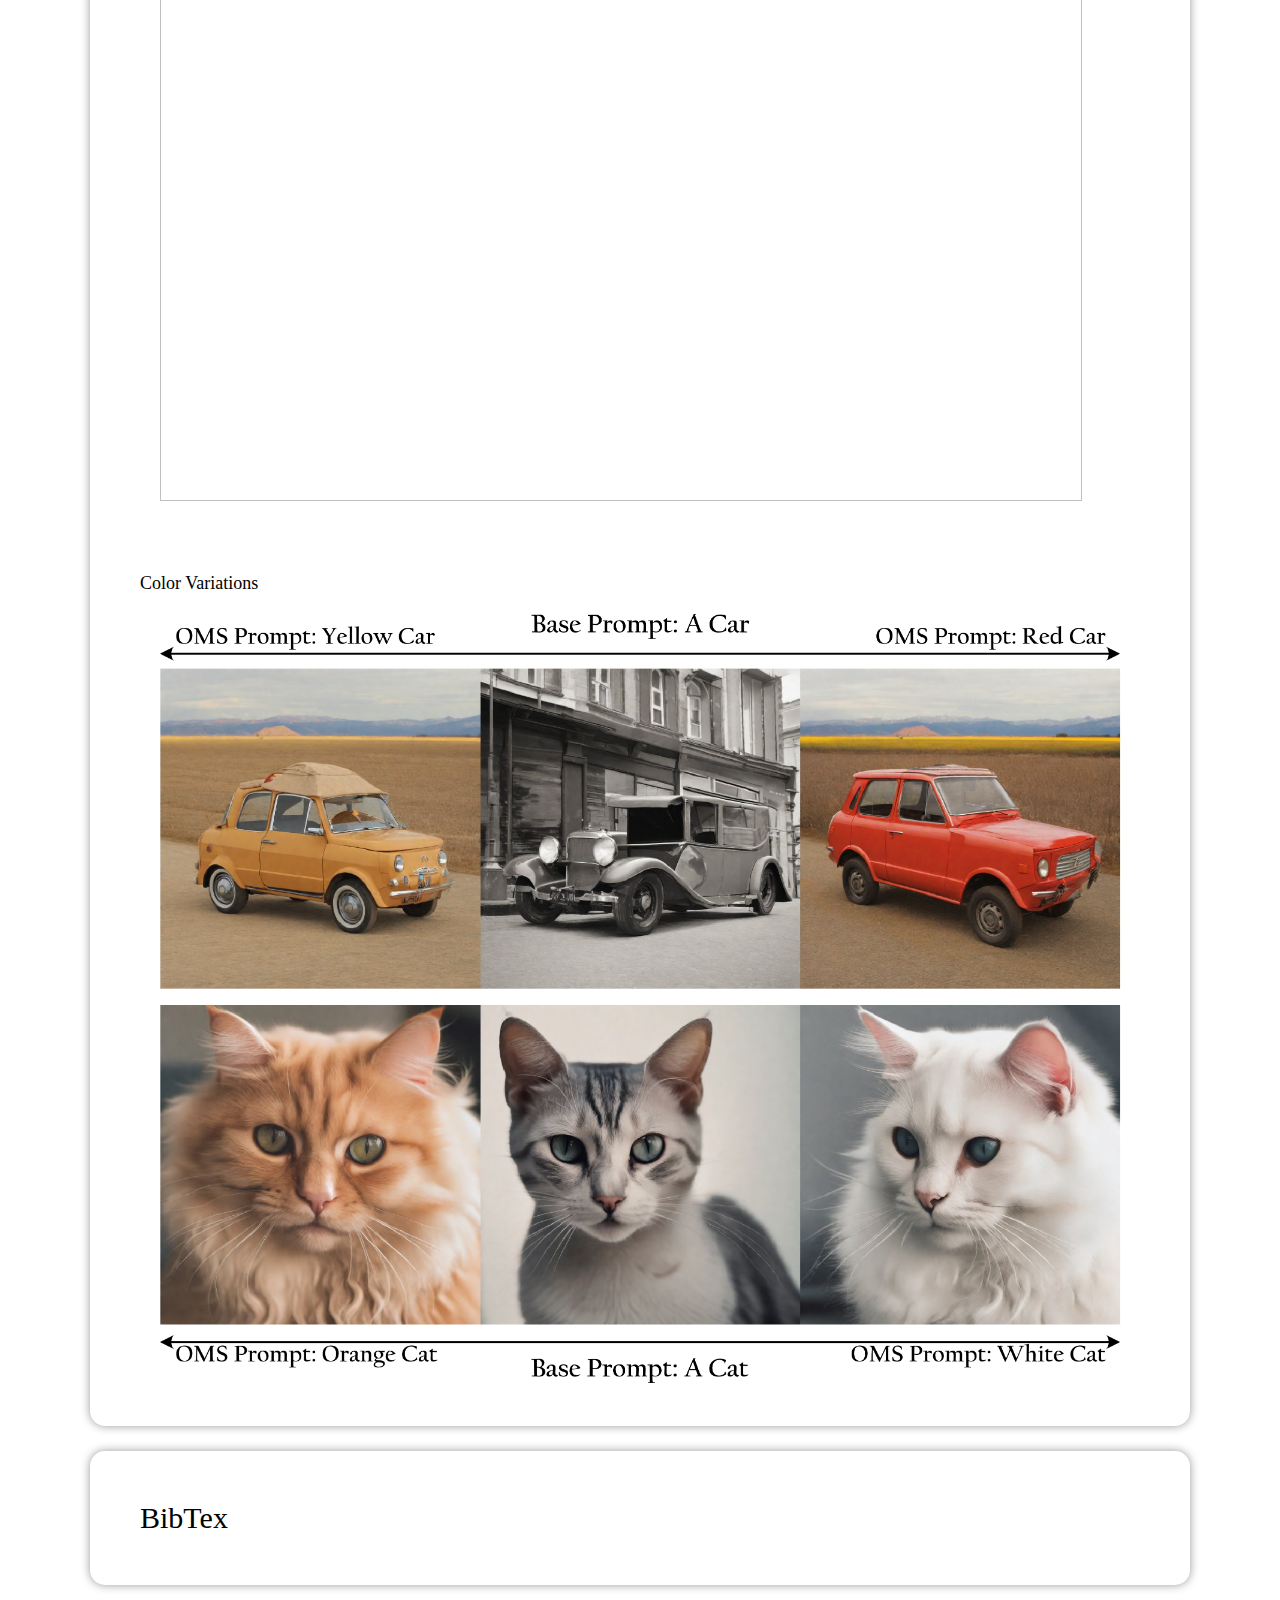
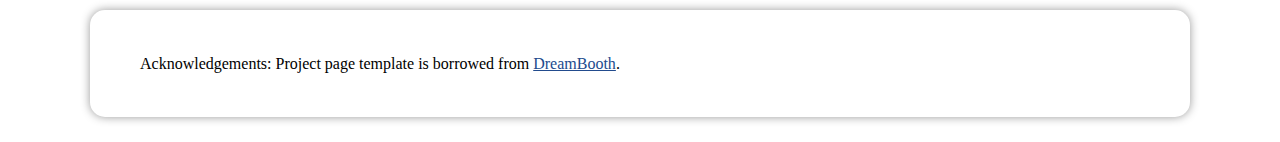
==== commit be3fd52c: "update oms" ====
--- a/OneMoreStep/index.html
+++ b/OneMoreStep/index.html
@@ -93,54 +93,7 @@
 </div>
 <div class="content">
   <h2>Results</h2>
-  <p style="font-size: 18px"><strong>Qualitative Results</strong></p>
-  <p>
-    In the following, we showcase results generated by Stable Diffusion series models, comparing instances with and without the OMS module. 
-    It is apparent that SD1.5, SD2.1, and SDXL tend to generate samples with medium brightness due to flawed scheduler designs.
-    In contrast, the inclusion of OMS, designed to mitigate the discrepancy between training and sampling in diffusion models, results in generated images exhibiting a <font color="#C70039">broader spectrum of brightness</font>.
-  </p>
-  <img class="summary-img" src="./assets/quality.jpg" style="width:100%;"> <br>
-  <p style="font-size: 18px"><strong> Log-Frequency Histogram</strong></p>
-  <p>
-    We randomly select 10k captions from MS COCO and calculate the mean of corresponding images generated by SD1.5, SD2.1, and SDXL, both with and without OMS, and visualize the log-frequency distribution below. It is evident that our proposed OMS module promotes a distribution that is more widely covered.
-  </p>
-  <img class="summary-img" src="./assets/hist.jpg" style="width:100%;"> <br>
-</div>
-<div class="content">
-  <h2>Pluggability of OMS</h2>
-  <p>
-    The output of our proposed OMS model is associated with the training data of the diffusion phase. Once trained, various pre-trained diffusion models sharing the same latent domain can utilize the same OMS module. 
-    In the following, we illustrate the wide applicability of OMS to various pre-trained models, including <a href="https://github.com/luosiallen/latent-consistency-model">Latent Consistency Models</a> (LCM), the popular community model <a href="https://civitai.com/models/36520">GhostMix 2.0 BakedVAE</a>, and LoRA <a href="https://civitai.com/models/12597">MoXin 1.0</a>.
-    <font color="#C70039">Despite not being directly trained for these models, OMS can improve the generation of images with more diverse brightness for all of them.</font>
-  </p>
-  <p style="font-size: 18px"><strong>Pluggable to LCM</strong></p>
-  <img class="summary-img" src="./assets/lcm.png" style="width:100%;"> <br>
-  <p style="font-size: 18px"><strong>Pluggable to LCM-LoRA</strong></p>
-  <p>Samples from LCM, top row from original model and bottom row with OMS. SDXL with LCM-LoRA leans towards black-and-white images, but OMS produces more  colorful images. It is worth noting the mean value of all SDXL with LCM-LoRA results is 0.24 while the average value of OMS results is <b>0.17</b>.</p>
-  <img class="summary-img" src="./assets/lcm_add.png" style="width:100%;"> <br>
-  <strong>Prompt: close-up photography of old man standing in the rain at night, in a street lit by lamps, leica 35mm summilux</strong>
-  <p style="font-size: 18px"><strong>Pluggable to Custom Models</strong></p>
-  <img class="summary-img" src="./assets/lora1.jpg" style="width:100%;"> <br>
-  <strong>Prompt: portrait of a woman standing , willow branches, masterpiece, best quality, traditional chinese ink painting, modelshoot style, peaceful, smile, looking at viewer, wearing long hanfu, song, willow tree in background, wuchangshuo, high contrast, <em>in dark, black</em></strong> <br><br>
-  <img class="summary-img" src="./assets/lora2.jpg" style="width:100%;"> <br>
-  <strong>Prompt: The moon and the waterfalls, night, traditional chinese ink painting, modelshoot style, masterpiece, high contrast, <em>in dark, black</em></strong> <br><br>
-  <img class="summary-img" src="./assets/lora3.jpg" style="width:100%;"> <br>
-  <strong>Prompt: (masterpiece, top quality, best quality, official art, beautiful and aesthetic:1.2), (1girl), extreme detailed,(fractal art:1.3),colorful,highest detailed, high contrast, <em>in sunshine, white</em></strong> <br><br>
-  <img class="summary-img" src="./assets/lora4.jpg" style="width:100%;"> <br>
-  <strong>Prompt: portrait of a woman standing , willow branches, masterpiece, best quality, traditional chinese ink painting, modelshoot style, peaceful, smile, looking at viewer, wearing long hanfu, song, willow tree in background, wuchangshuo, high contrast, <em>in sunshine, white</em></strong>
-</div>
-<div class="content">
-  <h2>Low-Frequency Modification</h2>
-  <p>
-    Modifying the prompts in the OMS module, while maintaining constant text prompts in the diffusion backbone model, can significantly influences the low-frequency characteristics of the generated images, such as luminance and color.
-  </p>
-  <p style="font-size: 18px"><strong>Luminance Control</strong></p>
-  <img class="summary-img" src="./assets/diverse_light.jpg" style="width:100%;"> <br>
-  <p style="font-size: 18px"><strong>Color Variations</strong></p>
-  <img class="summary-img" src="./assets/diverse_prompt.jpg" style="width:100%;"> <br>
-</div>
-<div class="content">
-  <h2>Quantitative Performance</h2>
+  <p style="font-size: 18px"><strong>Quantitative Performance</strong></p>
   <style type="text/css">
     .tg  {border:none;border-collapse:collapse;border-spacing:0;}
     .tg td{border-style:solid;border-width:0px;font-family:Arial, sans-serif;font-size:14px;overflow:hidden;
@@ -259,6 +212,54 @@
       </tr>
     </tbody>
     </table>
+  <p style="font-size: 18px"><strong>Qualitative Results</strong></p>
+  <p>
+    In the following, we showcase results generated by Stable Diffusion series models, comparing instances with and without the OMS module. 
+    It is apparent that SD1.5, SD2.1, and SDXL tend to generate samples with medium brightness due to flawed scheduler designs.
+    In contrast, the inclusion of OMS, designed to mitigate the discrepancy between training and sampling in diffusion models, results in generated images exhibiting a <font color="#C70039">broader spectrum of brightness</font>.
+  </p>
+  <img class="summary-img" src="./assets/quality.jpg" style="width:100%;"> <br>
+  <p style="font-size: 18px"><strong> Log-Frequency Histogram</strong></p>
+  <p>
+    We randomly select 10k captions from MS COCO and calculate the mean of corresponding images generated by SD1.5, SD2.1, and SDXL, both with and without OMS, and visualize the log-frequency distribution below. It is evident that our proposed OMS module promotes a distribution that is more widely covered.
+  </p>
+  <img class="summary-img" src="./assets/hist.jpg" style="width:100%;"> <br>
+</div>
+<div class="content">
+  <h2>The versatility of OMS</h2>
+  <p>
+    The output of our proposed OMS model is associated with the training data of the diffusion phase. Once trained, various pre-trained diffusion models sharing the same latent domain can utilize the same OMS module. 
+    In the following, we illustrate the wide applicability of OMS to various pre-trained models, including <a href="https://github.com/luosiallen/latent-consistency-model">Latent Consistency Models</a> (LCM), the popular community model <a href="https://civitai.com/models/36520">GhostMix 2.0 BakedVAE</a>, and LoRA <a href="https://civitai.com/models/12597">MoXin 1.0</a>.
+    <font color="#C70039">Despite not being directly trained for these models, OMS can improve the generation of images with more diverse brightness for all of them.</font>
+  </p>
+  <p style="font-size: 18px"><strong>Versatile for LCM</strong></p>
+  <img class="summary-img" src="./assets/lcm.png" style="width:100%;"> <br>
+  <p style="font-size: 18px"><strong>Versatile for LCM-LoRA</strong></p>
+  <p>Samples from LCM, top row from original model and bottom row with OMS. SDXL with LCM-LoRA leans towards black-and-white images, but OMS produces more  colorful images. It is worth noting the mean value of all SDXL with LCM-LoRA results is 0.24 while the average value of OMS results is <b>0.17</b>.</p>
+  <img class="summary-img" src="./assets/lcm_add.png" style="width:100%;"> <br>
+  <strong>Prompt: close-up photography of old man standing in the rain at night, in a street lit by lamps, leica 35mm summilux</strong>
+  <p style="font-size: 18px"><strong>Versatile for Custom Models</strong></p>
+  <p>OMS is versatile and can be applied to other custom models, such as the popular community model <a href="https://civitai.com/models/36520">GhostMix 2.0 BakedVAE</a> and LoRA <a href="https://civitai.com/models/12597">MoXin 1.0</a>.</p>
+  <img class="summary-img" src="./assets/lora1.jpg" style="width:100%;"> <br>
+  <strong>Prompt: portrait of a woman standing , willow branches, masterpiece, best quality, traditional chinese ink painting, modelshoot style, peaceful, smile, looking at viewer, wearing long hanfu, song, willow tree in background, wuchangshuo, high contrast, <em>in dark, black</em></strong> <br><br>
+  <img class="summary-img" src="./assets/lora2.jpg" style="width:100%;"> <br>
+  <strong>Prompt: The moon and the waterfalls, night, traditional chinese ink painting, modelshoot style, masterpiece, high contrast, <em>in dark, black</em></strong> <br><br>
+  <img class="summary-img" src="./assets/lora3.jpg" style="width:100%;"> <br>
+  <strong>Prompt: (masterpiece, top quality, best quality, official art, beautiful and aesthetic:1.2), (1girl), extreme detailed,(fractal art:1.3),colorful,highest detailed, high contrast, <em>in sunshine, white</em></strong> <br><br>
+  <img class="summary-img" src="./assets/lora4.jpg" style="width:100%;"> <br>
+  <strong>Prompt: portrait of a woman standing , willow branches, masterpiece, best quality, traditional chinese ink painting, modelshoot style, peaceful, smile, looking at viewer, wearing long hanfu, song, willow tree in background, wuchangshuo, high contrast, <em>in sunshine, white</em></strong>
+</div>
+<div class="content">
+  <h2>Low-Frequency Modification</h2>
+  <p>
+    Modifying the prompts in the OMS module, while maintaining constant text prompts in the diffusion backbone model, can significantly influences the low-frequency characteristics of the generated images, such as luminance and color.
+  </p>
+  <p style="font-size: 18px"><strong>Luminance Control</strong></p>
+  <img class="summary-img" src="./assets/diverse_light.jpg" style="width:100%;"> <br>
+  <p>When integrated with Classifier-free guidance (CFG), OMS can further subtly influence the low-frequency characteristics of the image in response to the given prompts.</p> <br>
+  <img class="summary-img" src="./assets/omscfg.jpg" style="width:96%;"> <br>
+  <p style="font-size: 18px"><strong>Color Variations</strong></p>
+  <img class="summary-img" src="./assets/diverse_prompt.jpg" style="width:100%;"> <br>
 </div>
 <div class="content">
   <h2>BibTex</h2>
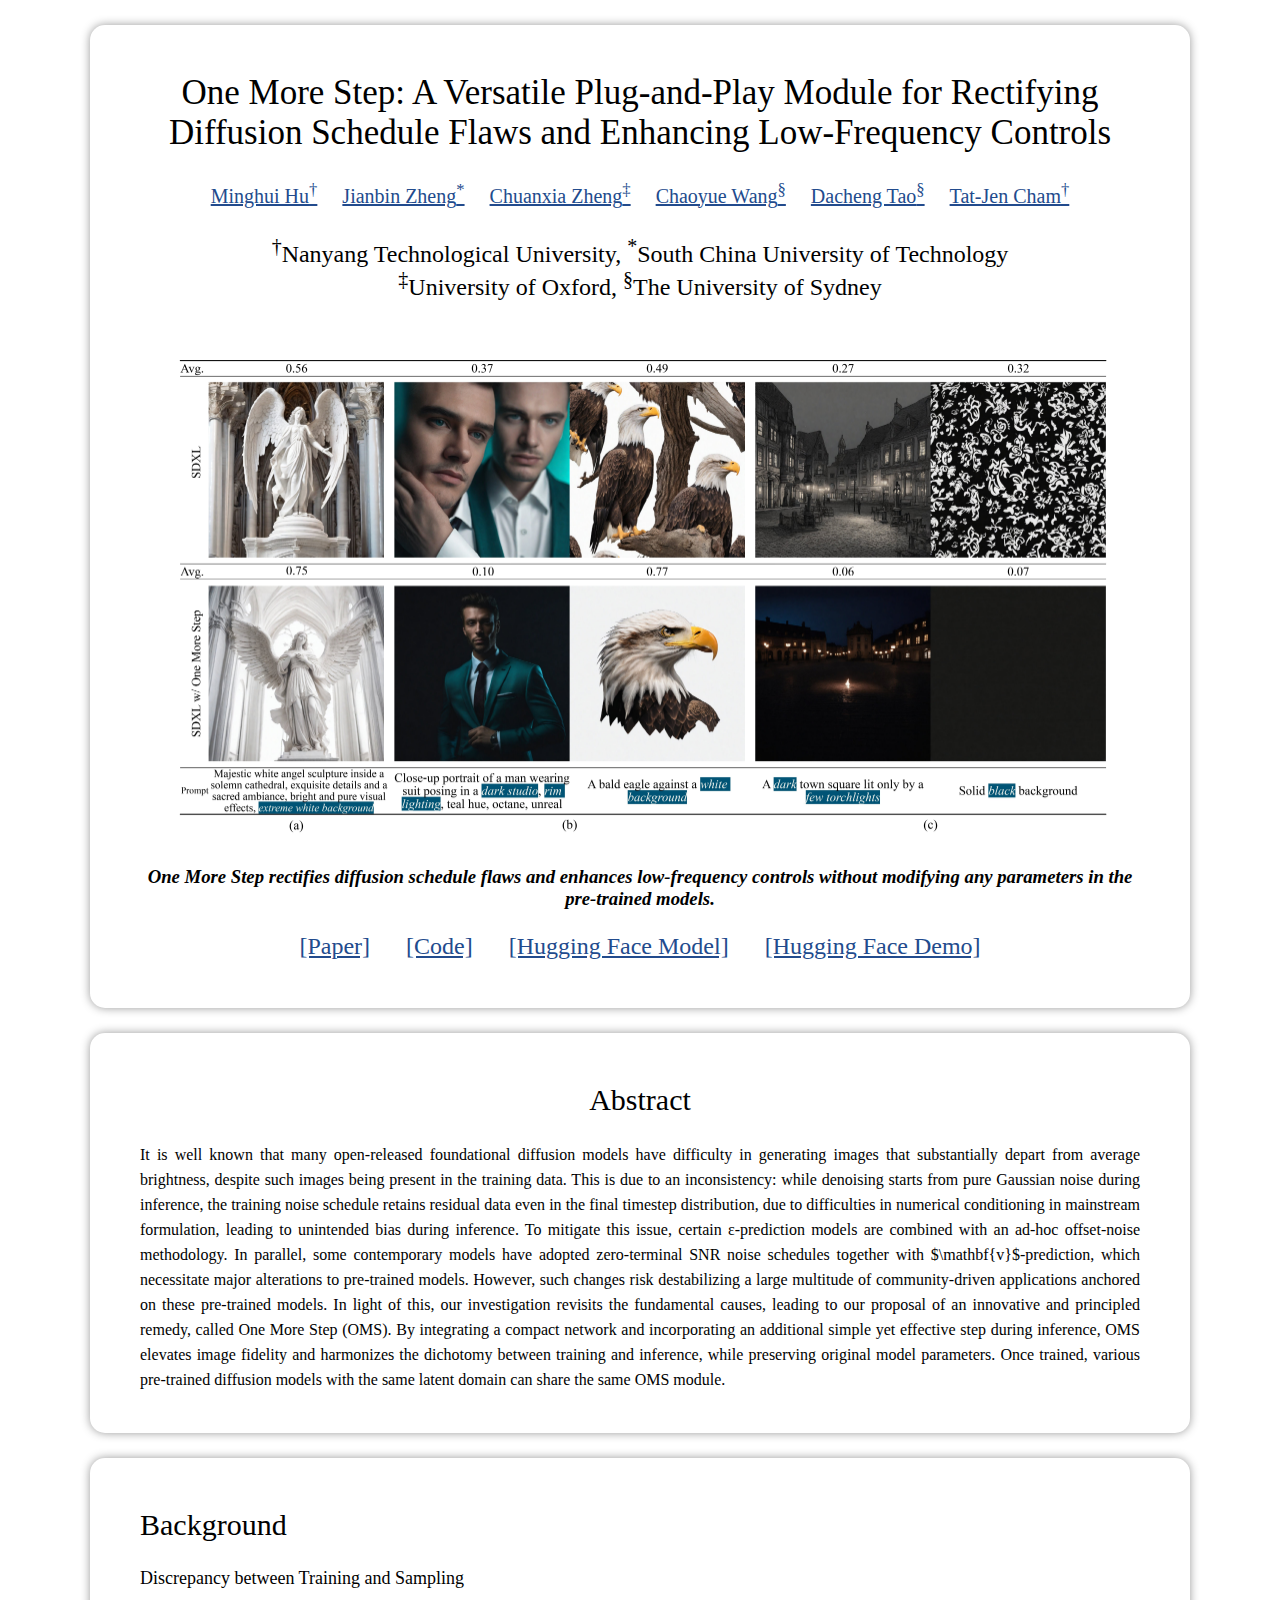
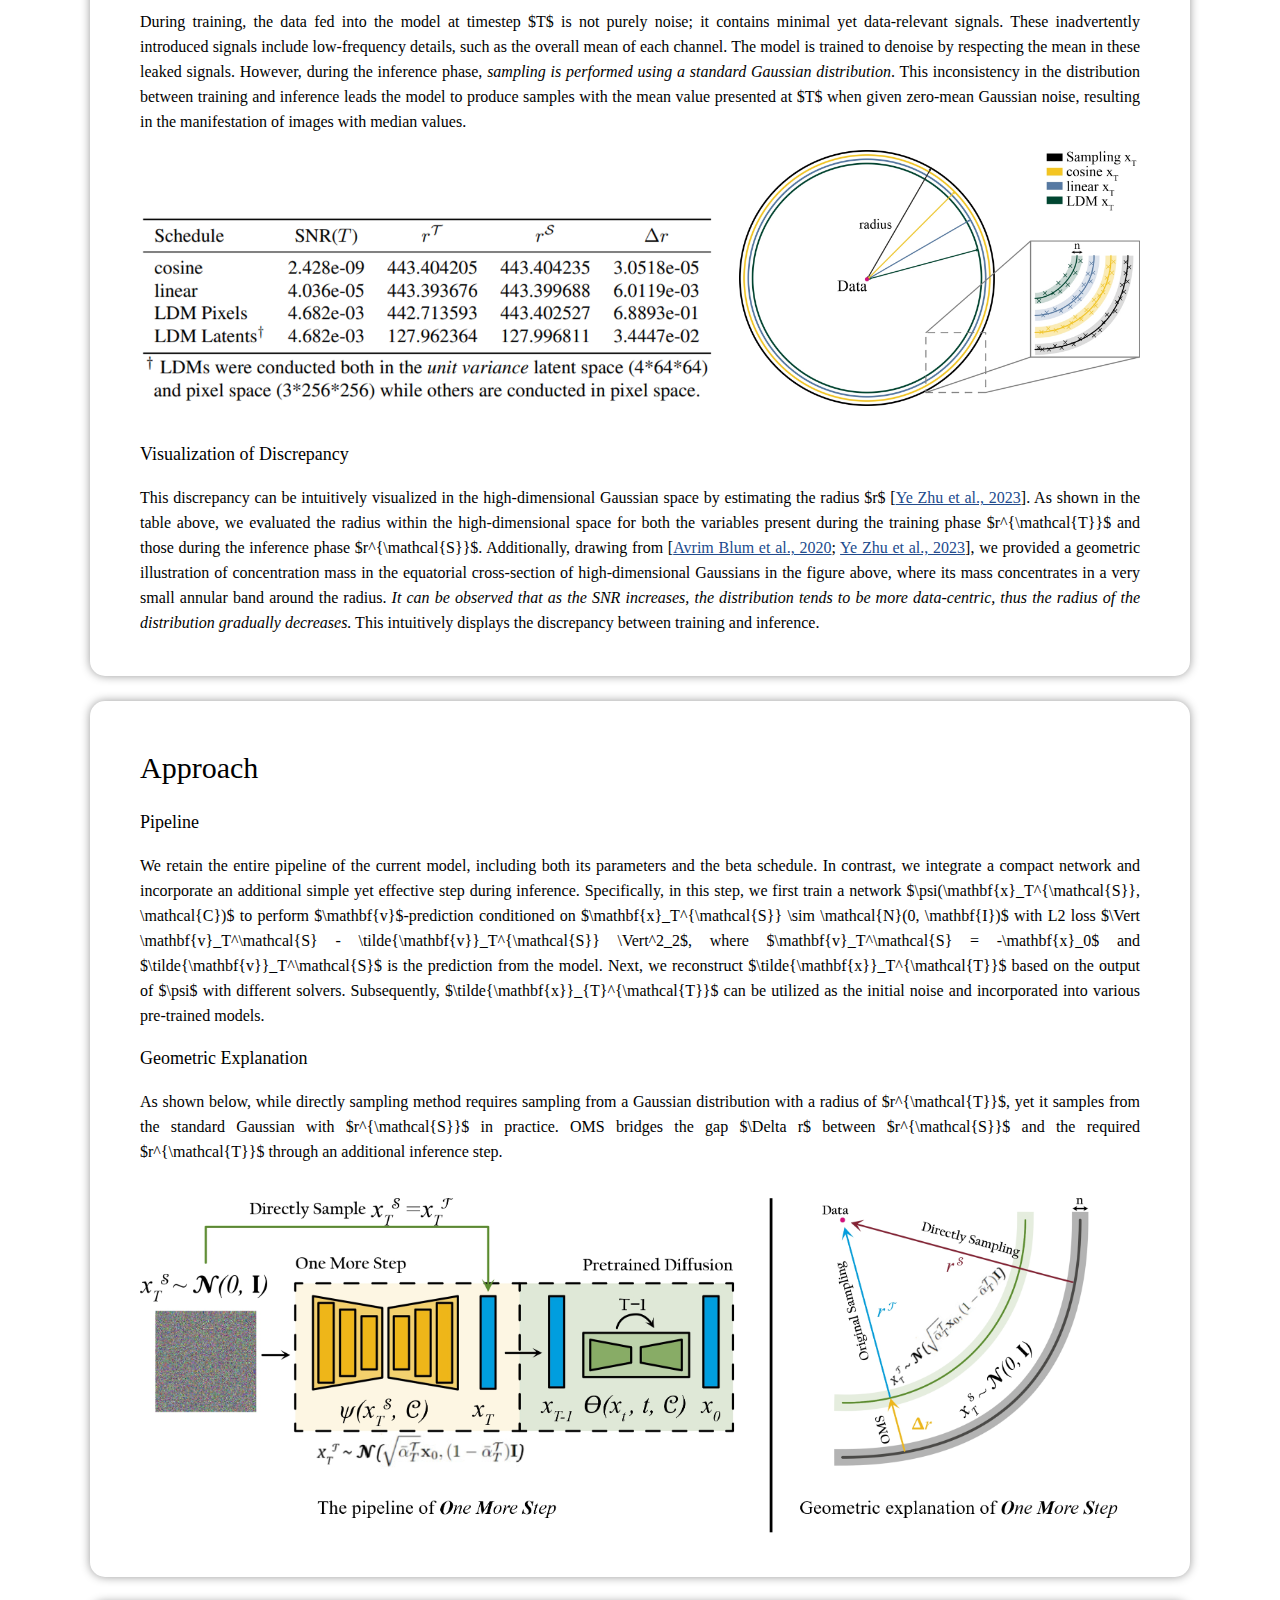
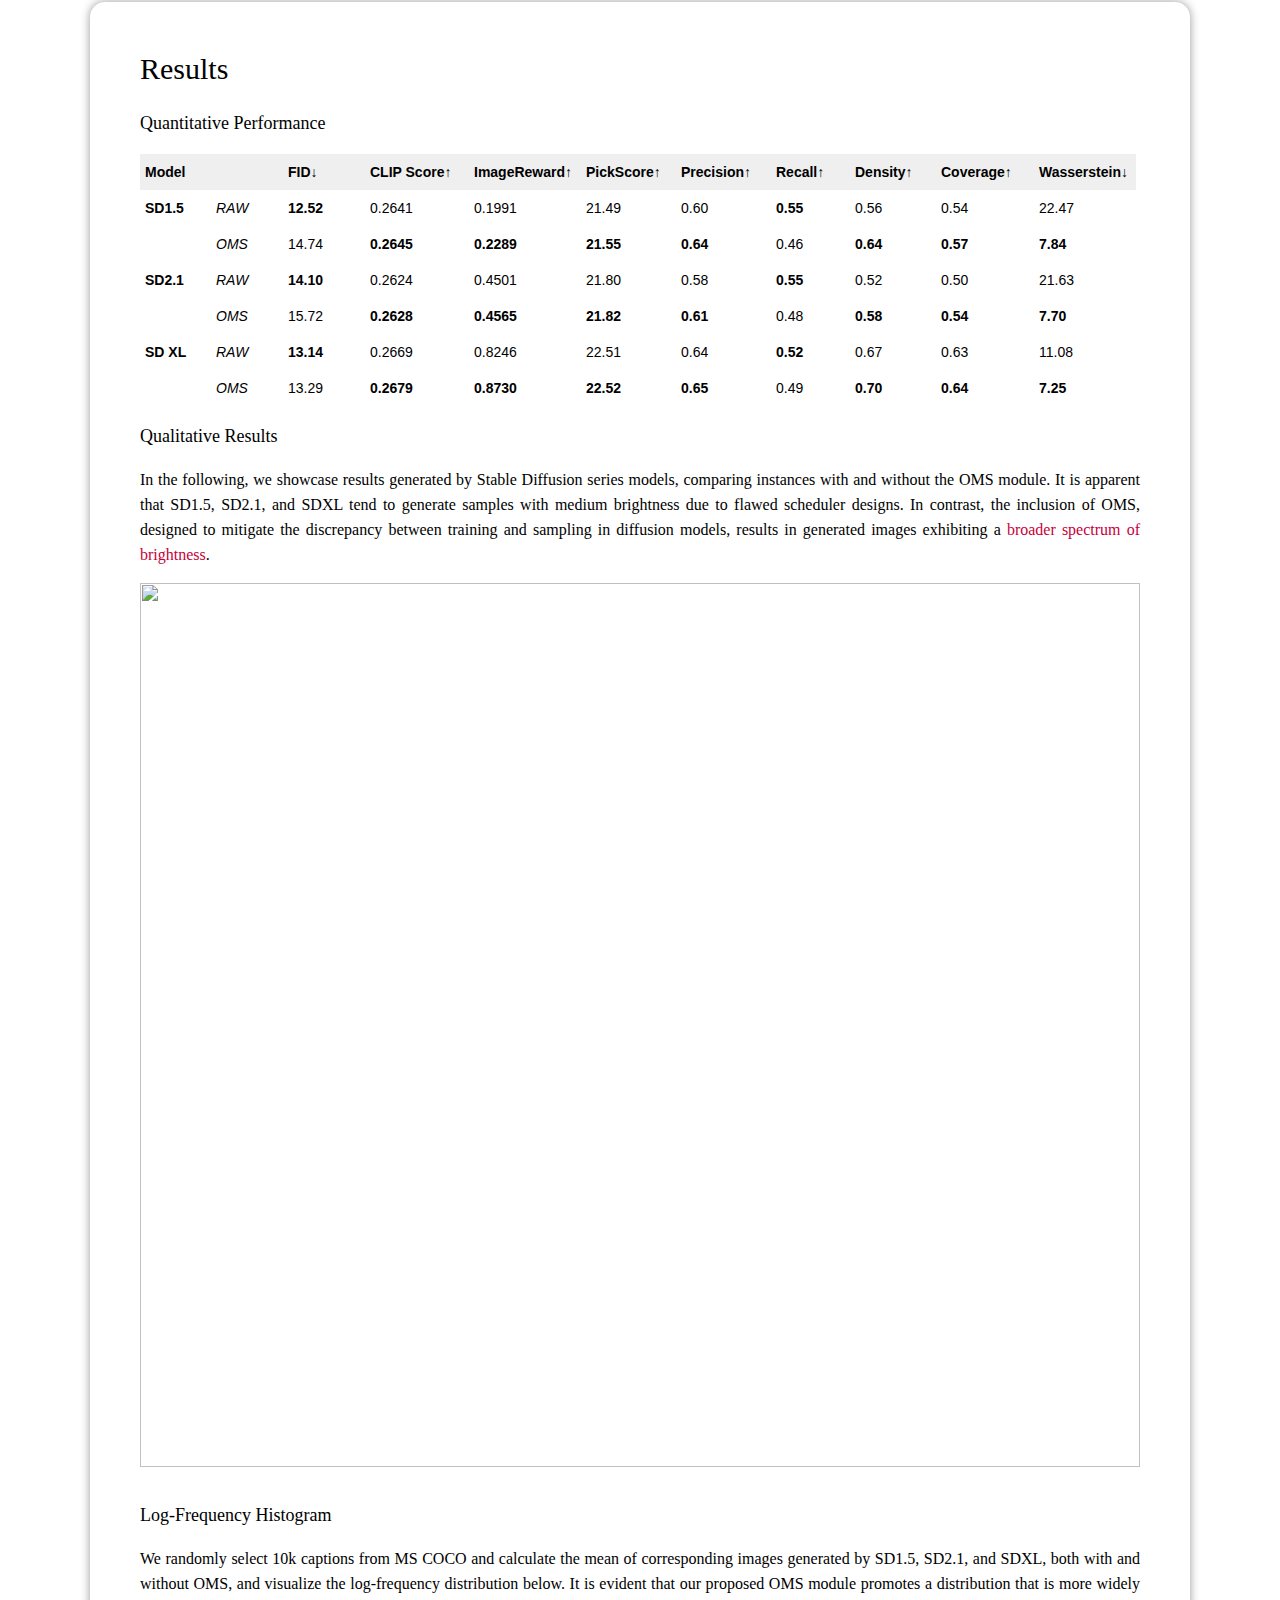
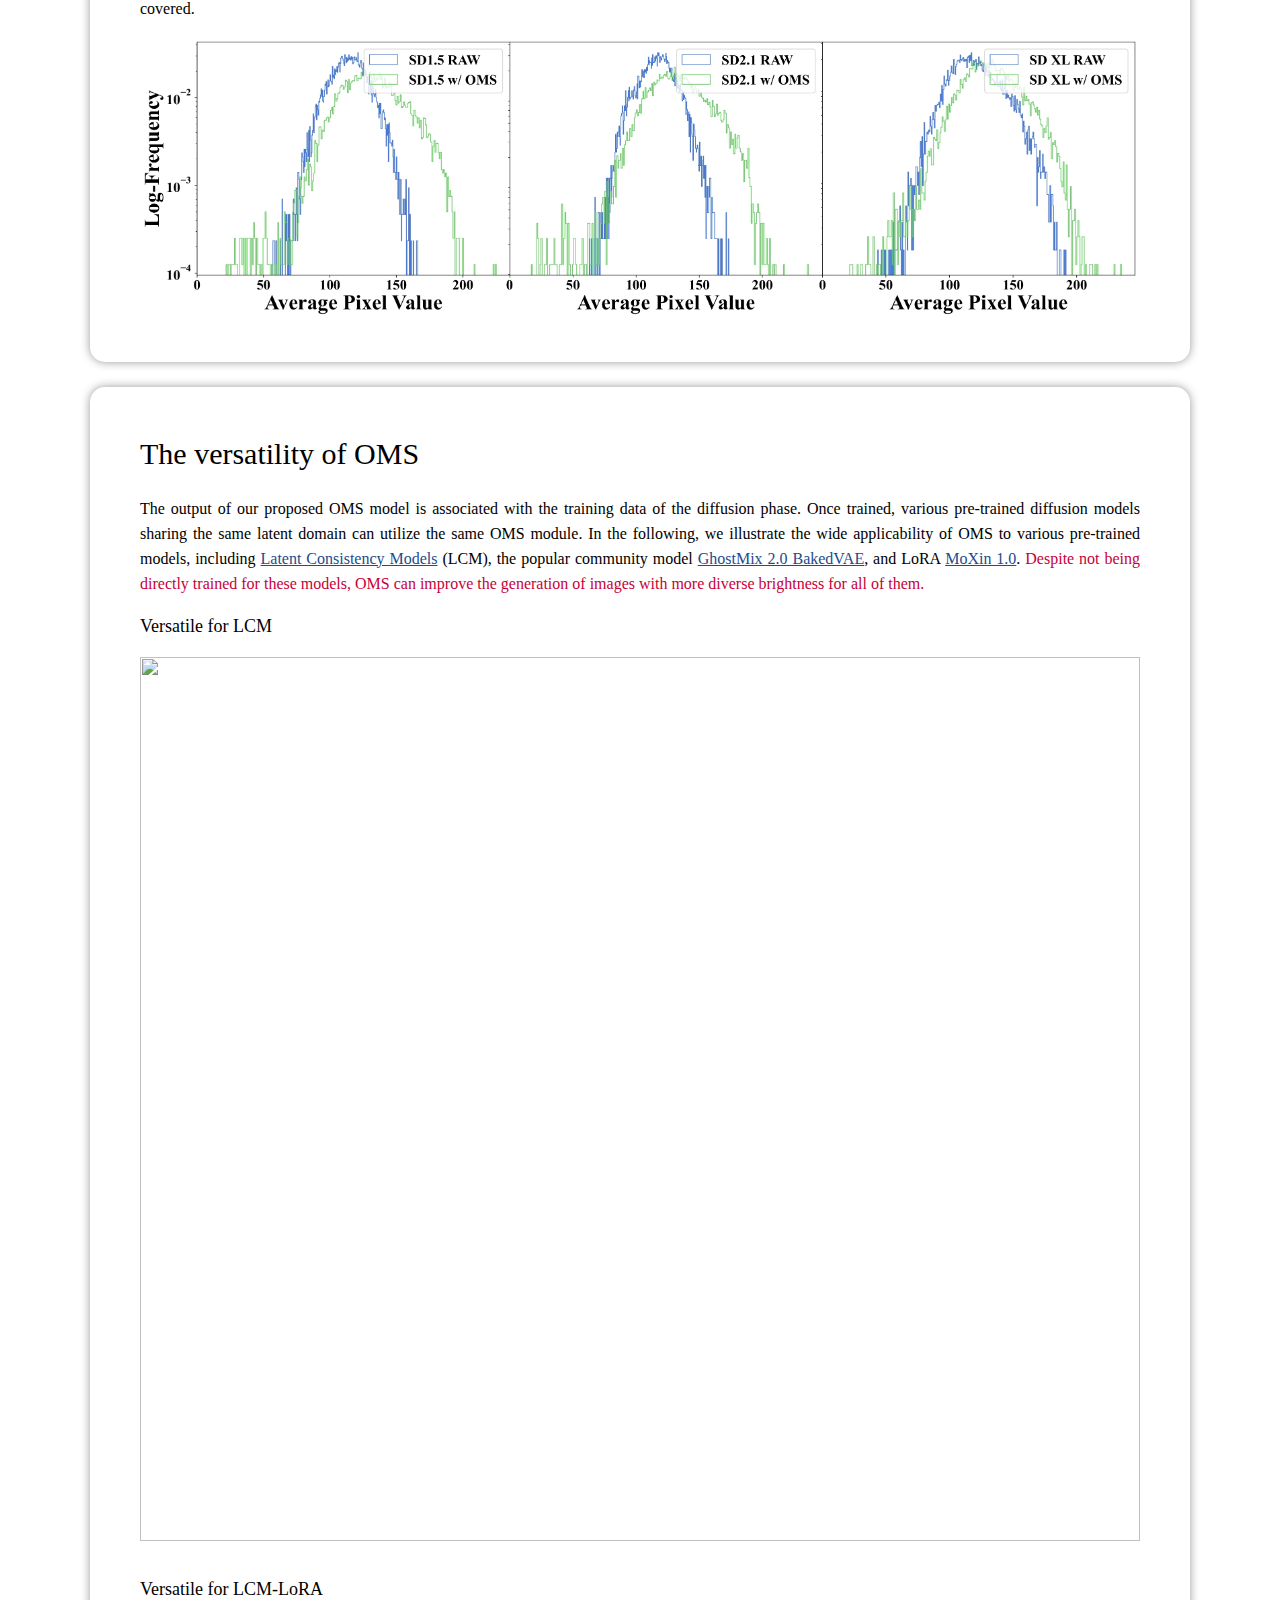
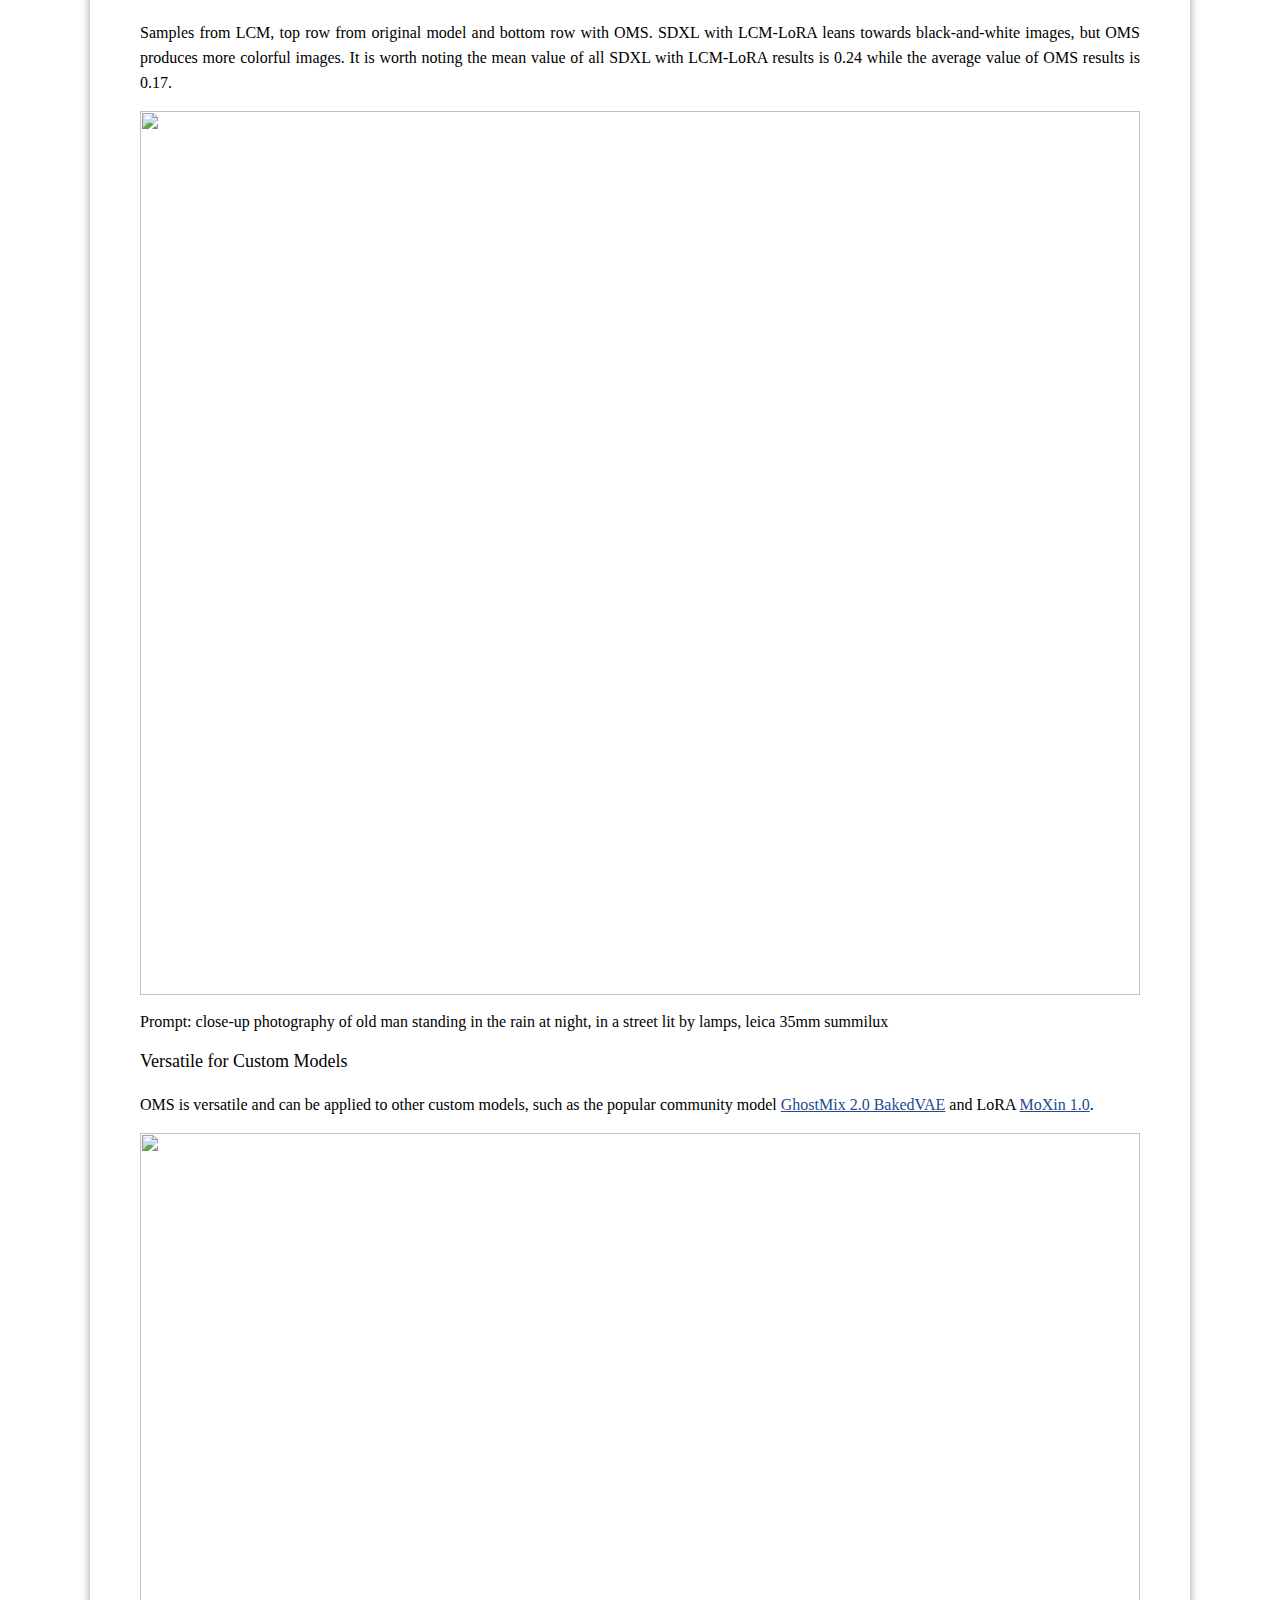
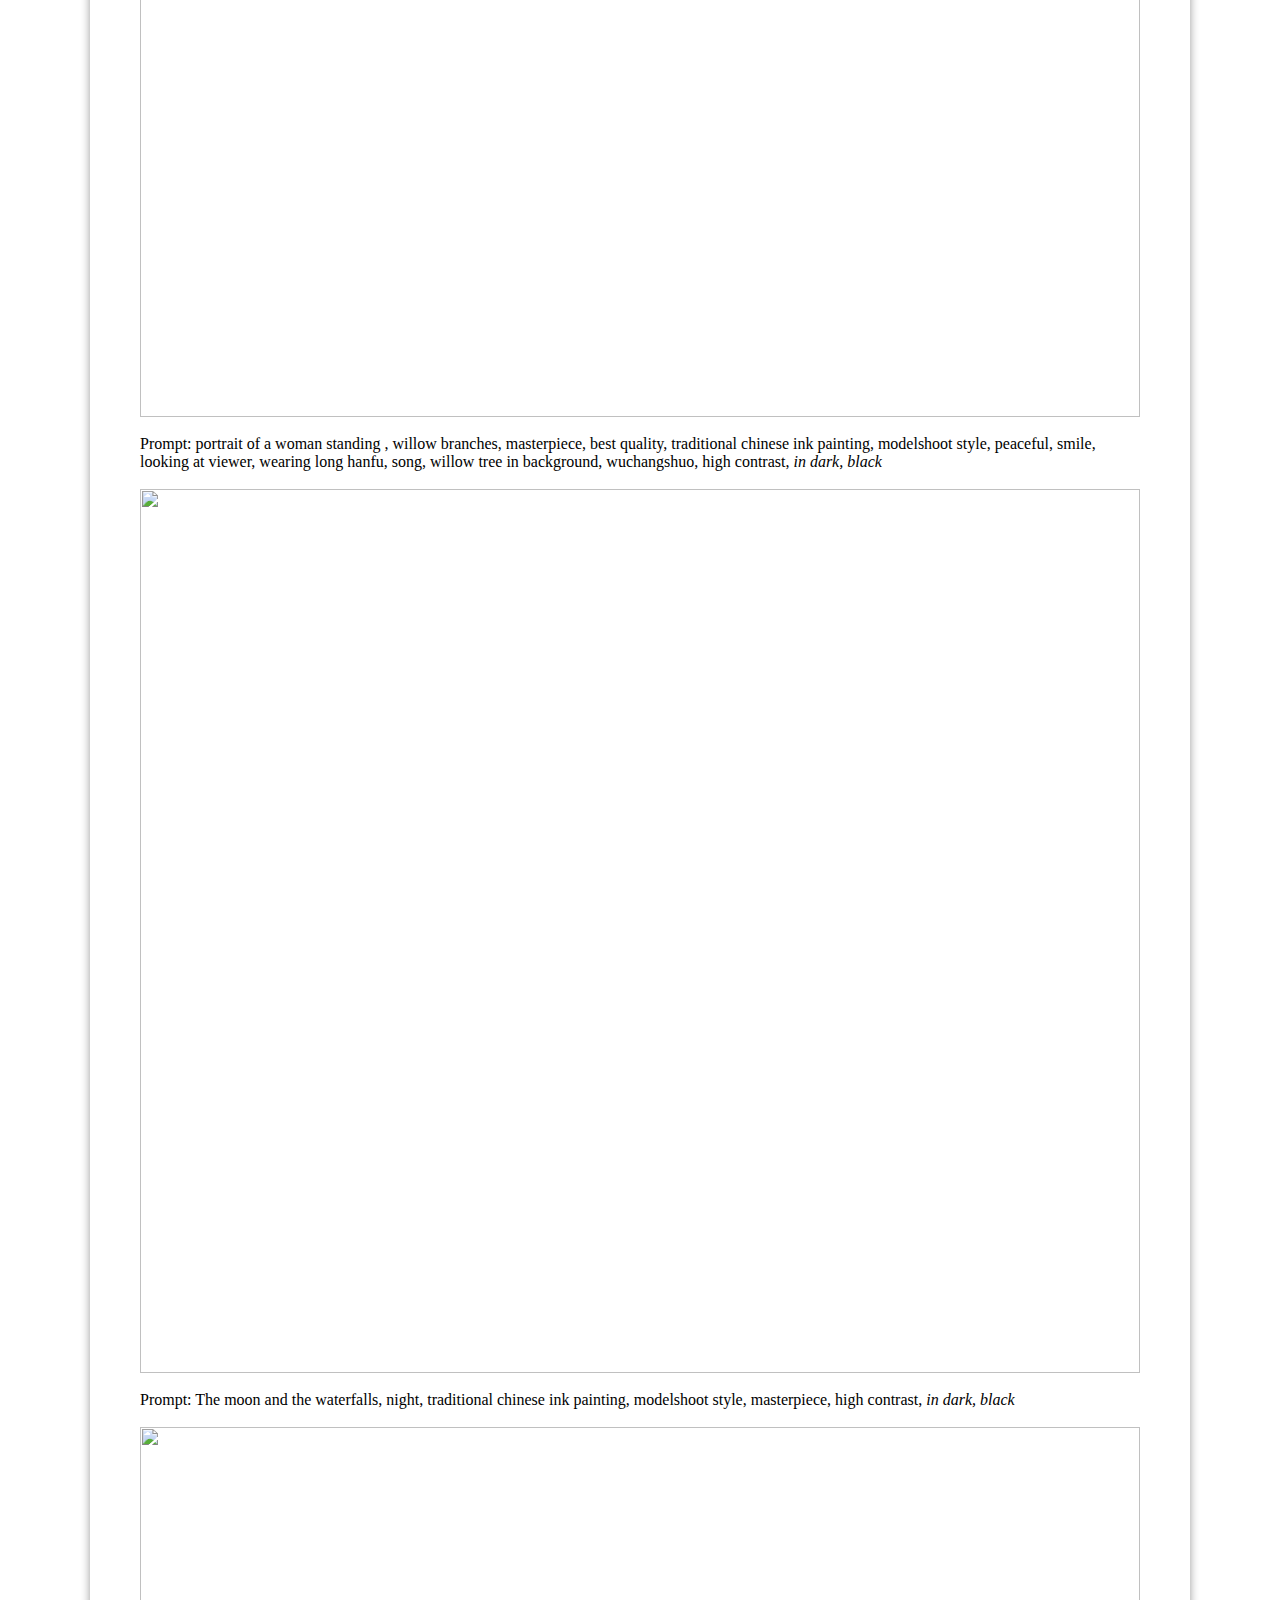
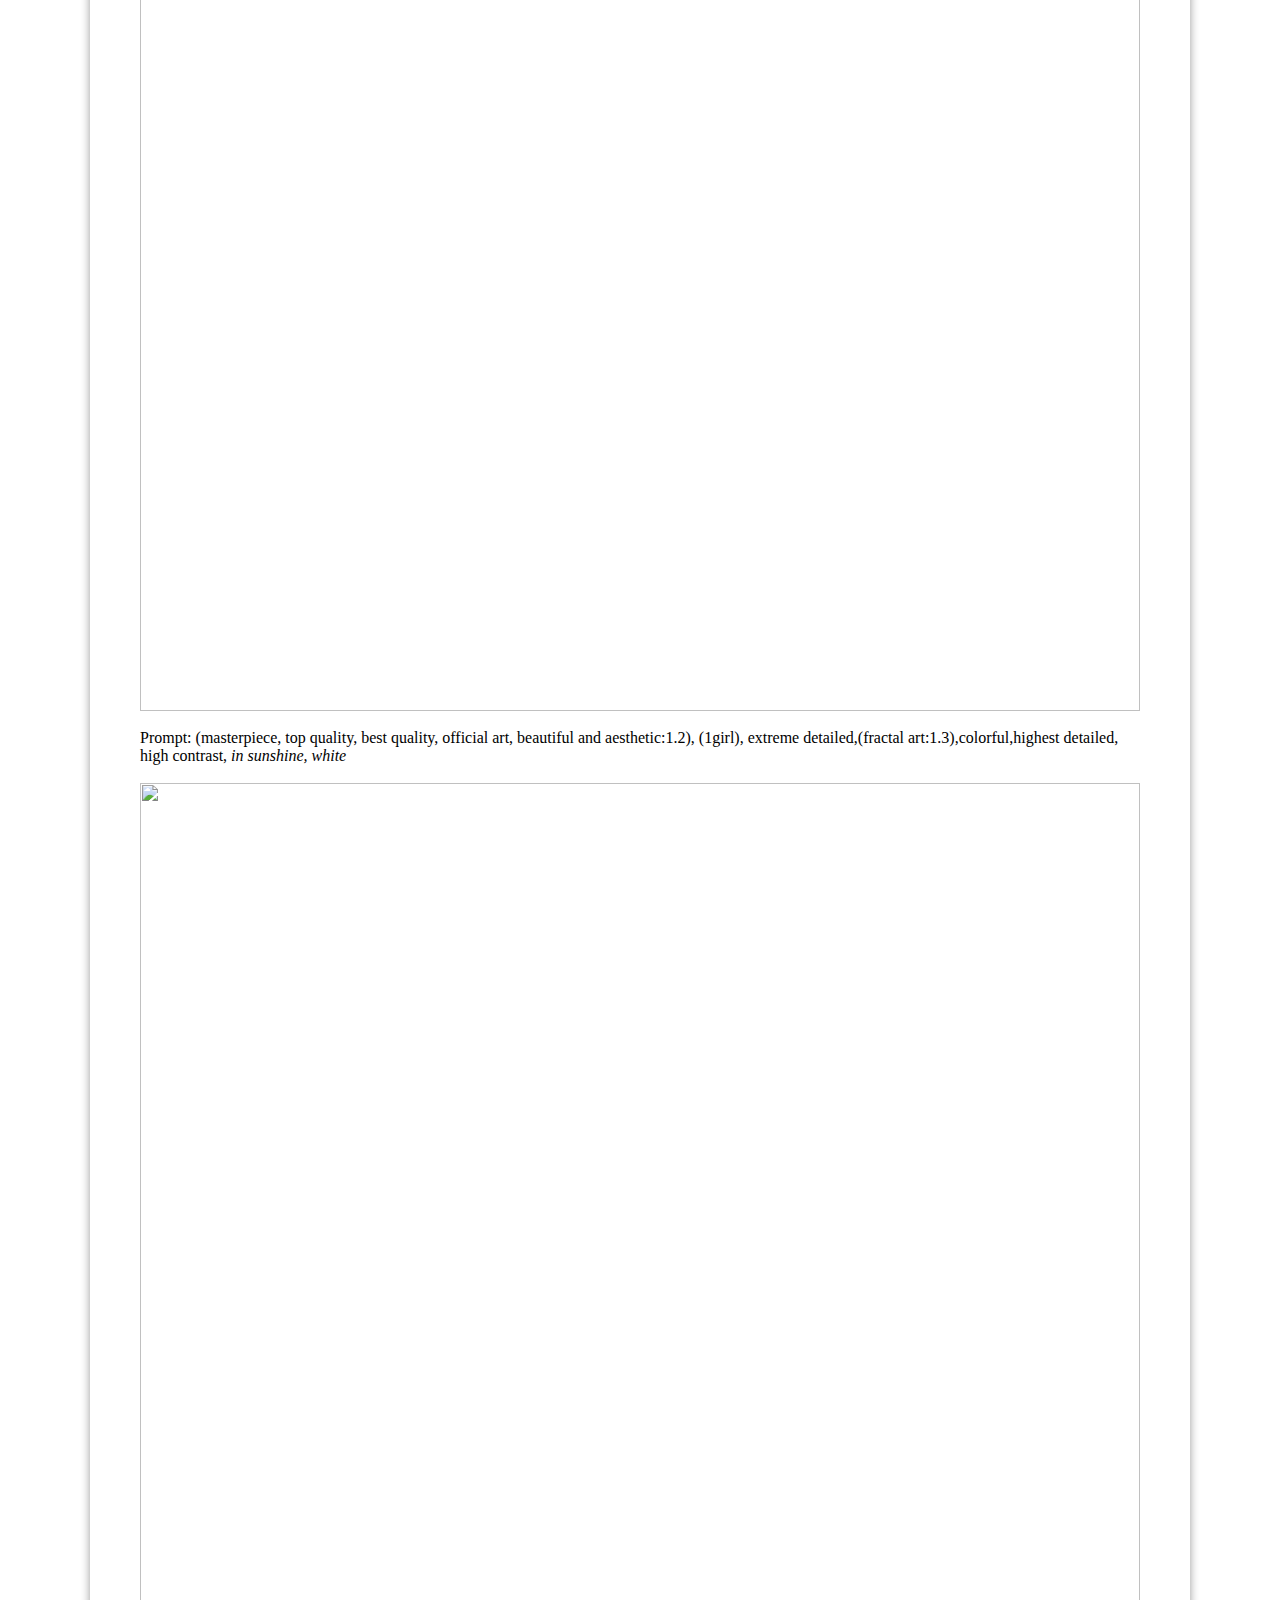
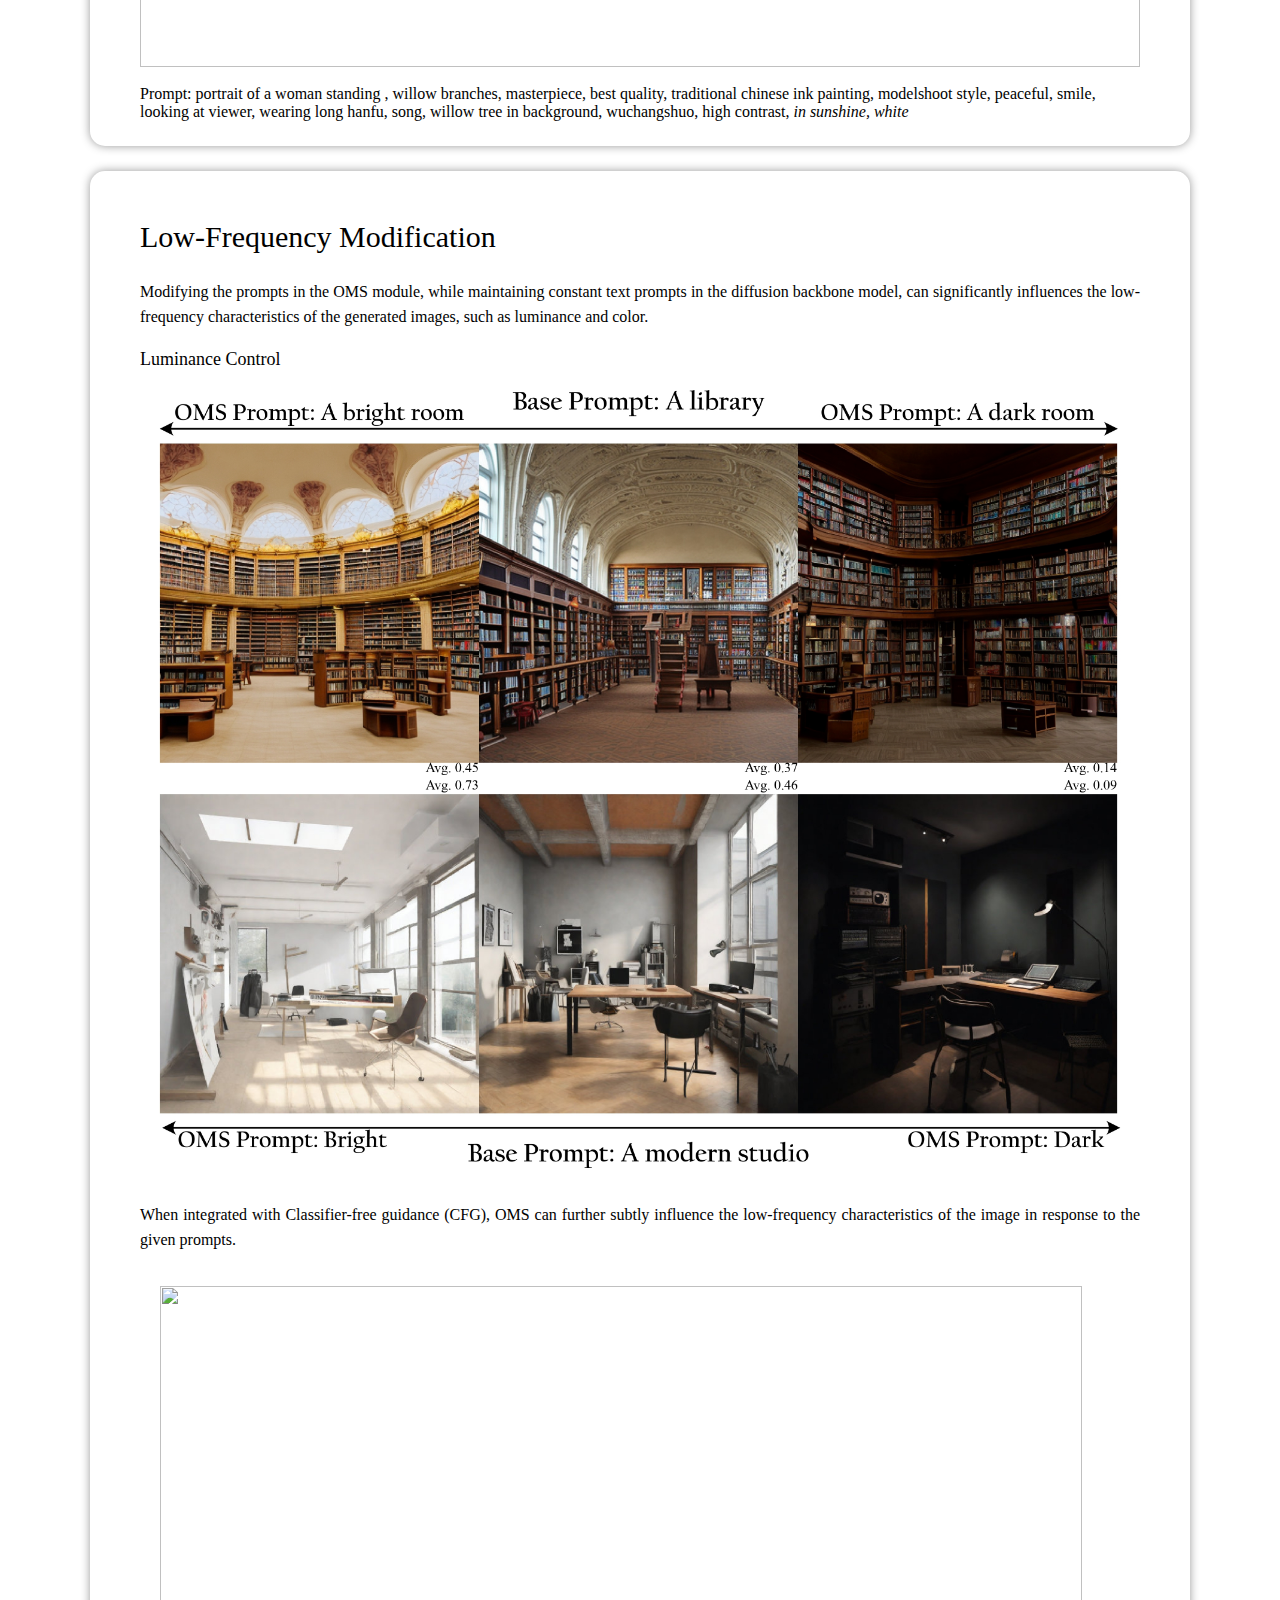
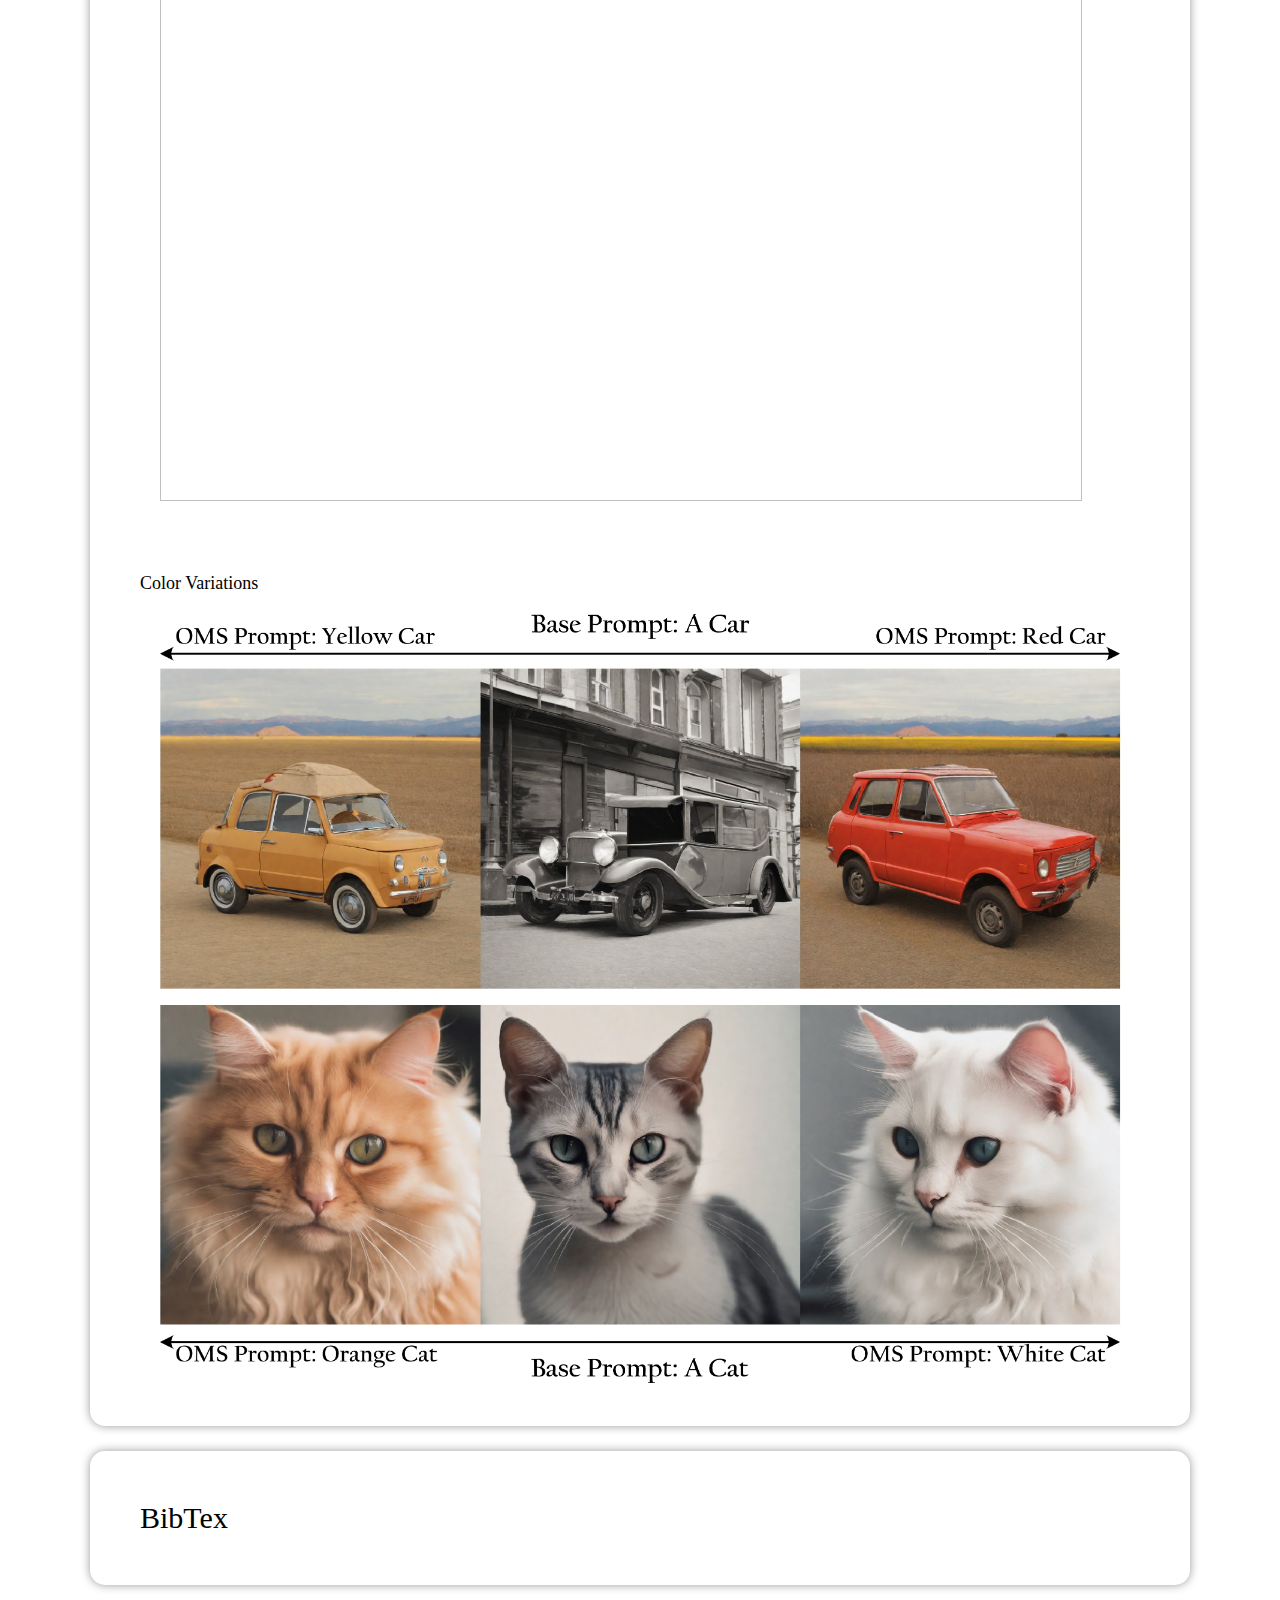
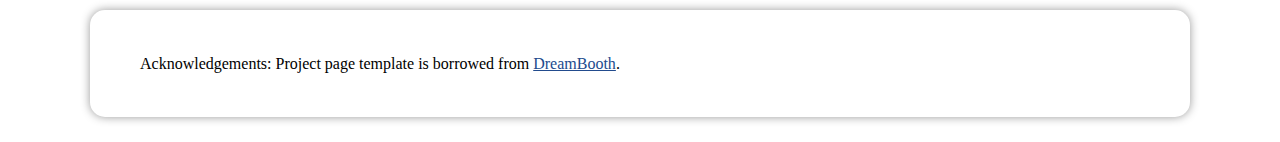
==== commit 940aa1eb: "update oms" ====
--- a/OneMoreStep/index.html
+++ b/OneMoreStep/index.html
@@ -42,7 +42,8 @@
             <a href="" target="_blank">[Paper]</a> &nbsp;&nbsp;&nbsp;&nbsp;
 	          <a href="https://github.com/mhh0318/OneMoreStep" target="_blank">[Code]</a> &nbsp;&nbsp;&nbsp;&nbsp;
             <!-- (<font color="#C70039">Hot!</font>) <a href="https://huggingface.co/models?other=diffusers%3AOMSPipeline" target="_blank">[Hugging Face]</a> -->
-            <a href="https://huggingface.co/models?other=diffusers%3AOMSPipeline" target="_blank">[Hugging Face]</a>
+            <a href="https://huggingface.co/models?other=diffusers%3AOMSPipeline" target="_blank">[Hugging Face Model]</a> &nbsp;&nbsp;&nbsp;&nbsp;
+            <a href="https://huggingface.co/spaces/h1t/oms_sdxl_lcm" target="_blank">[Hugging Face Demo]</a>
           </p>
     </font>
 </div>
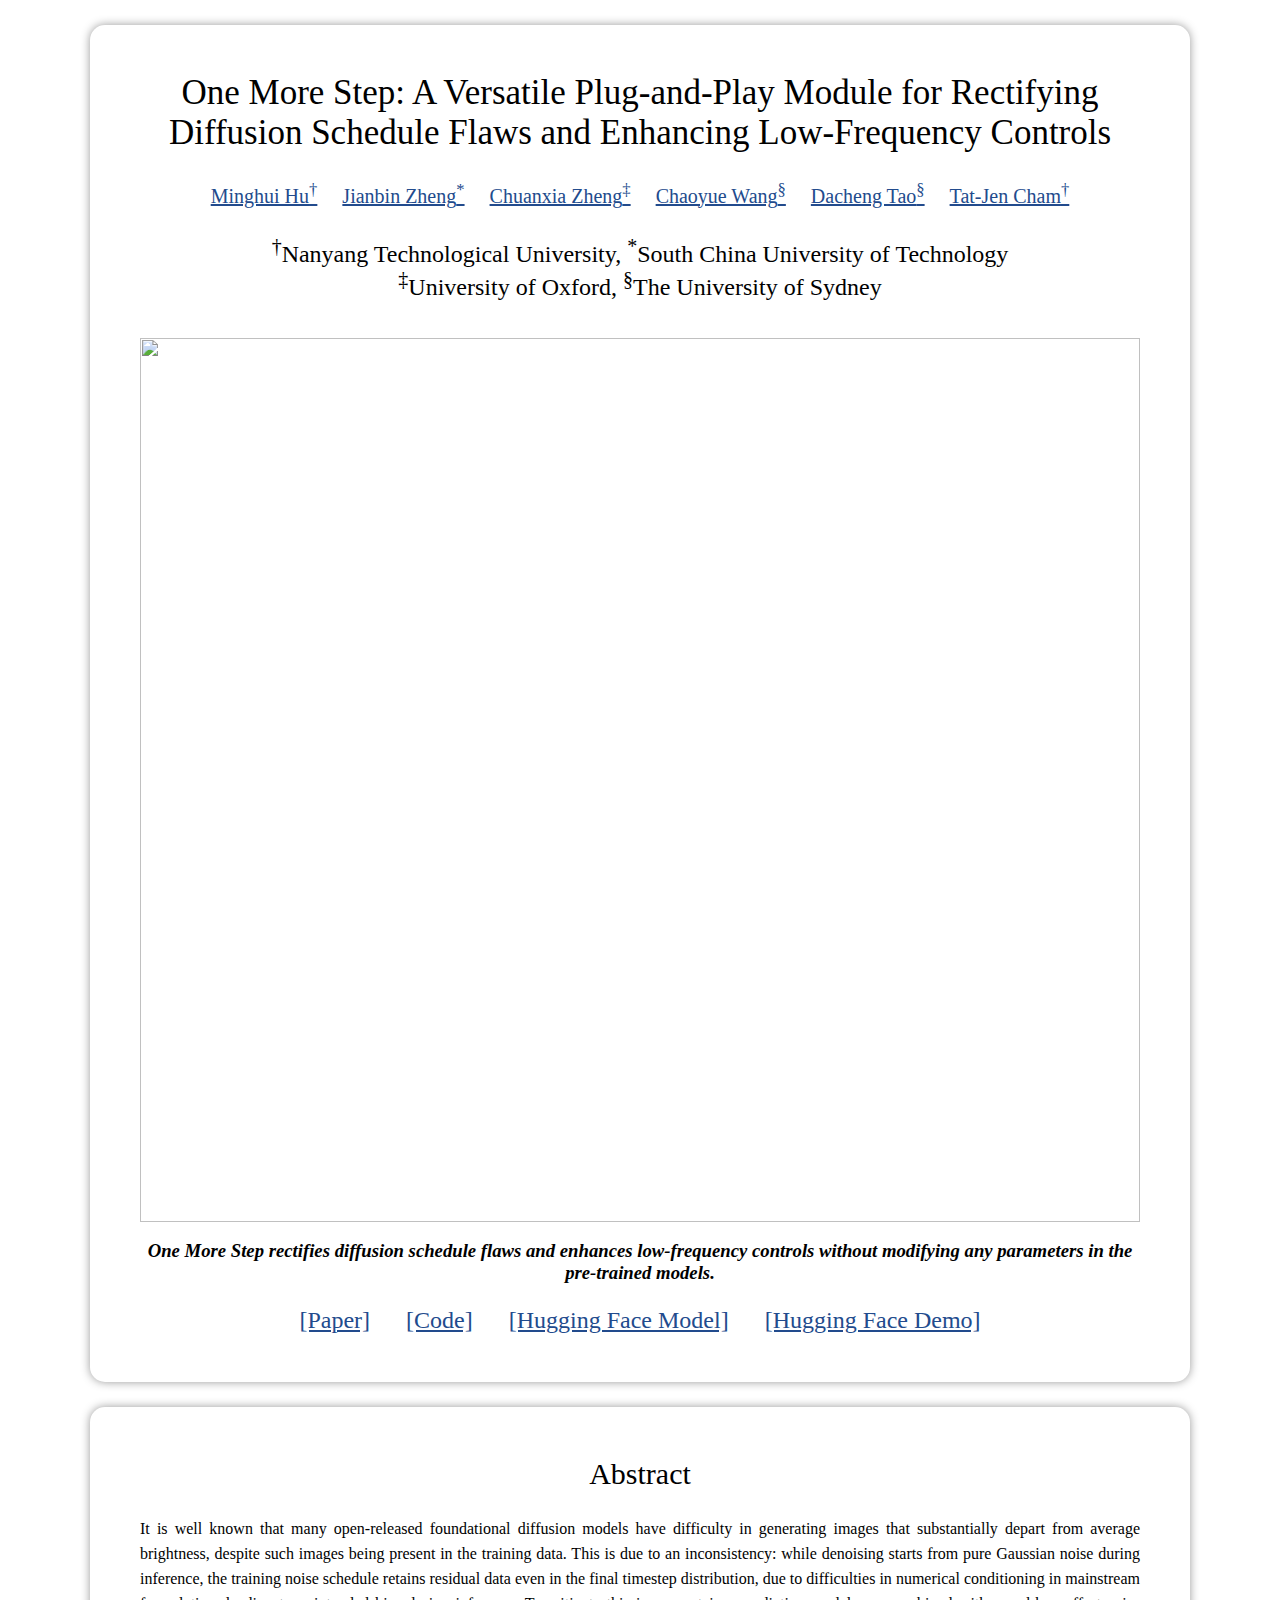
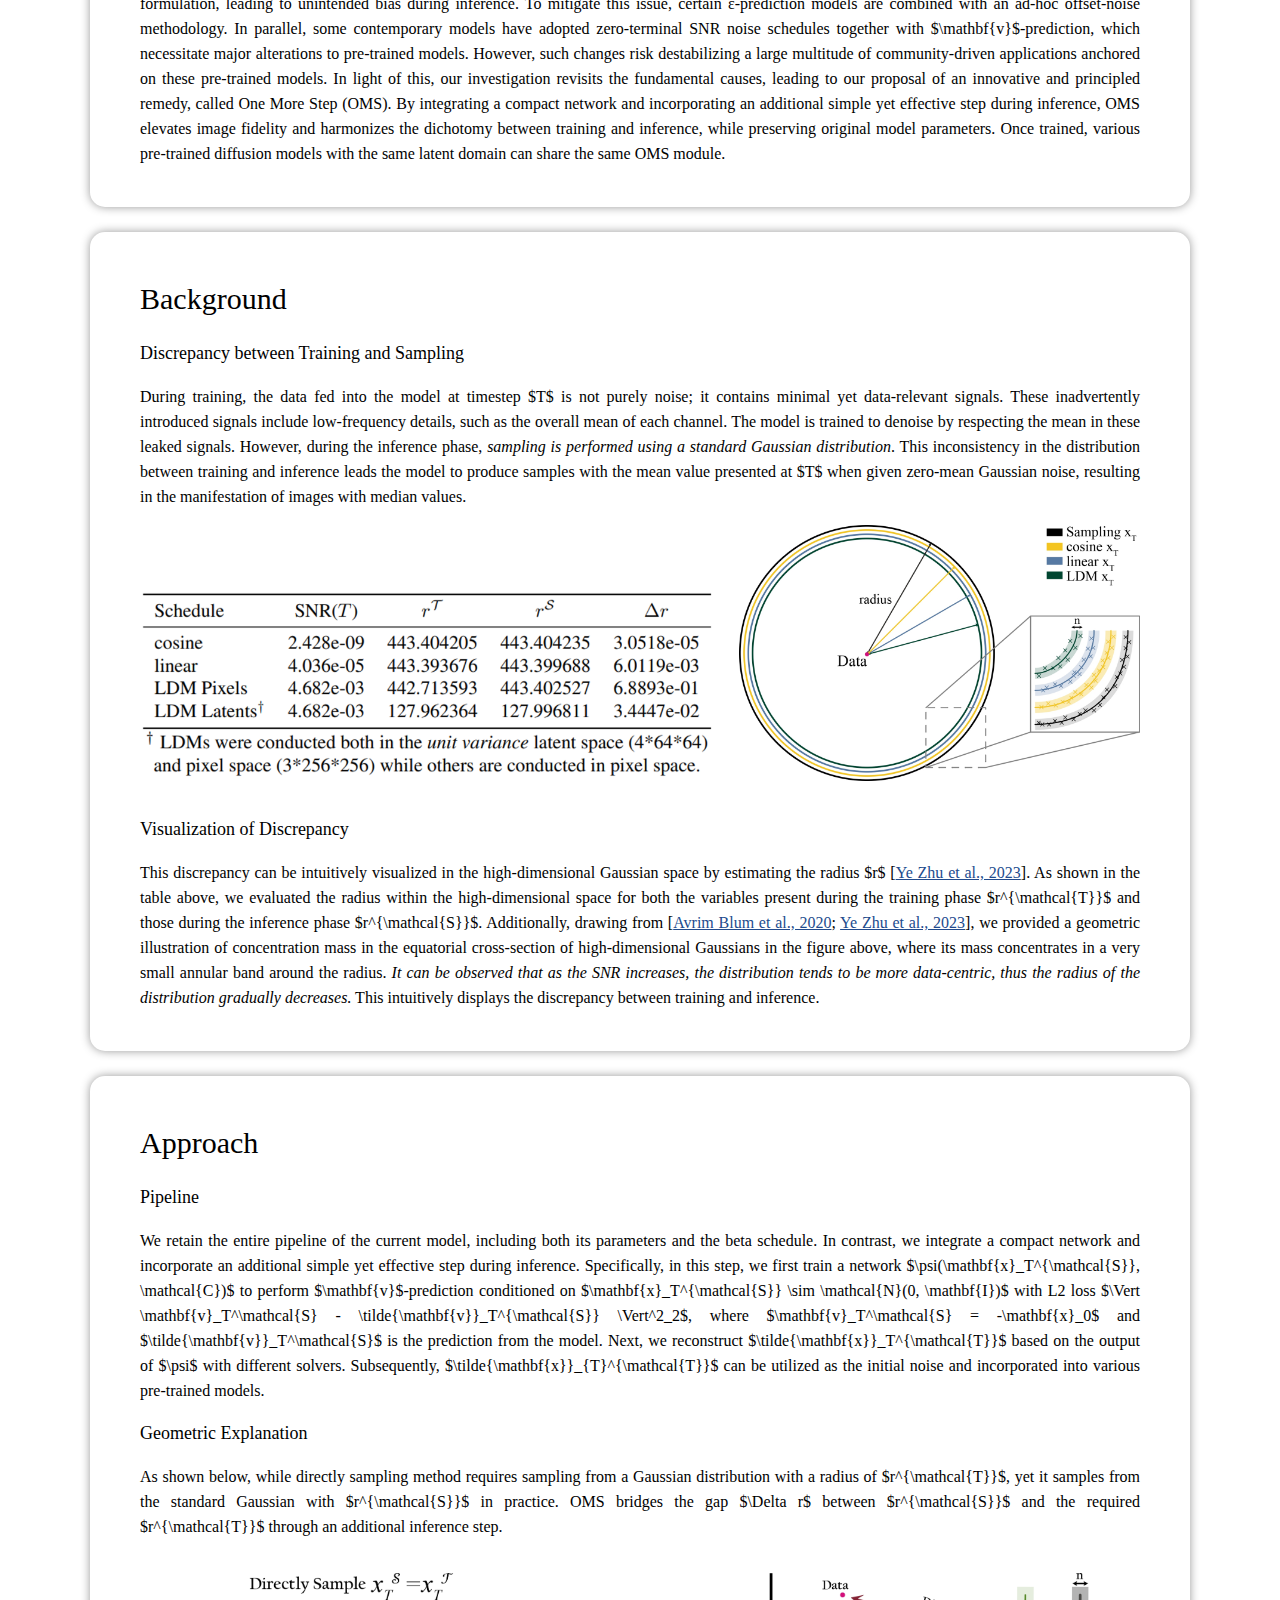
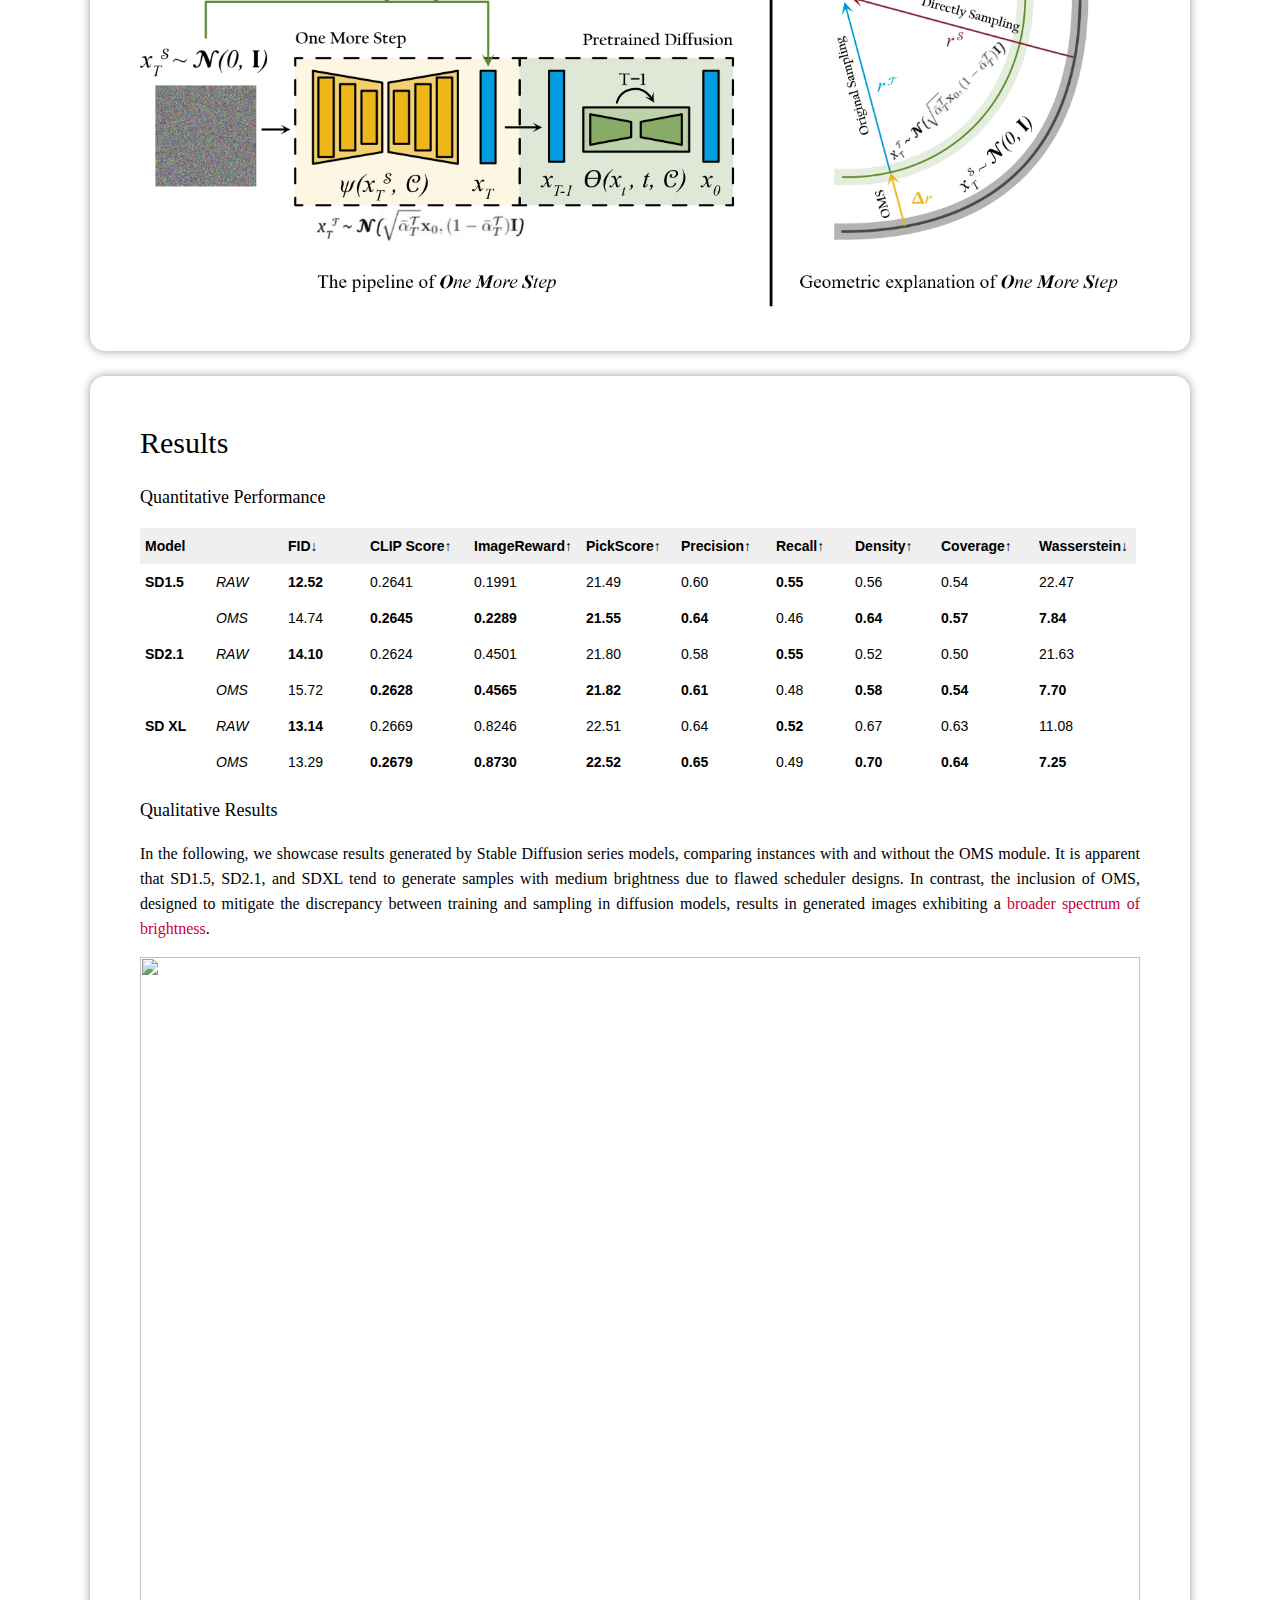
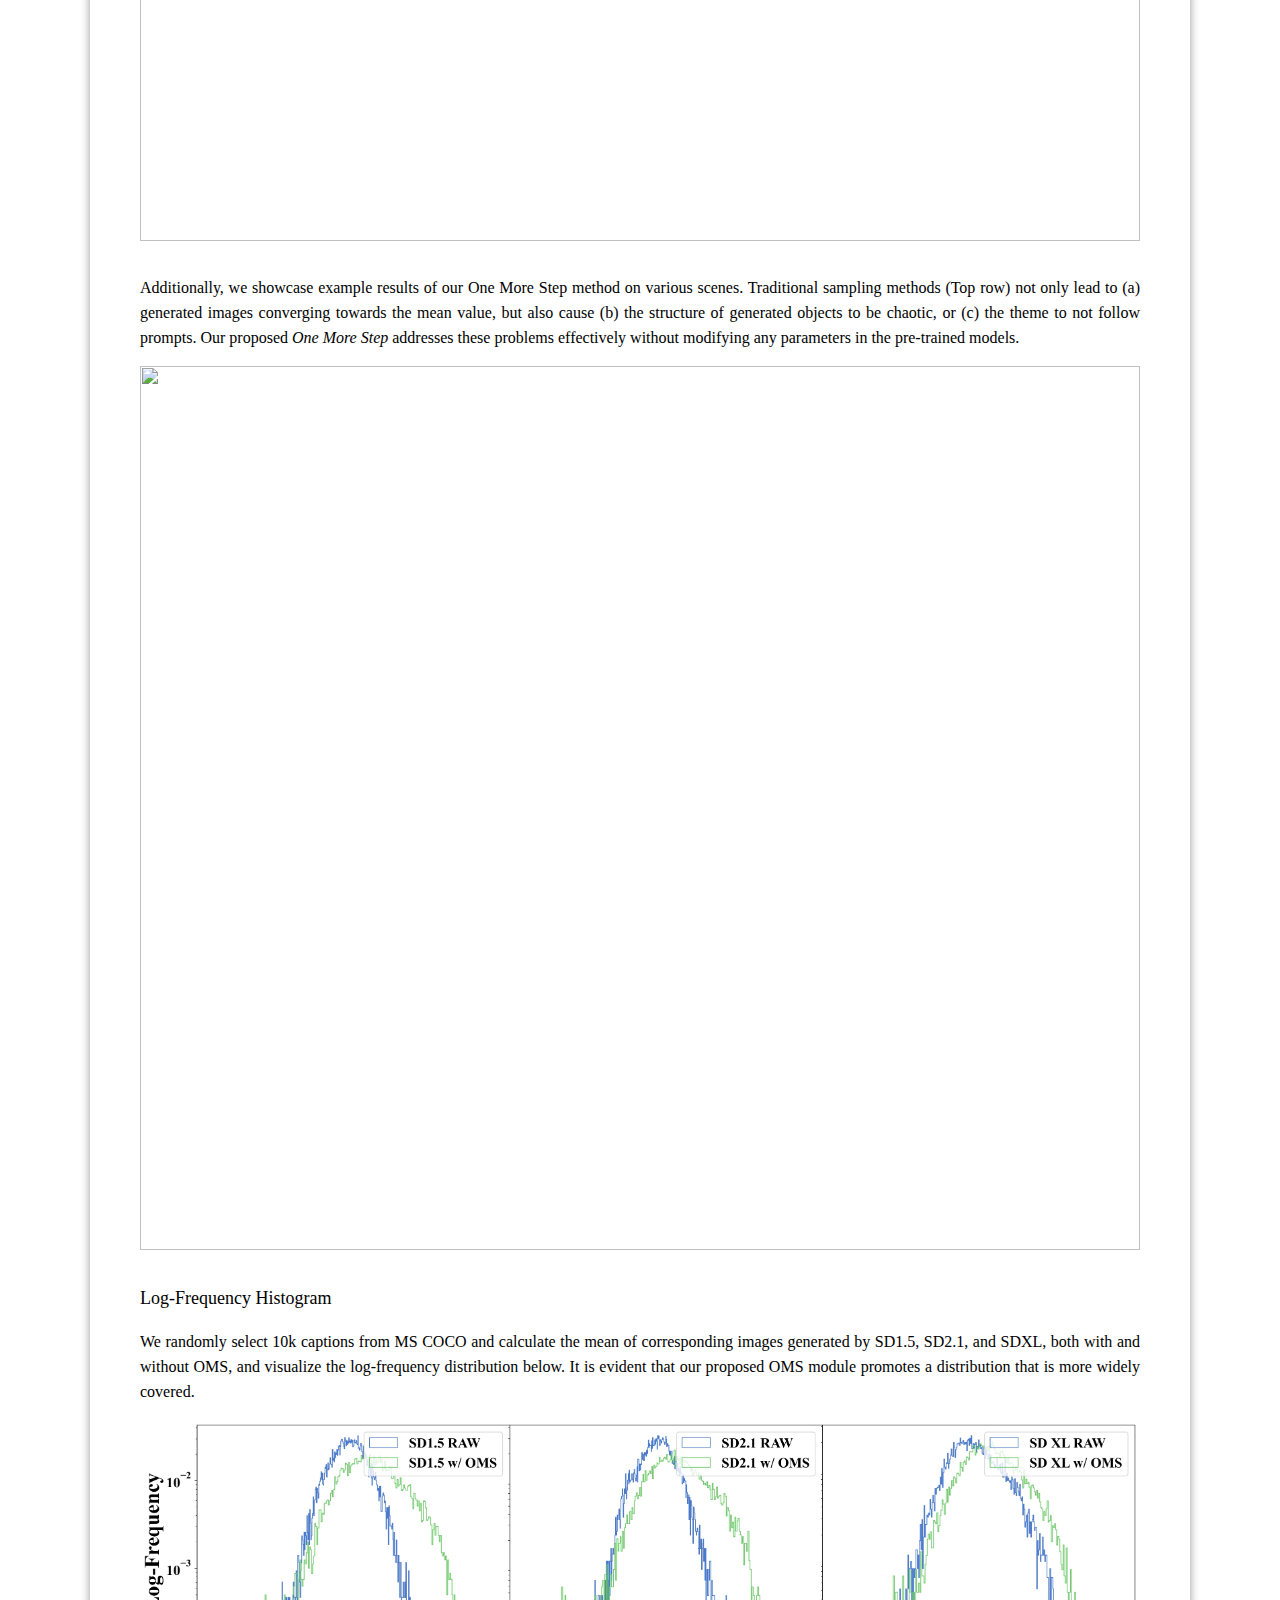
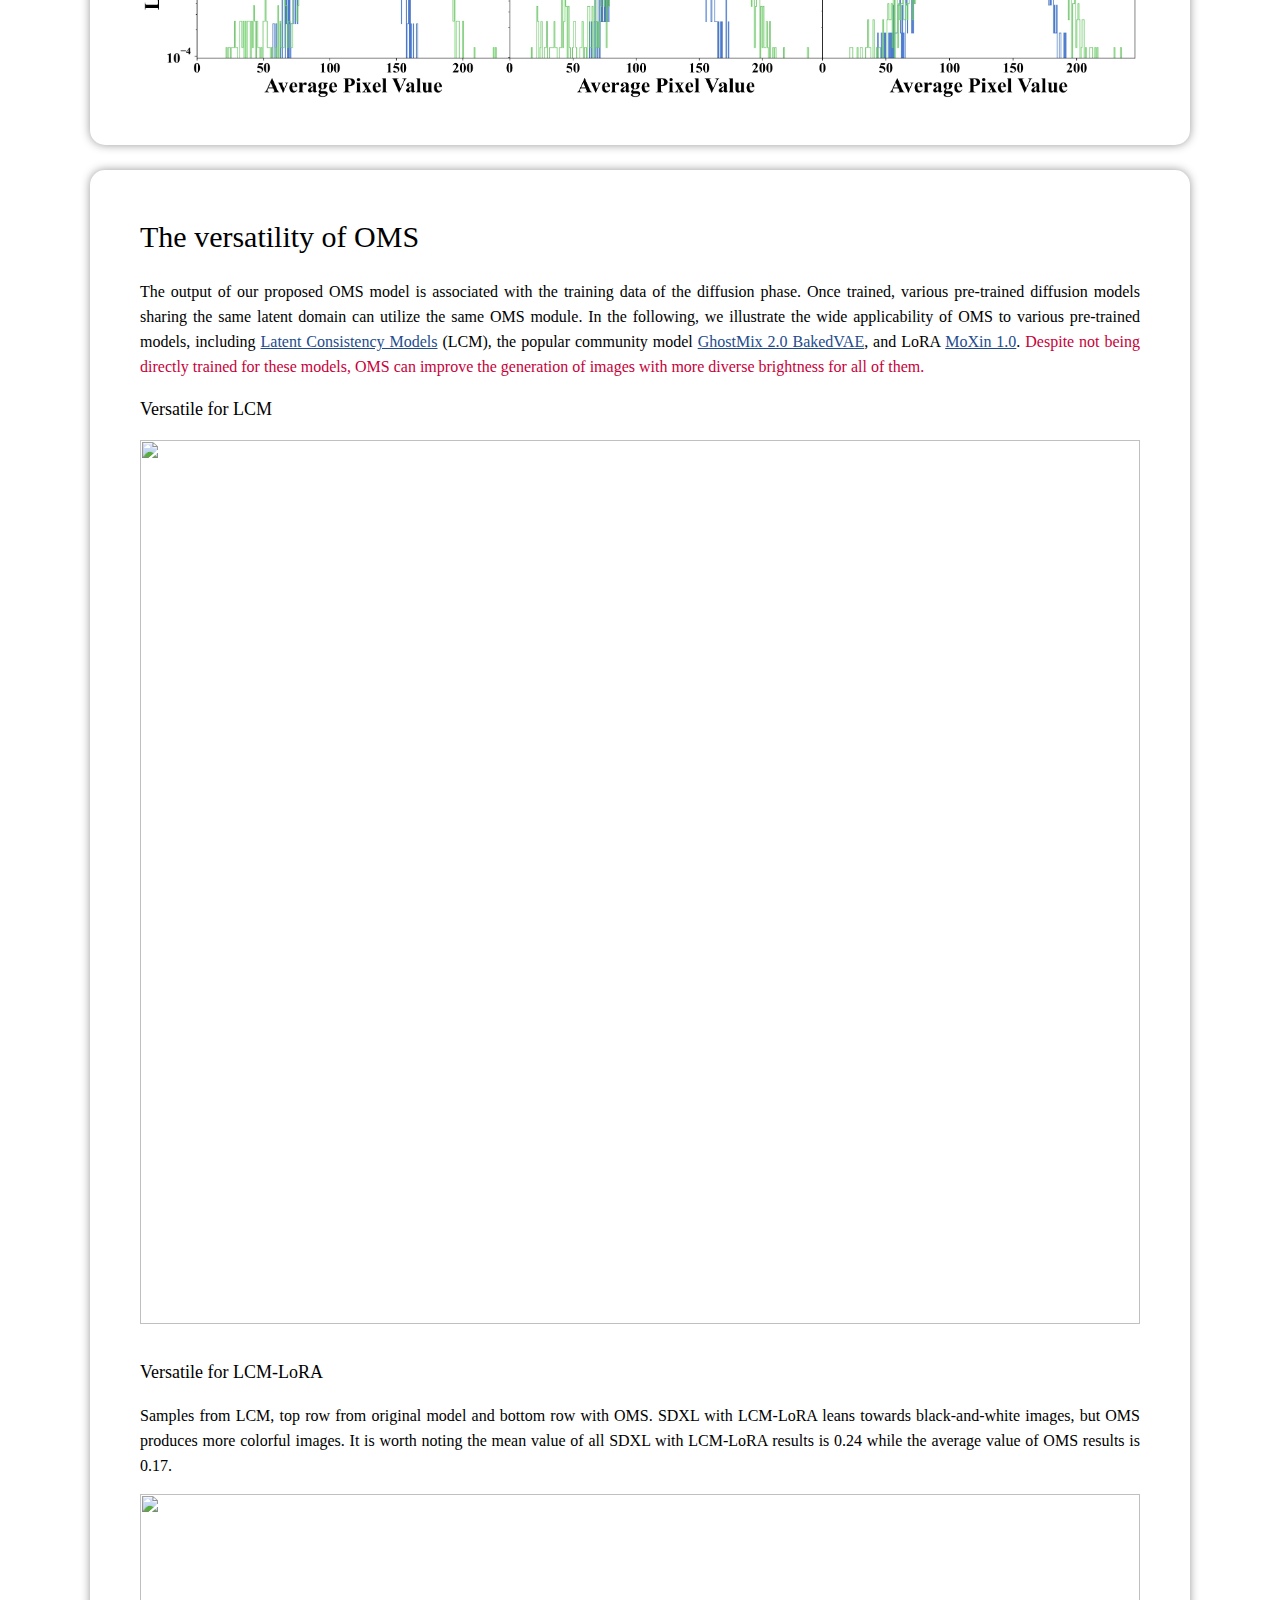
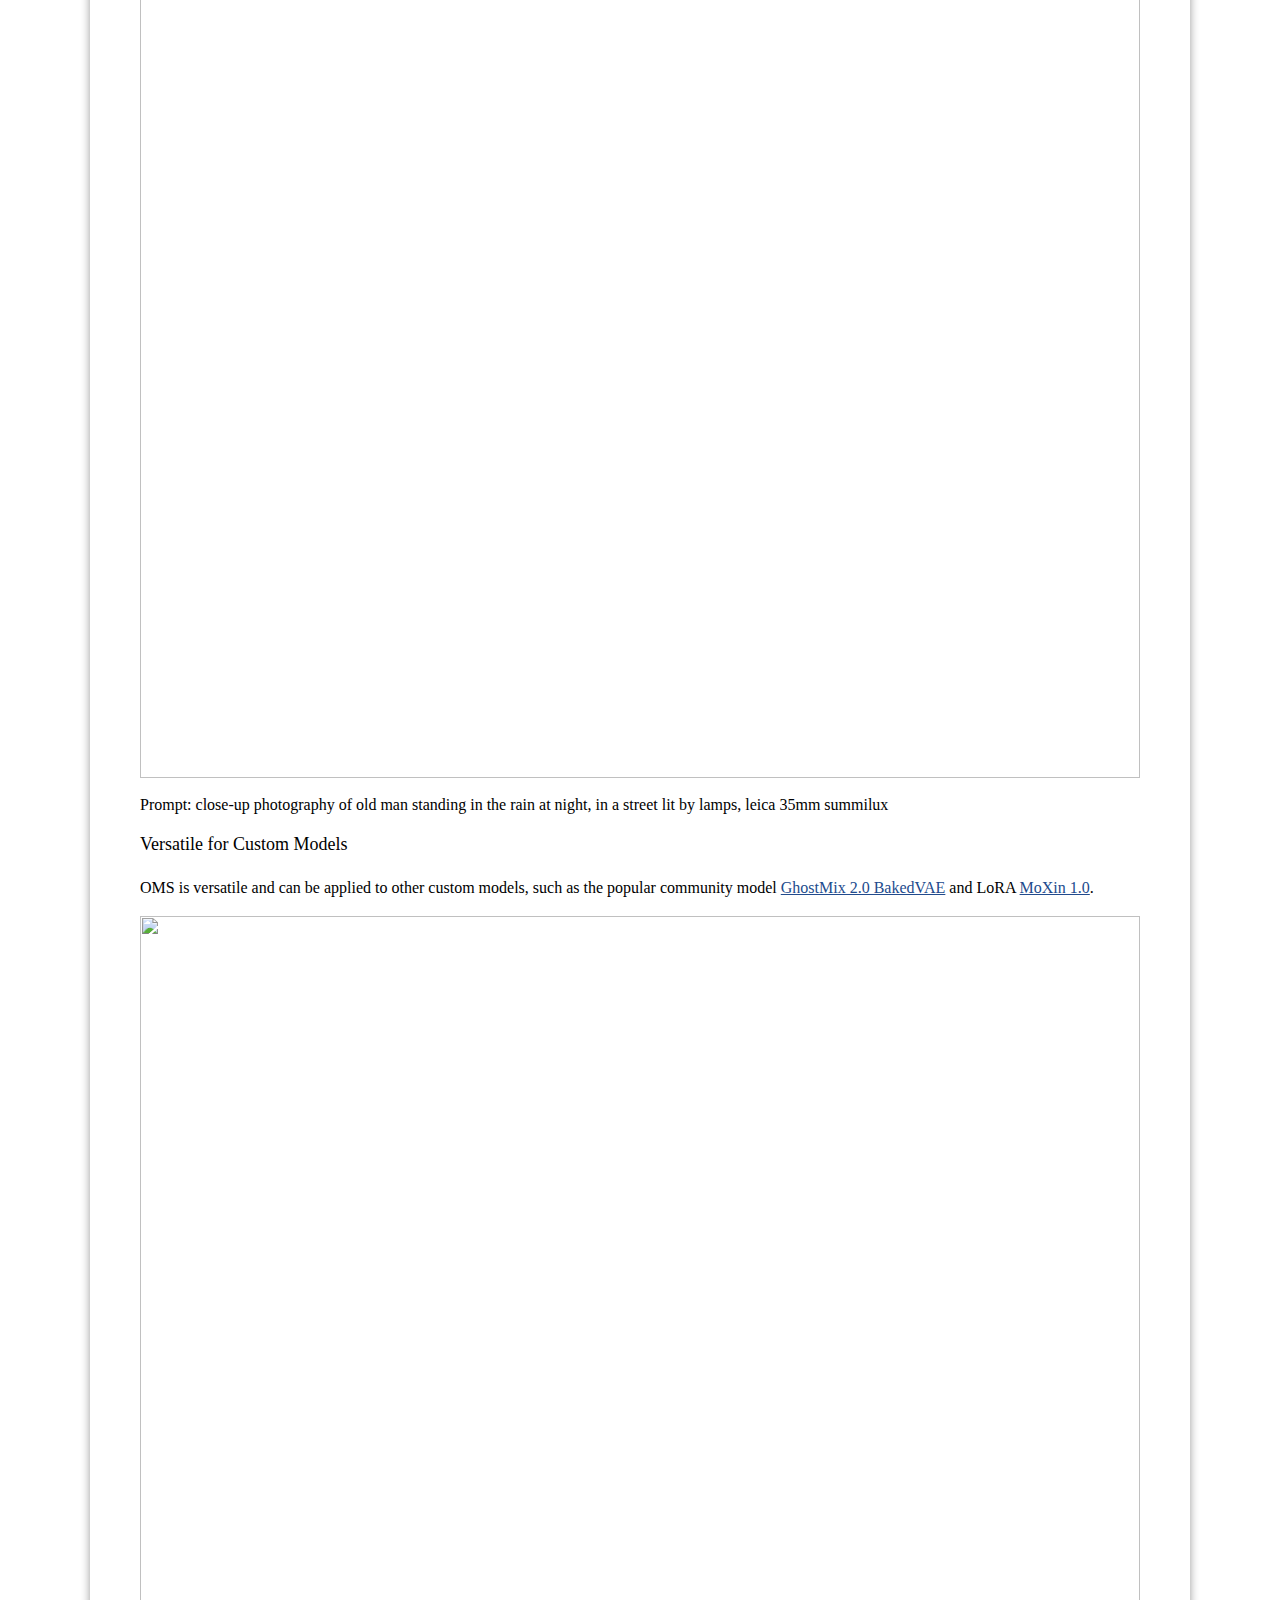
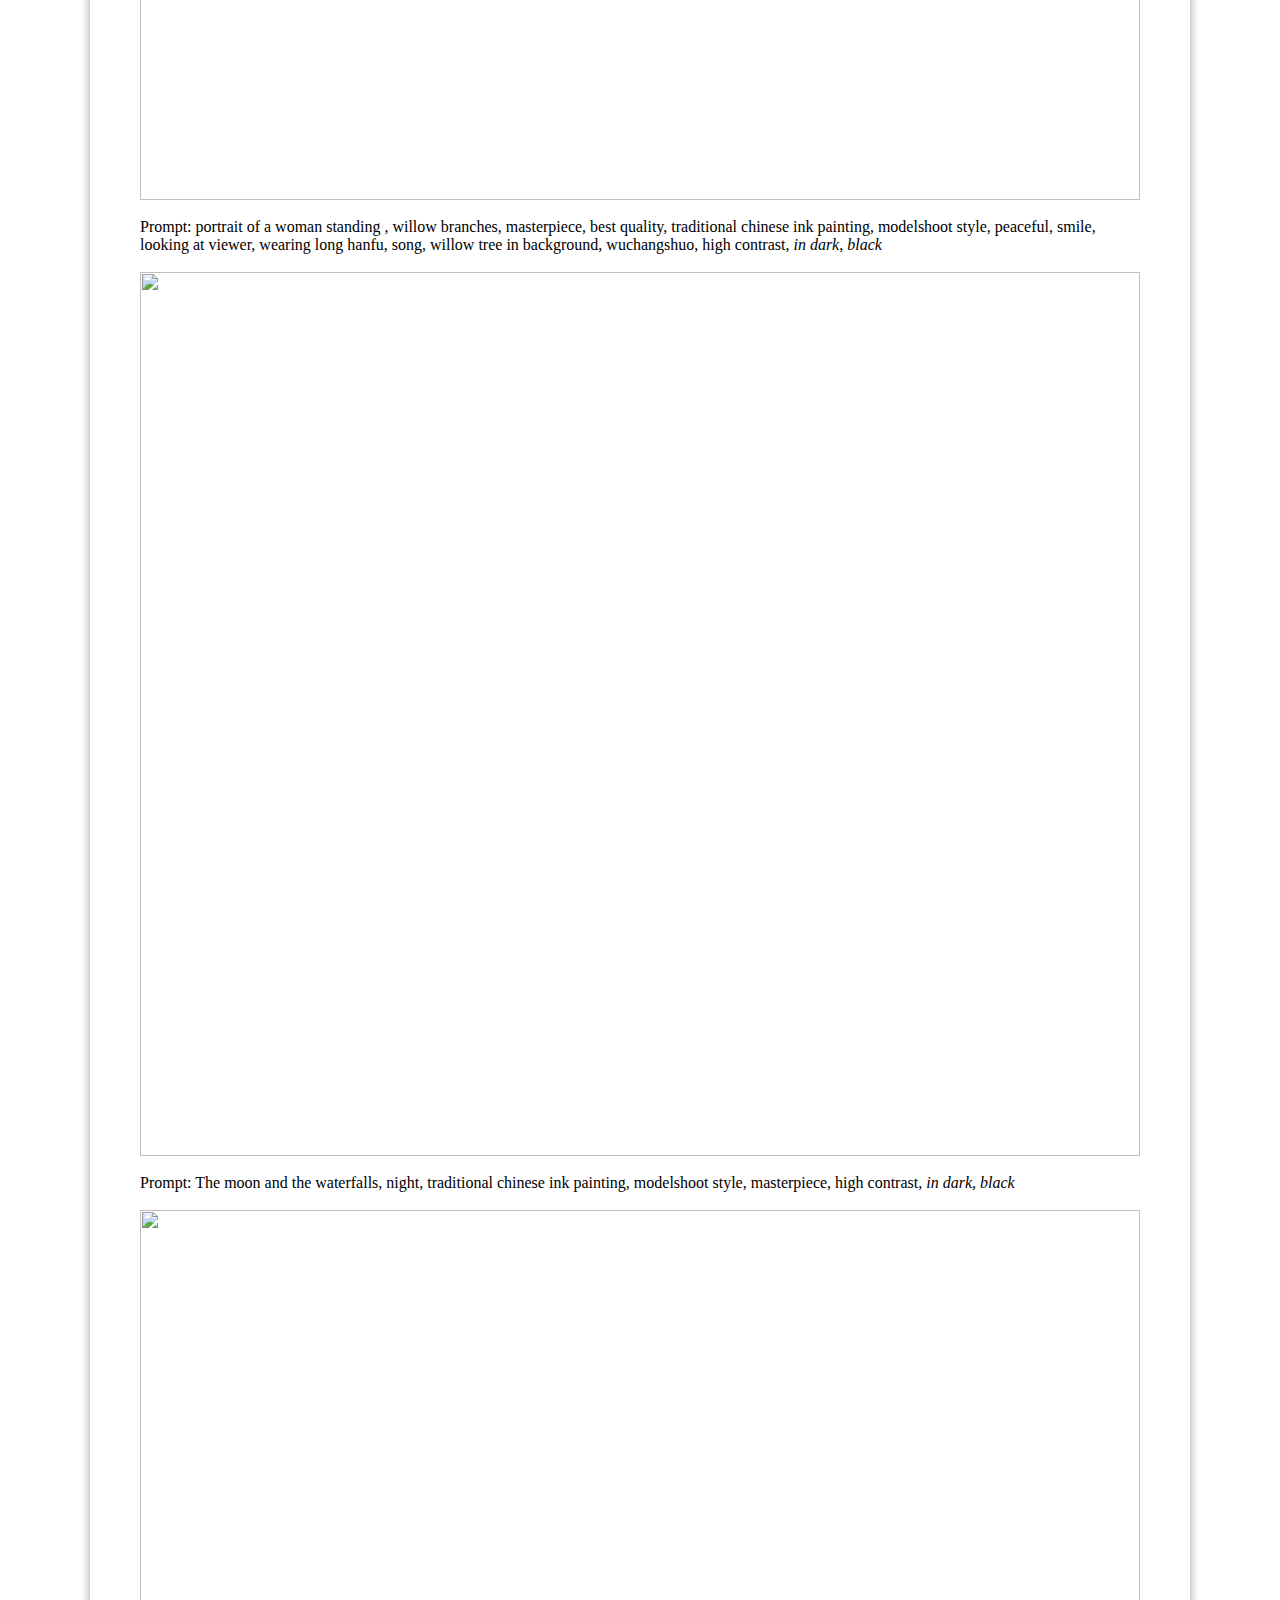
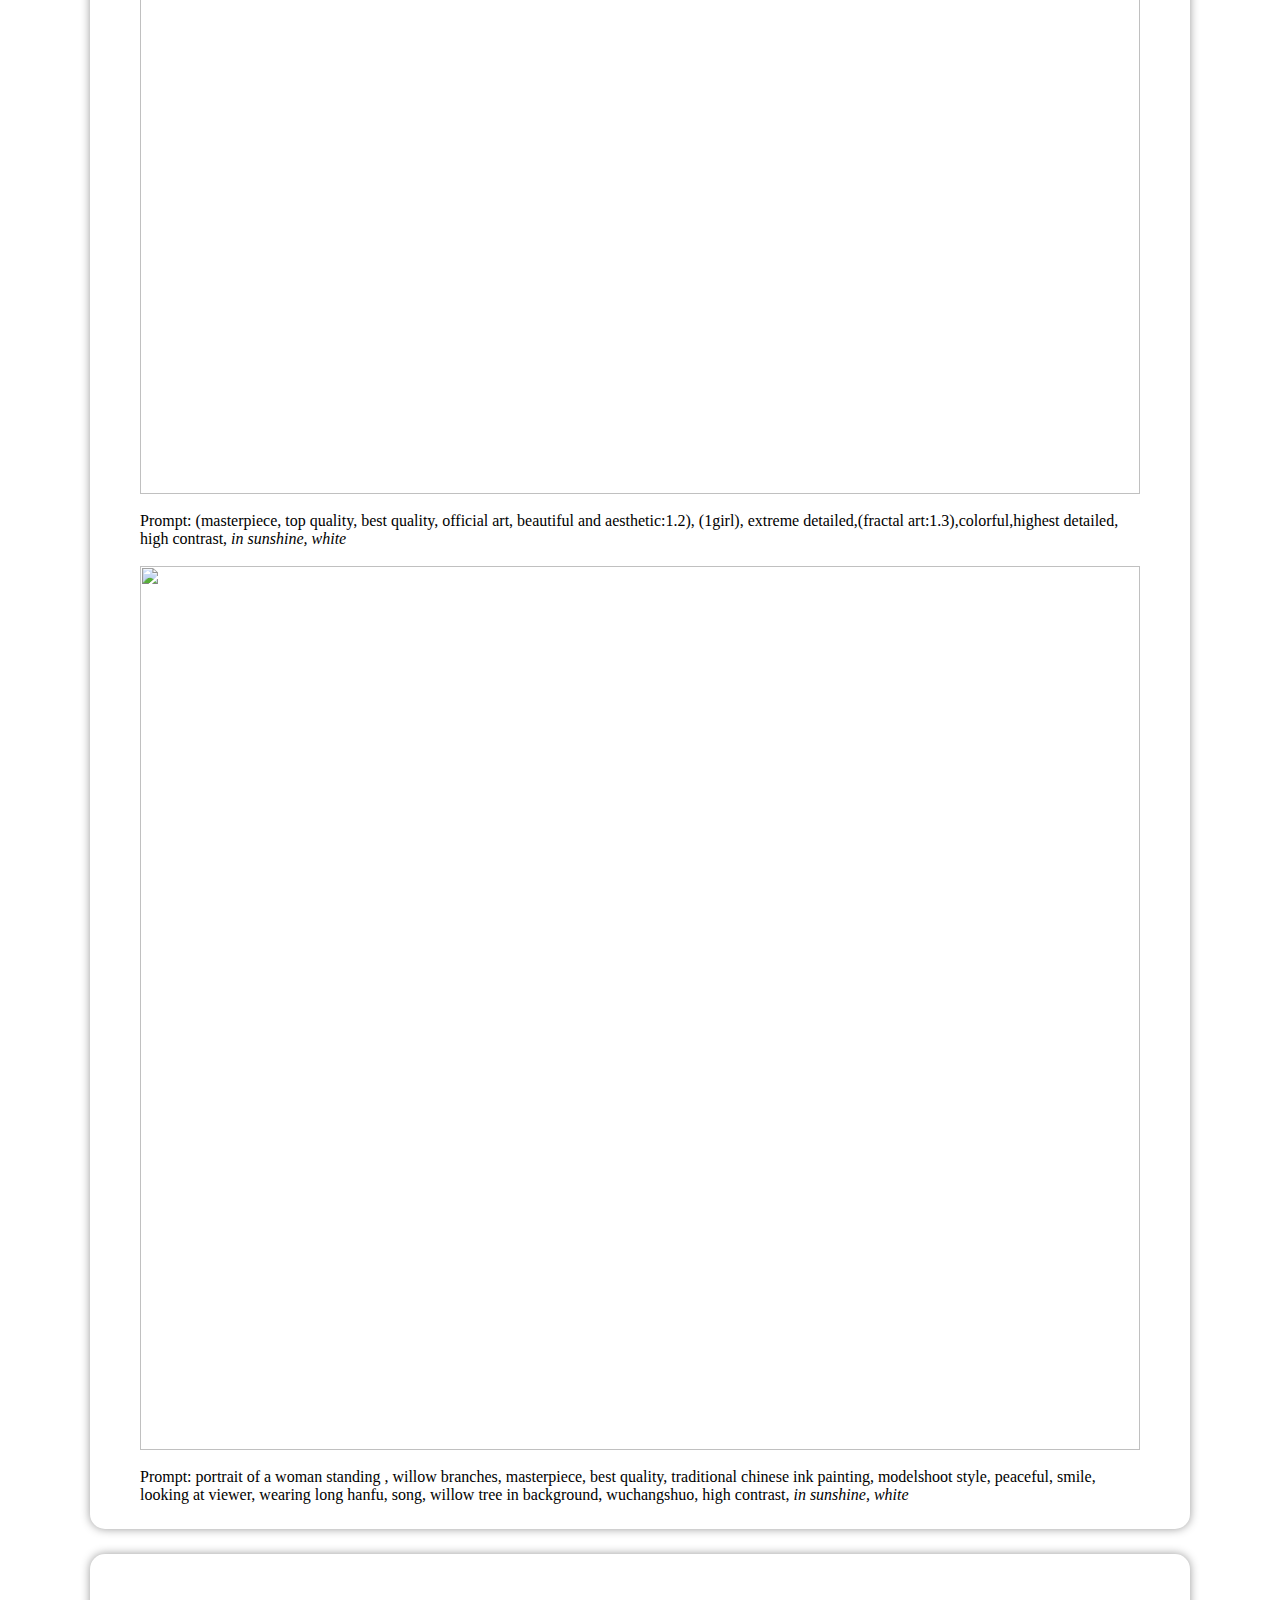
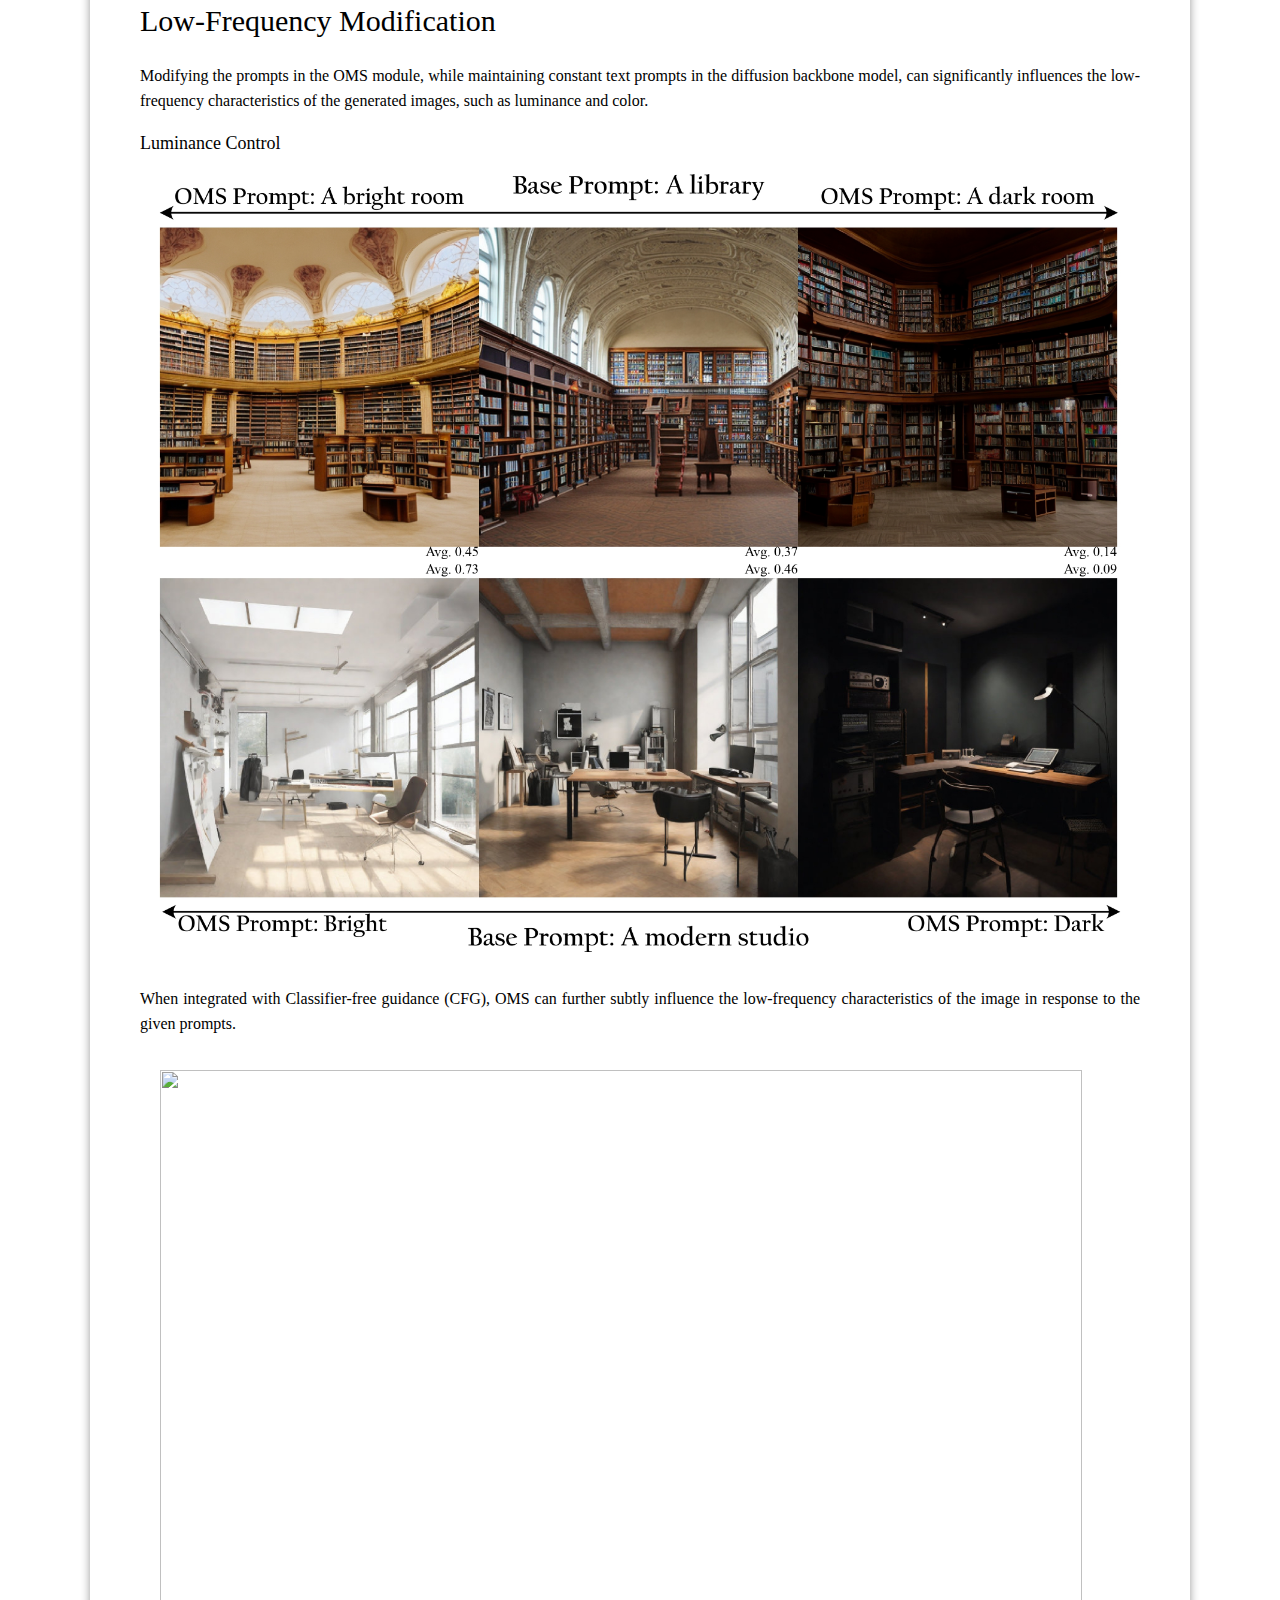
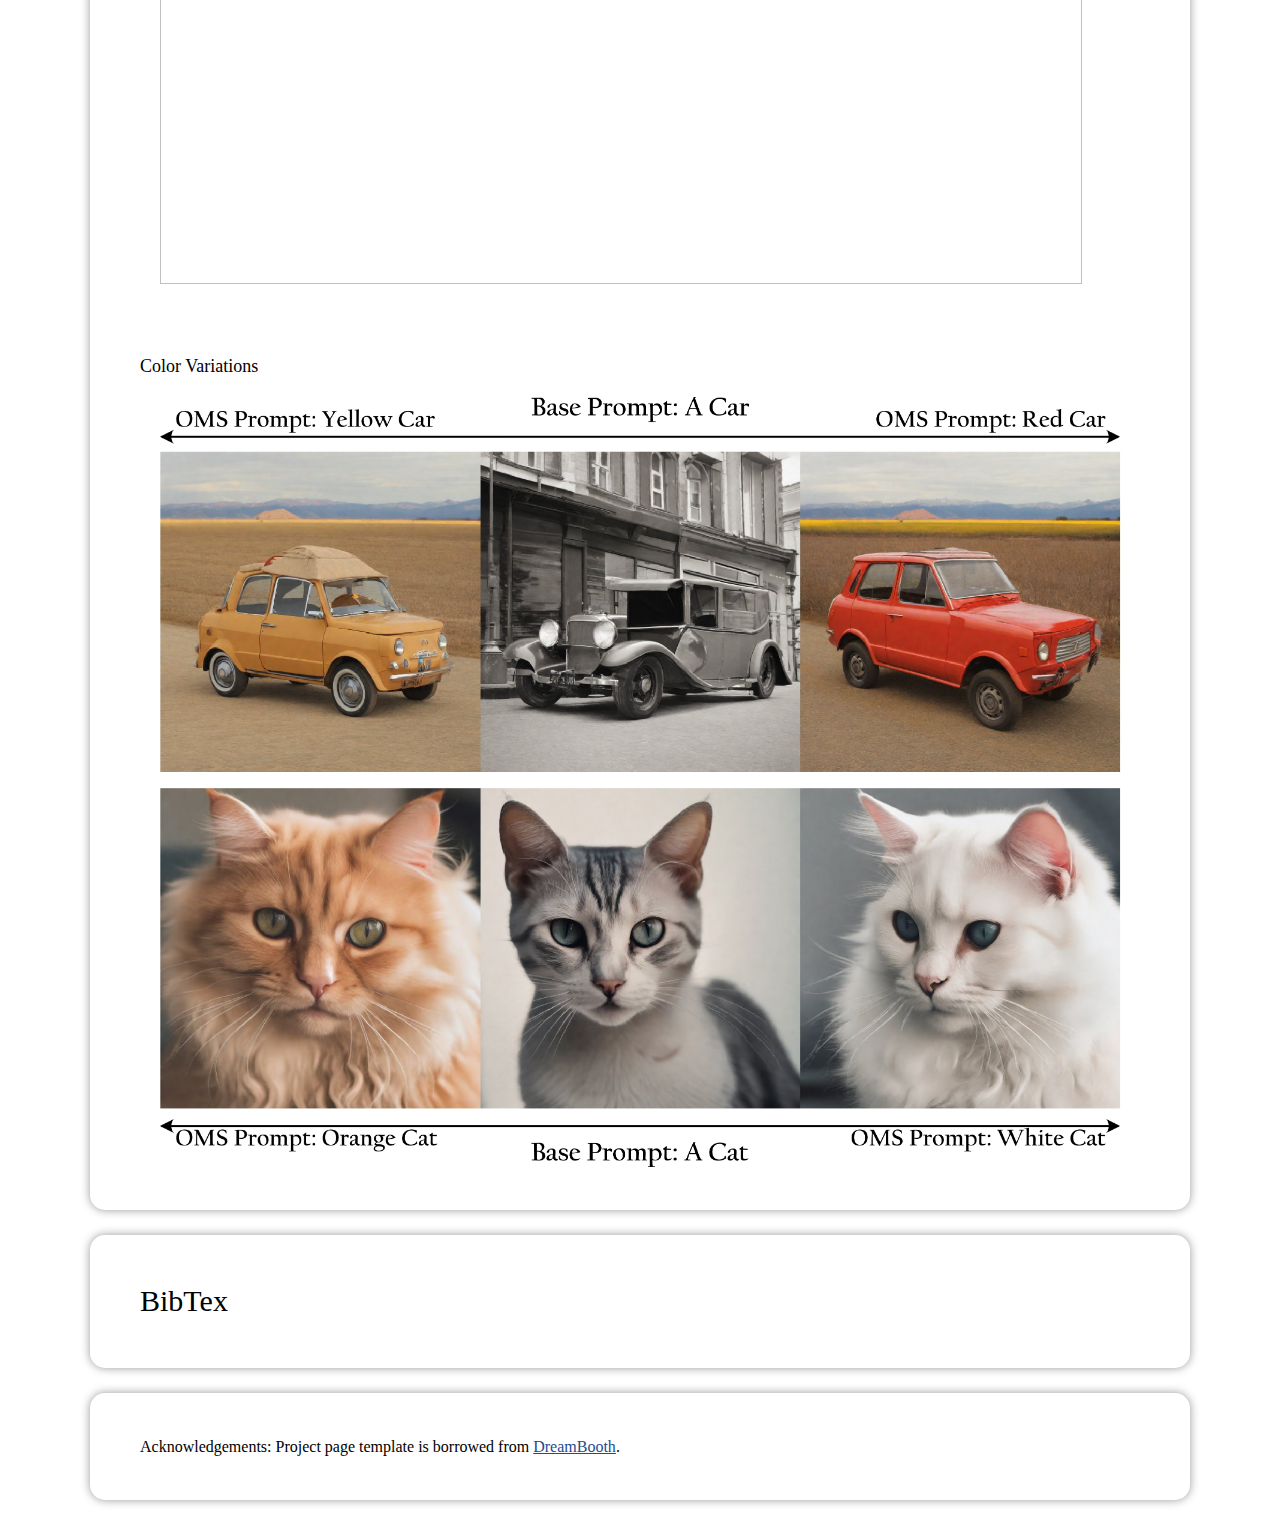
==== commit 2c2482a1: "update oms front.png" ====
--- a/OneMoreStep/index.html
+++ b/OneMoreStep/index.html
@@ -35,7 +35,7 @@
     <sup>&Dagger;</sup>University of Oxford, <sup>&sect;</sup>The University of Sydney
   </span></p>
   <br>
-  <img src="./assets/front.jpg" style="width:100%;"><br>
+  <img src="./assets/front.png" style="width:100%;"><br>
   <h3 style="text-align:center"><em>One More Step rectifies diffusion schedule flaws and enhances low-frequency controls without modifying any parameters in the pre-trained models.</em></h3>
     <font size="+2">
           <p style="text-align: center;">
@@ -220,6 +220,12 @@
     In contrast, the inclusion of OMS, designed to mitigate the discrepancy between training and sampling in diffusion models, results in generated images exhibiting a <font color="#C70039">broader spectrum of brightness</font>.
   </p>
   <img class="summary-img" src="./assets/quality.jpg" style="width:100%;"> <br>
+  <p>
+    Additionally, we showcase example results of our One More Step method on various scenes.
+    Traditional sampling methods (Top row) not only lead to (a) generated images converging towards the mean value, but also cause (b) the structure of generated objects to be chaotic, or (c) the theme to not follow prompts.
+    Our proposed <em>One More Step</em> addresses these problems effectively <b>without modifying any parameters</b> in the pre-trained models.
+  </p>
+  <img class="summary-img" src="./assets/quality-2.jpg" style="width:100%;"> <br>
   <p style="font-size: 18px"><strong> Log-Frequency Histogram</strong></p>
   <p>
     We randomly select 10k captions from MS COCO and calculate the mean of corresponding images generated by SD1.5, SD2.1, and SDXL, both with and without OMS, and visualize the log-frequency distribution below. It is evident that our proposed OMS module promotes a distribution that is more widely covered.
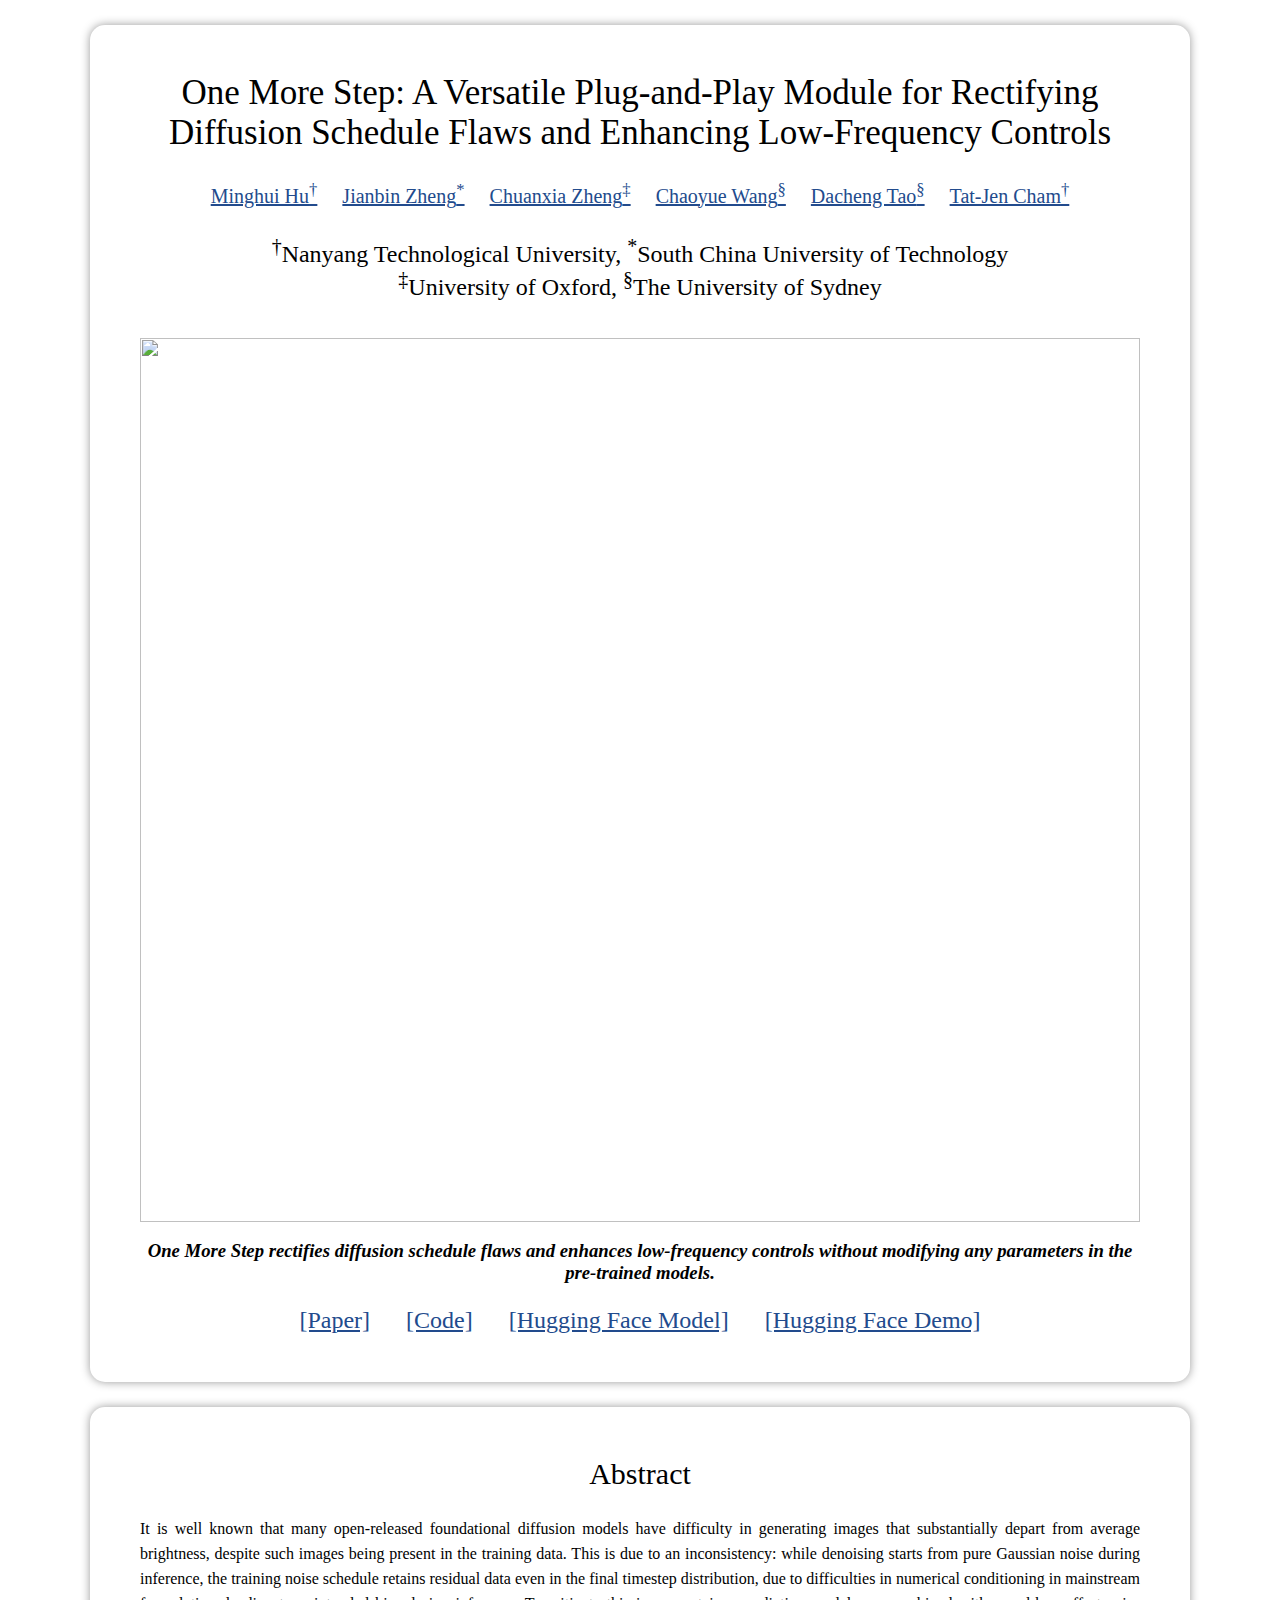
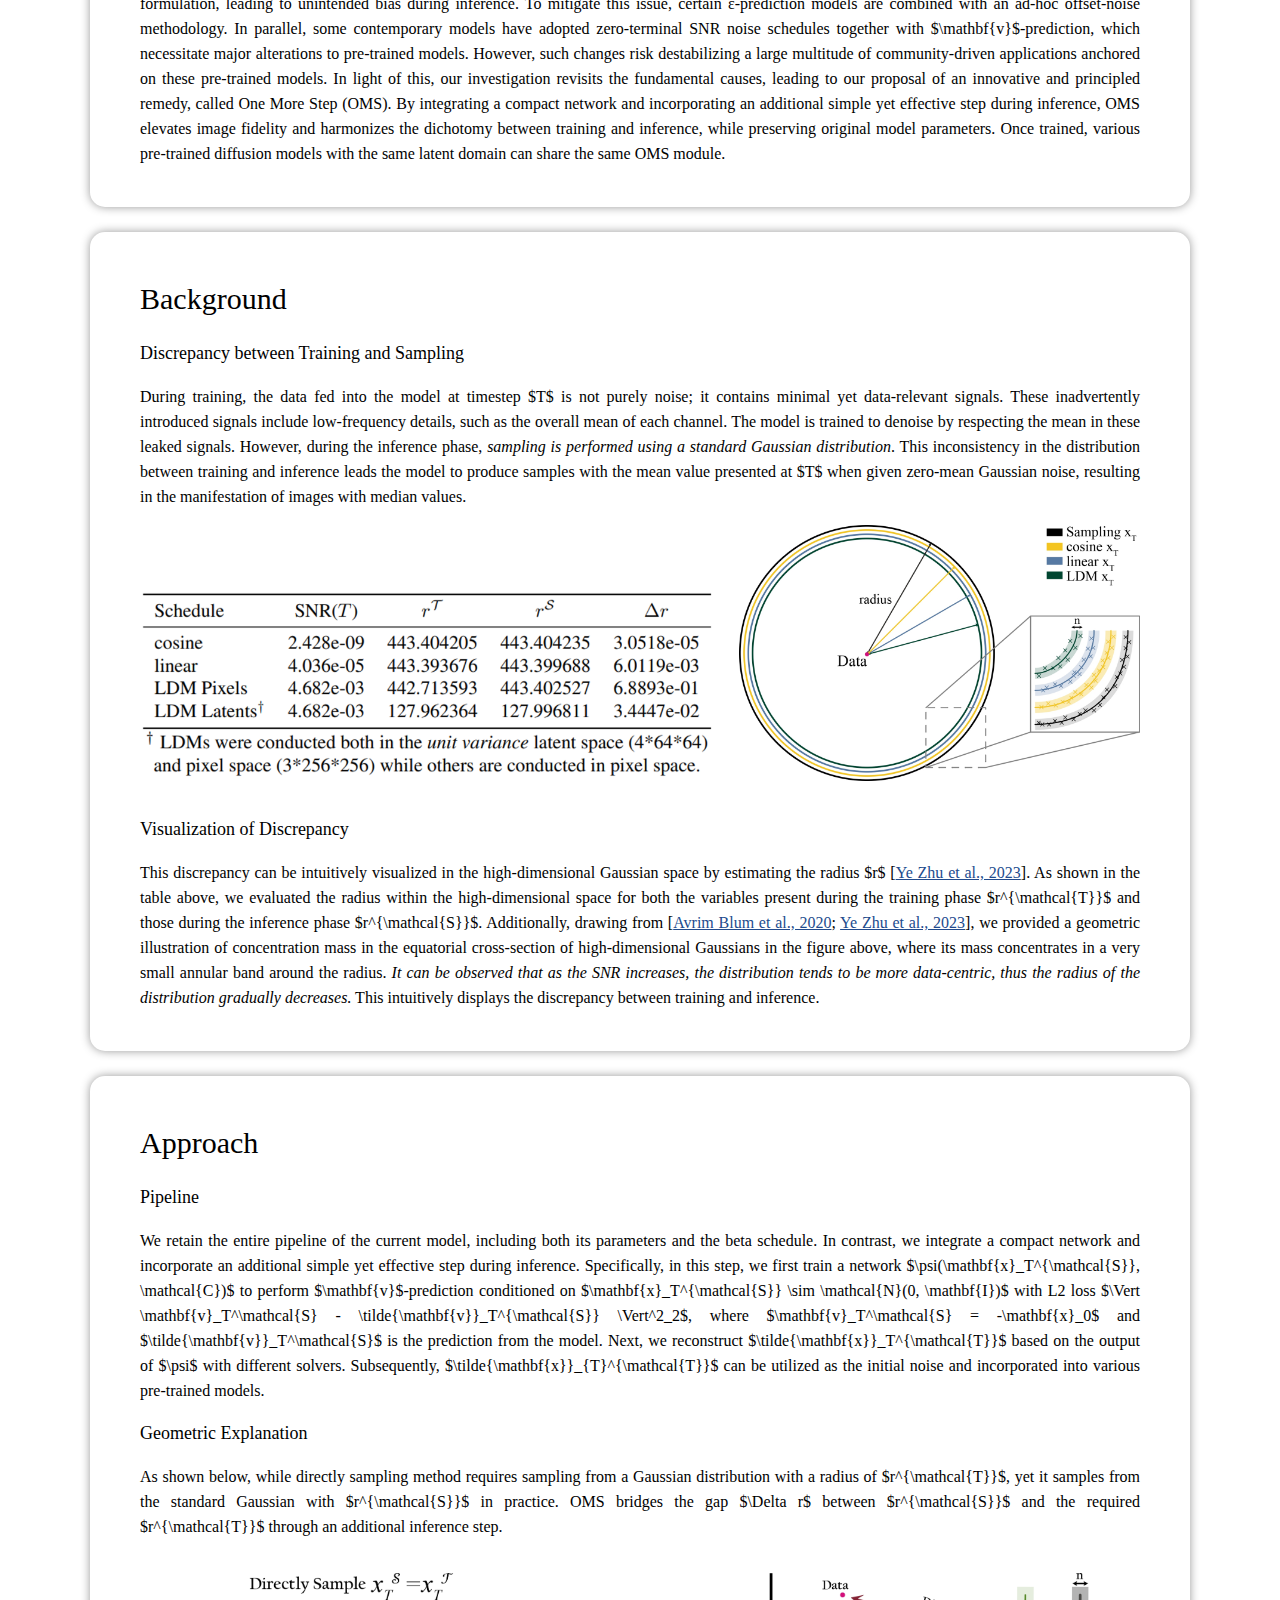
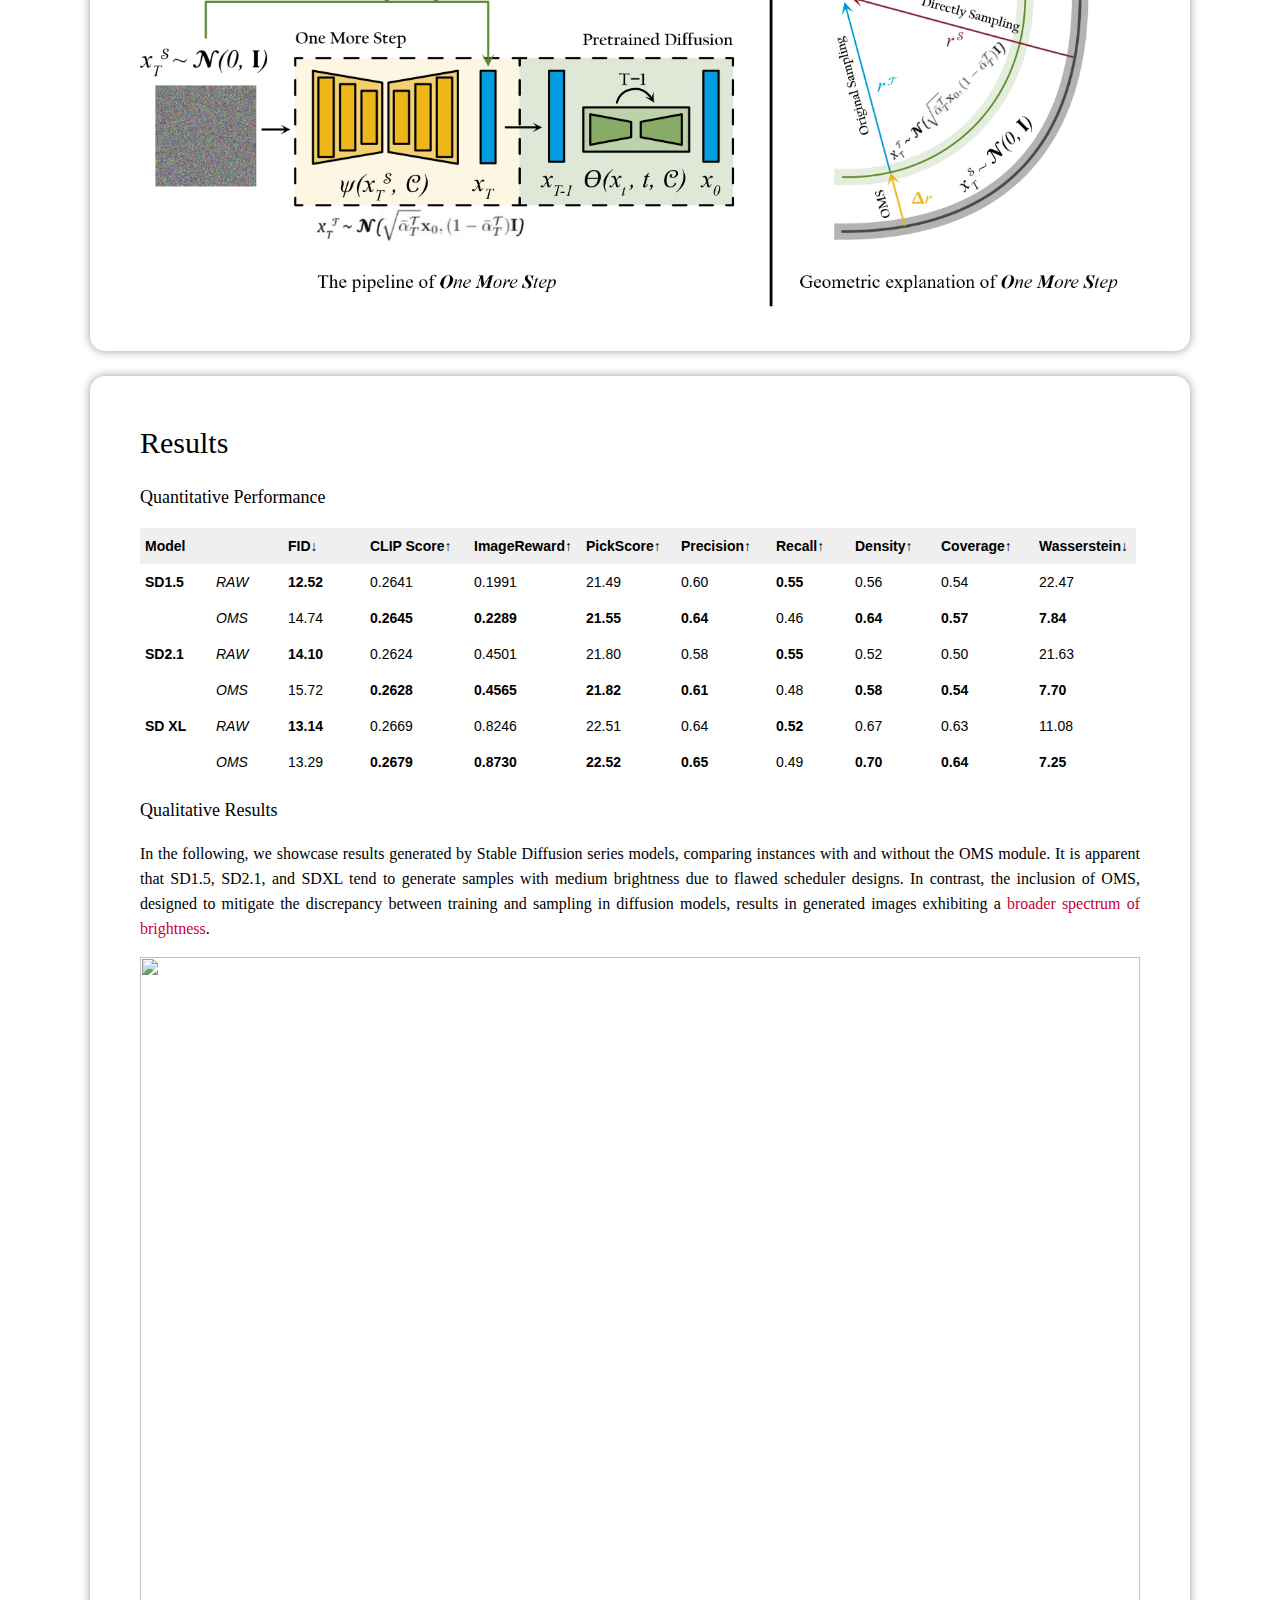
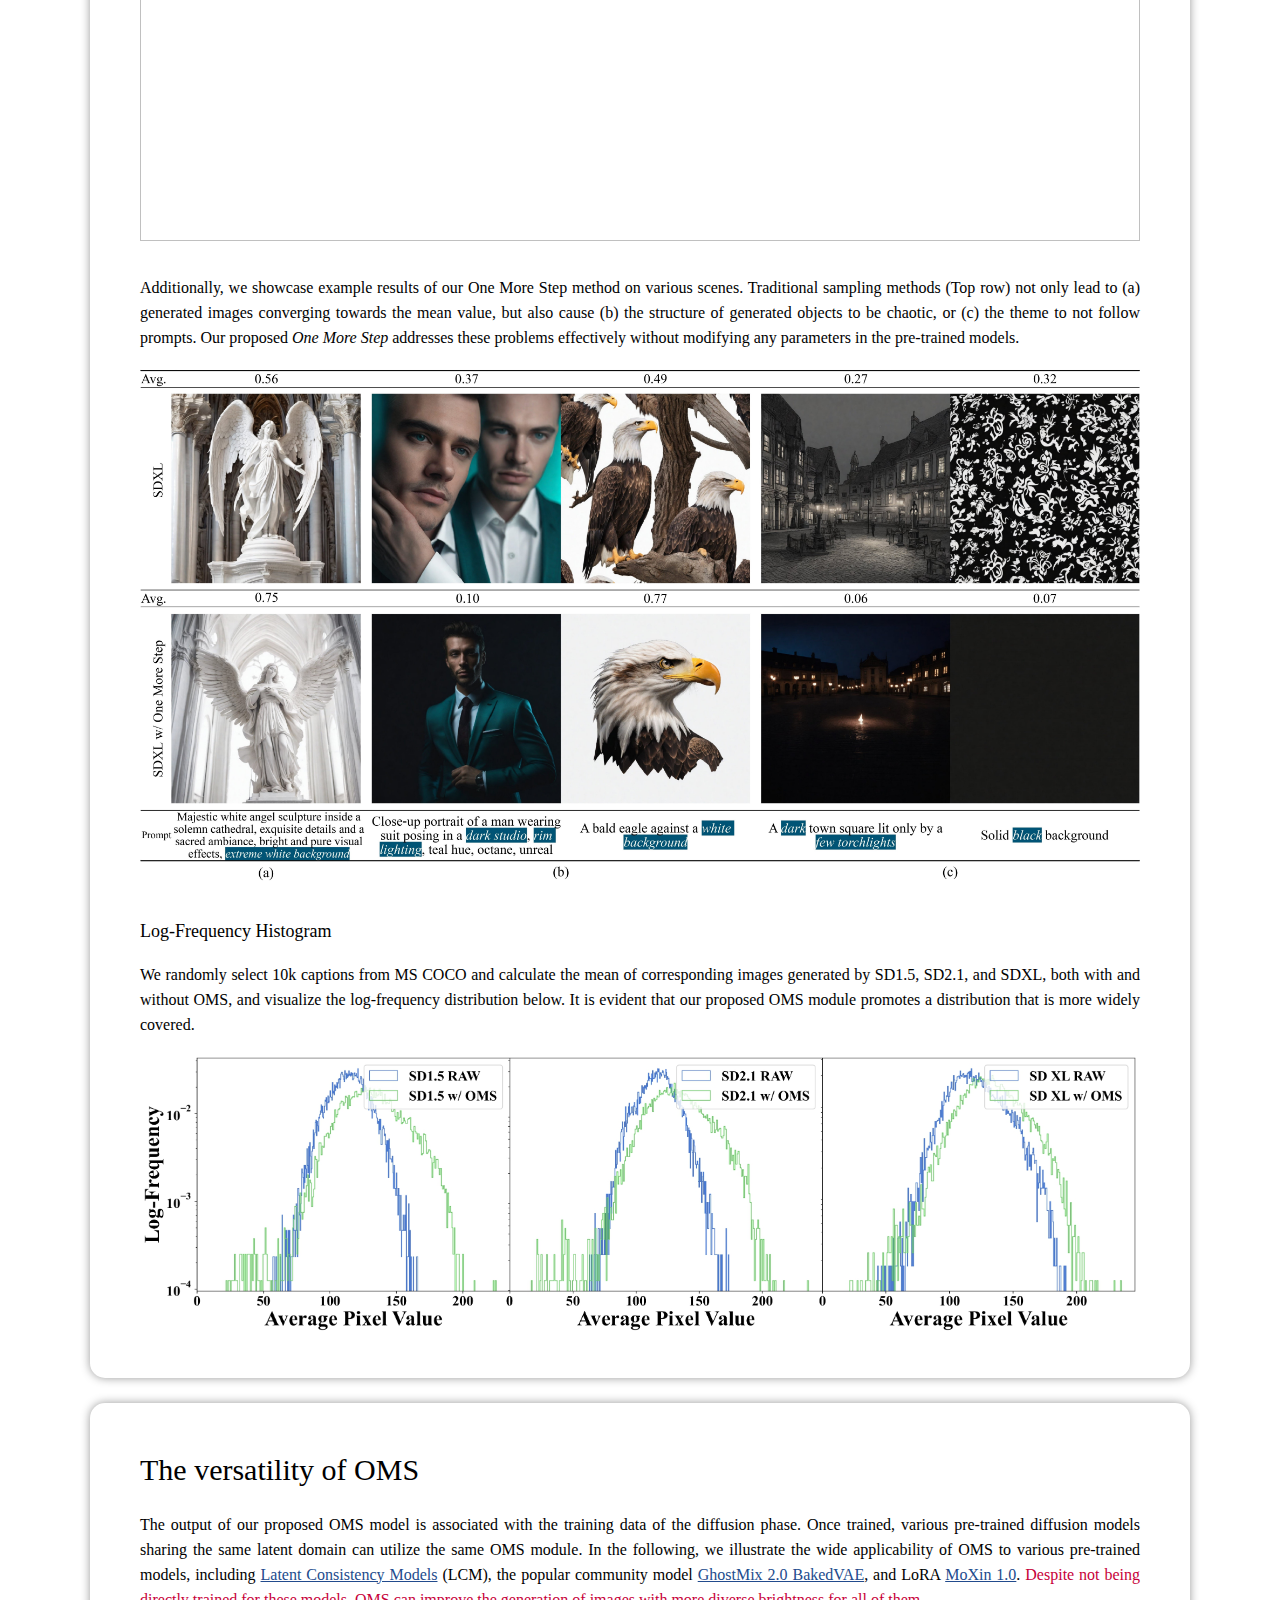
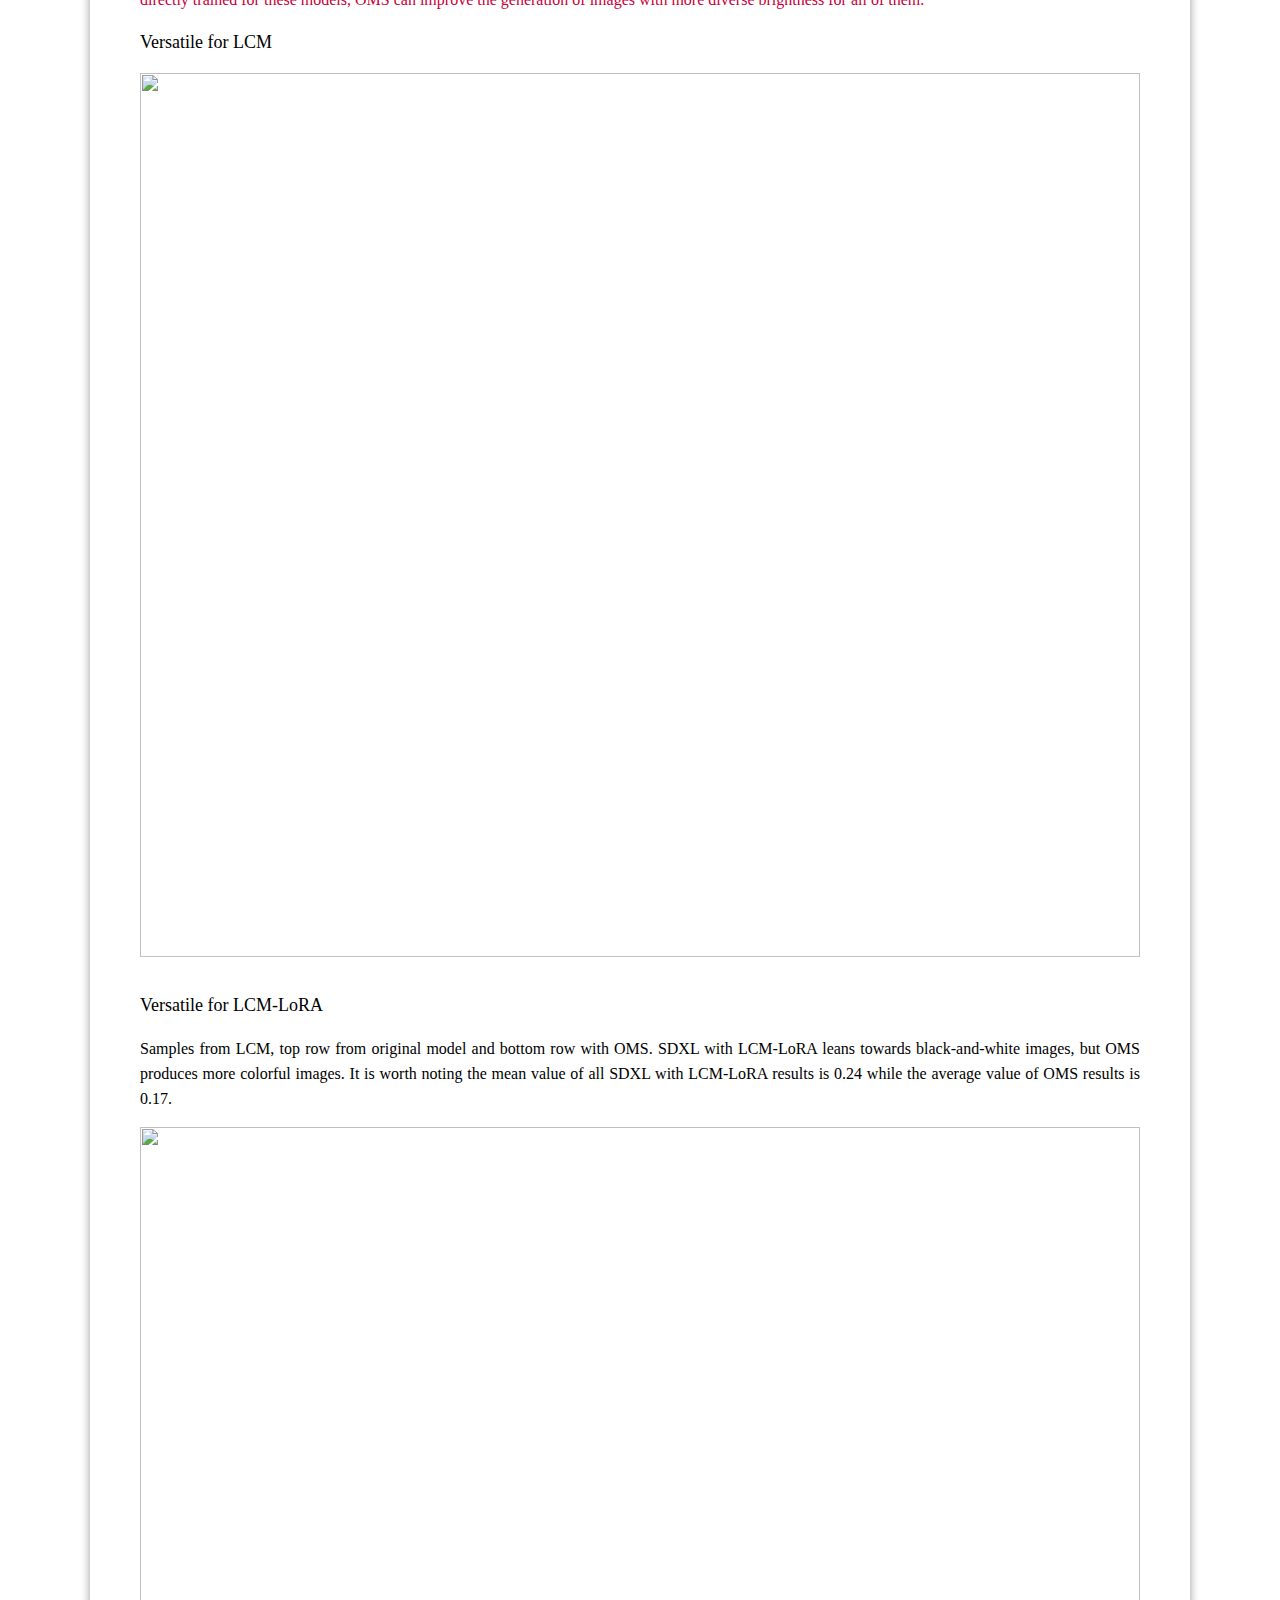
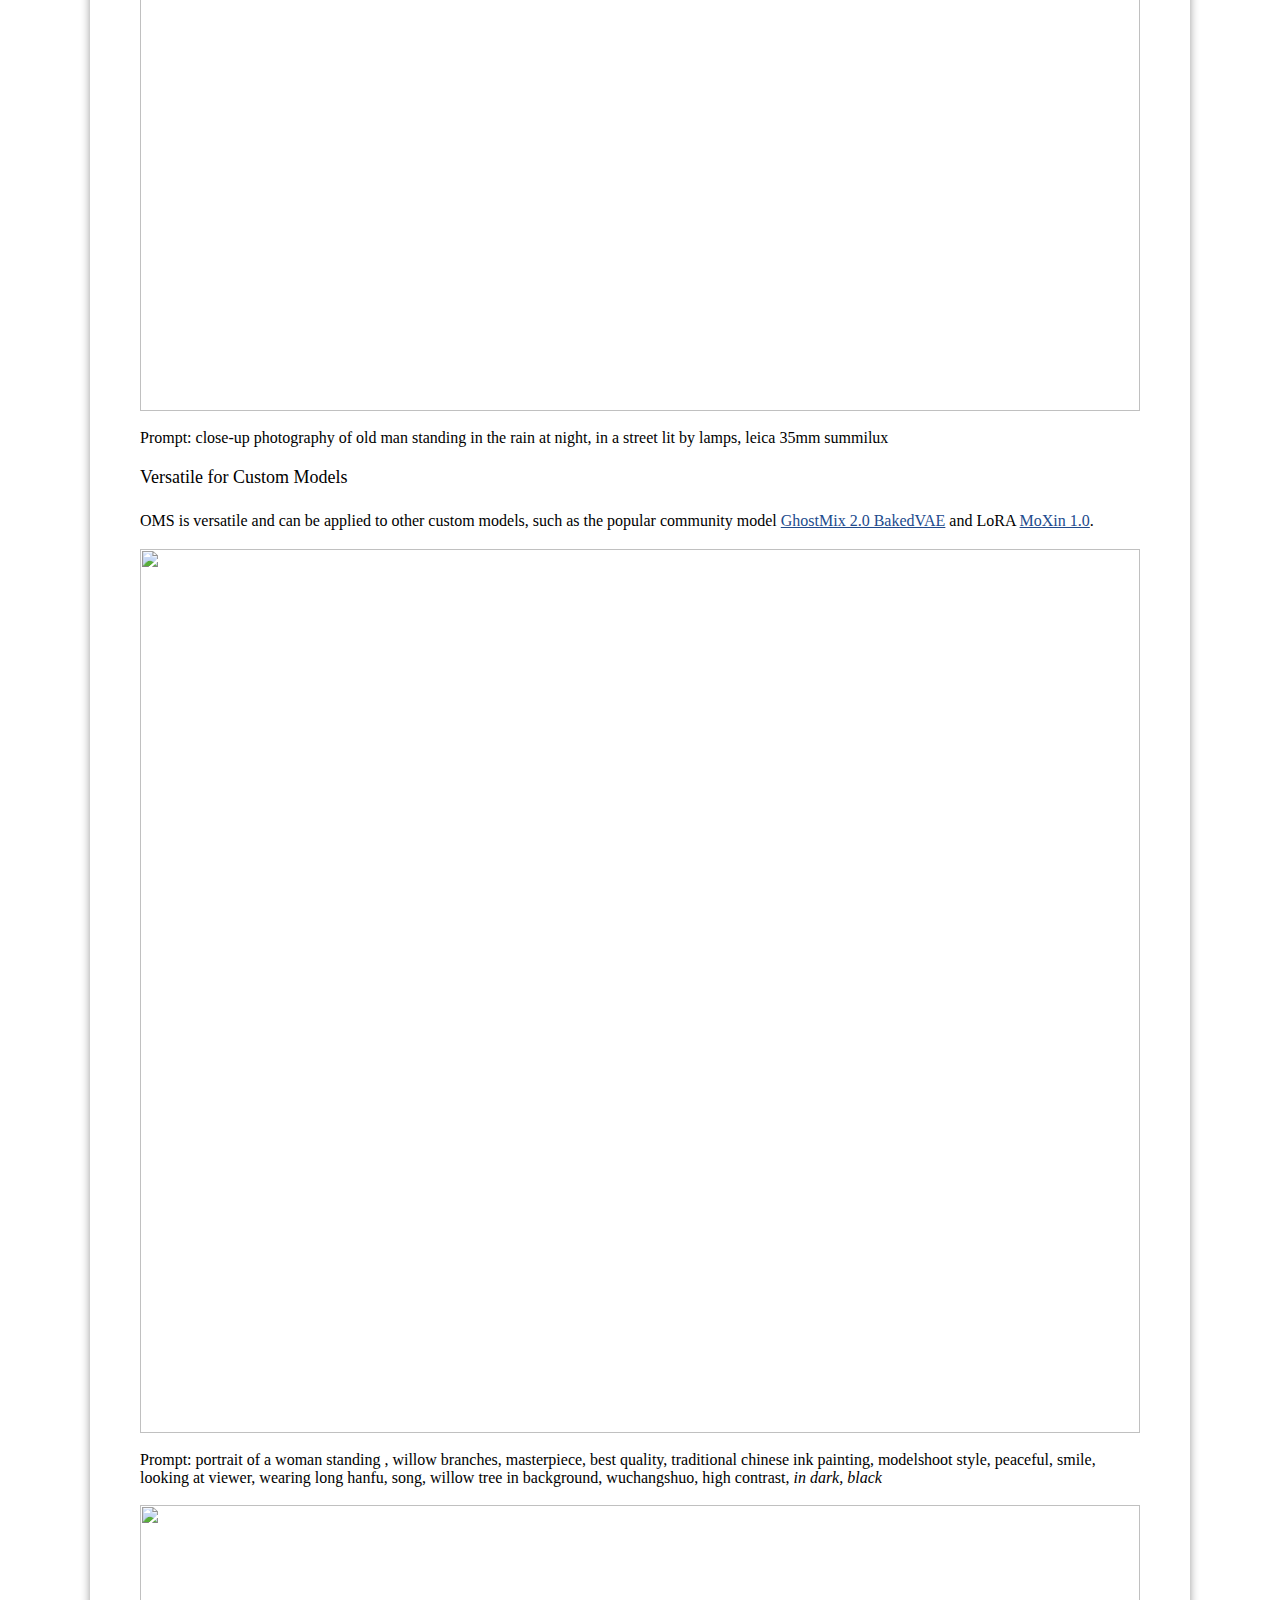
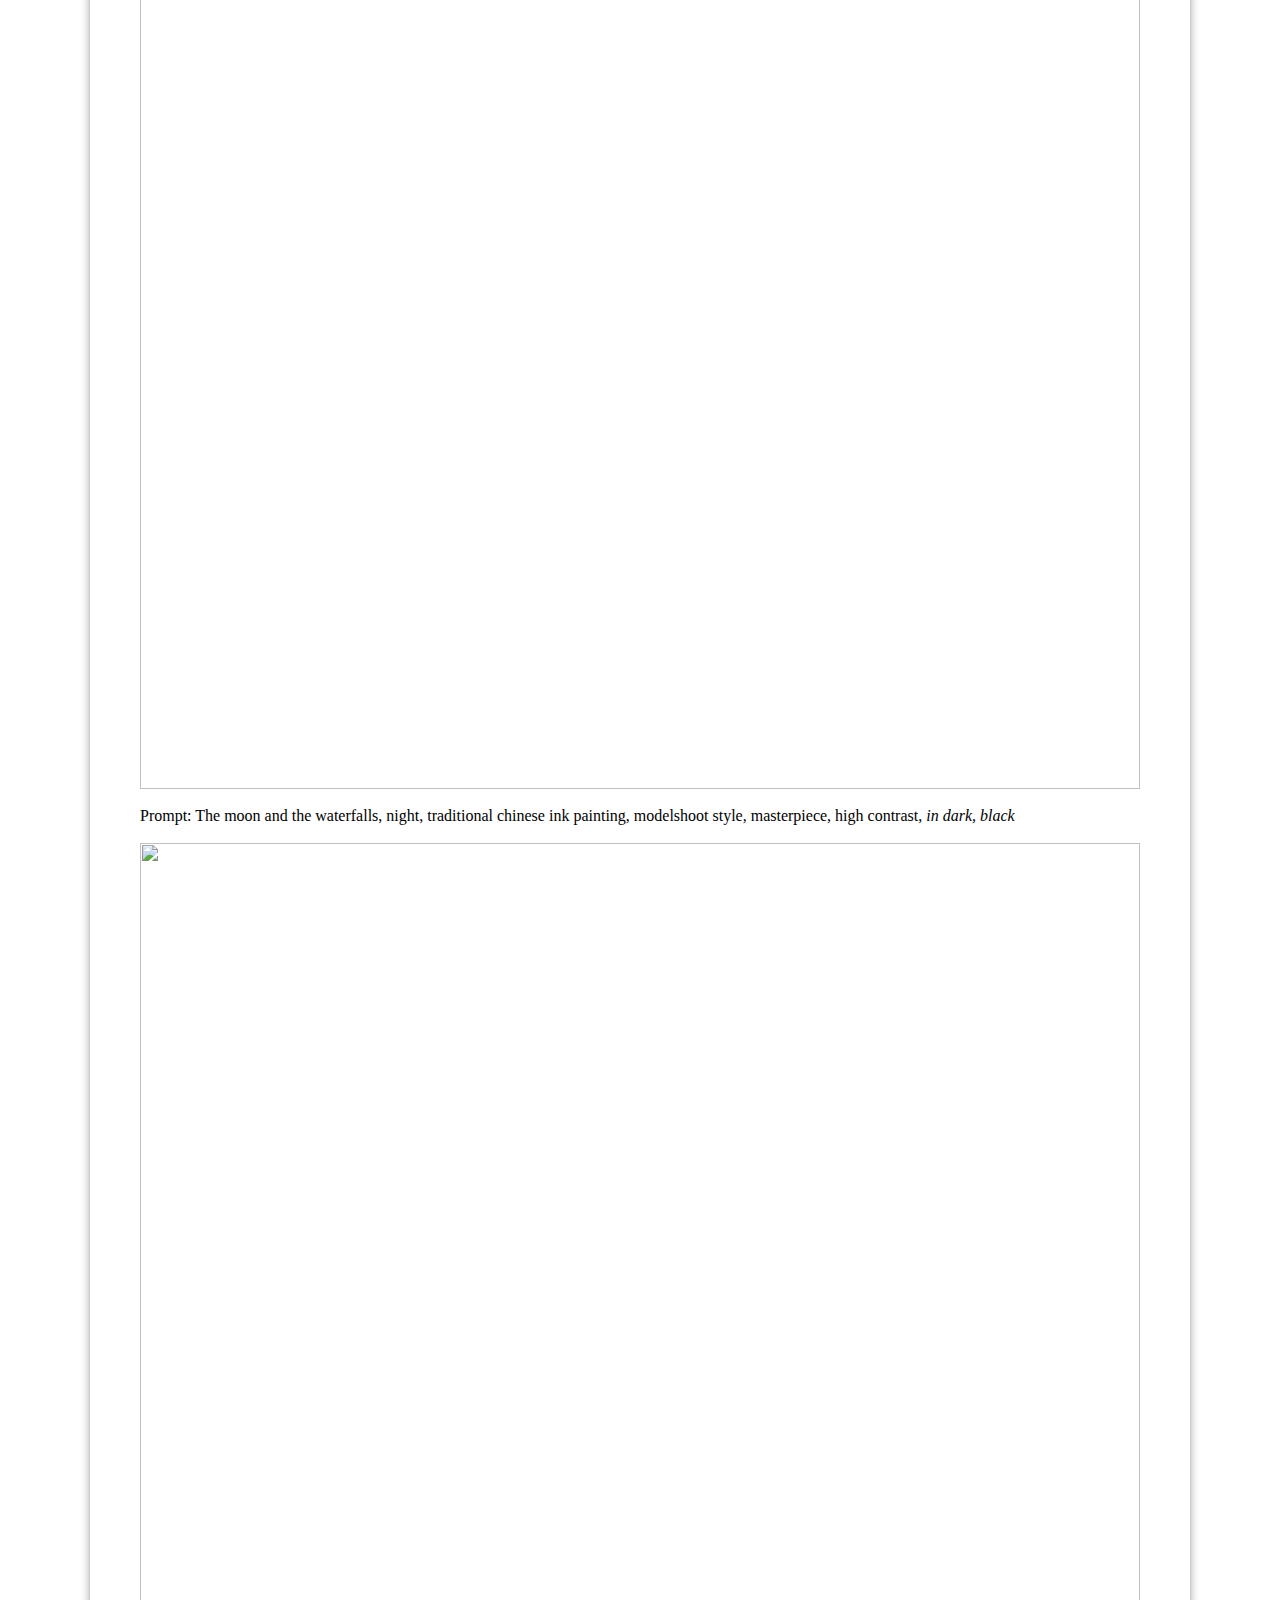
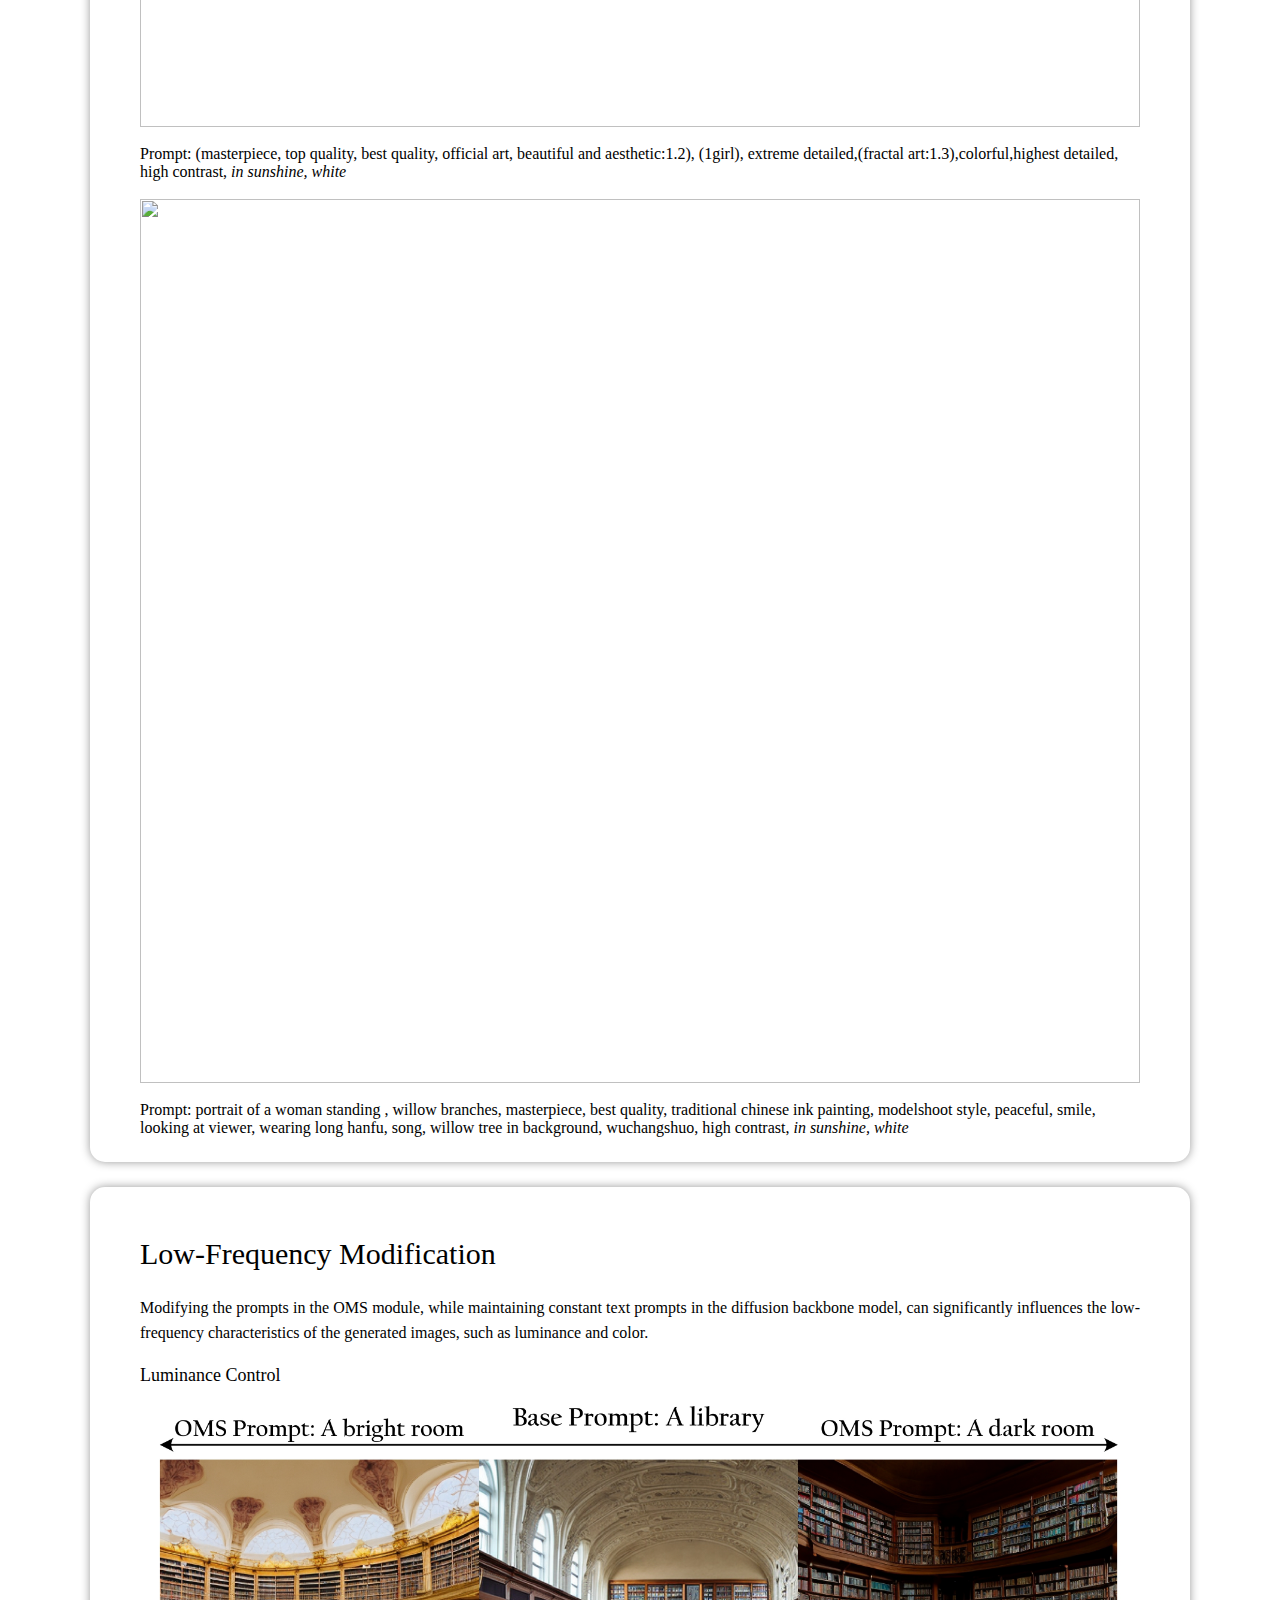
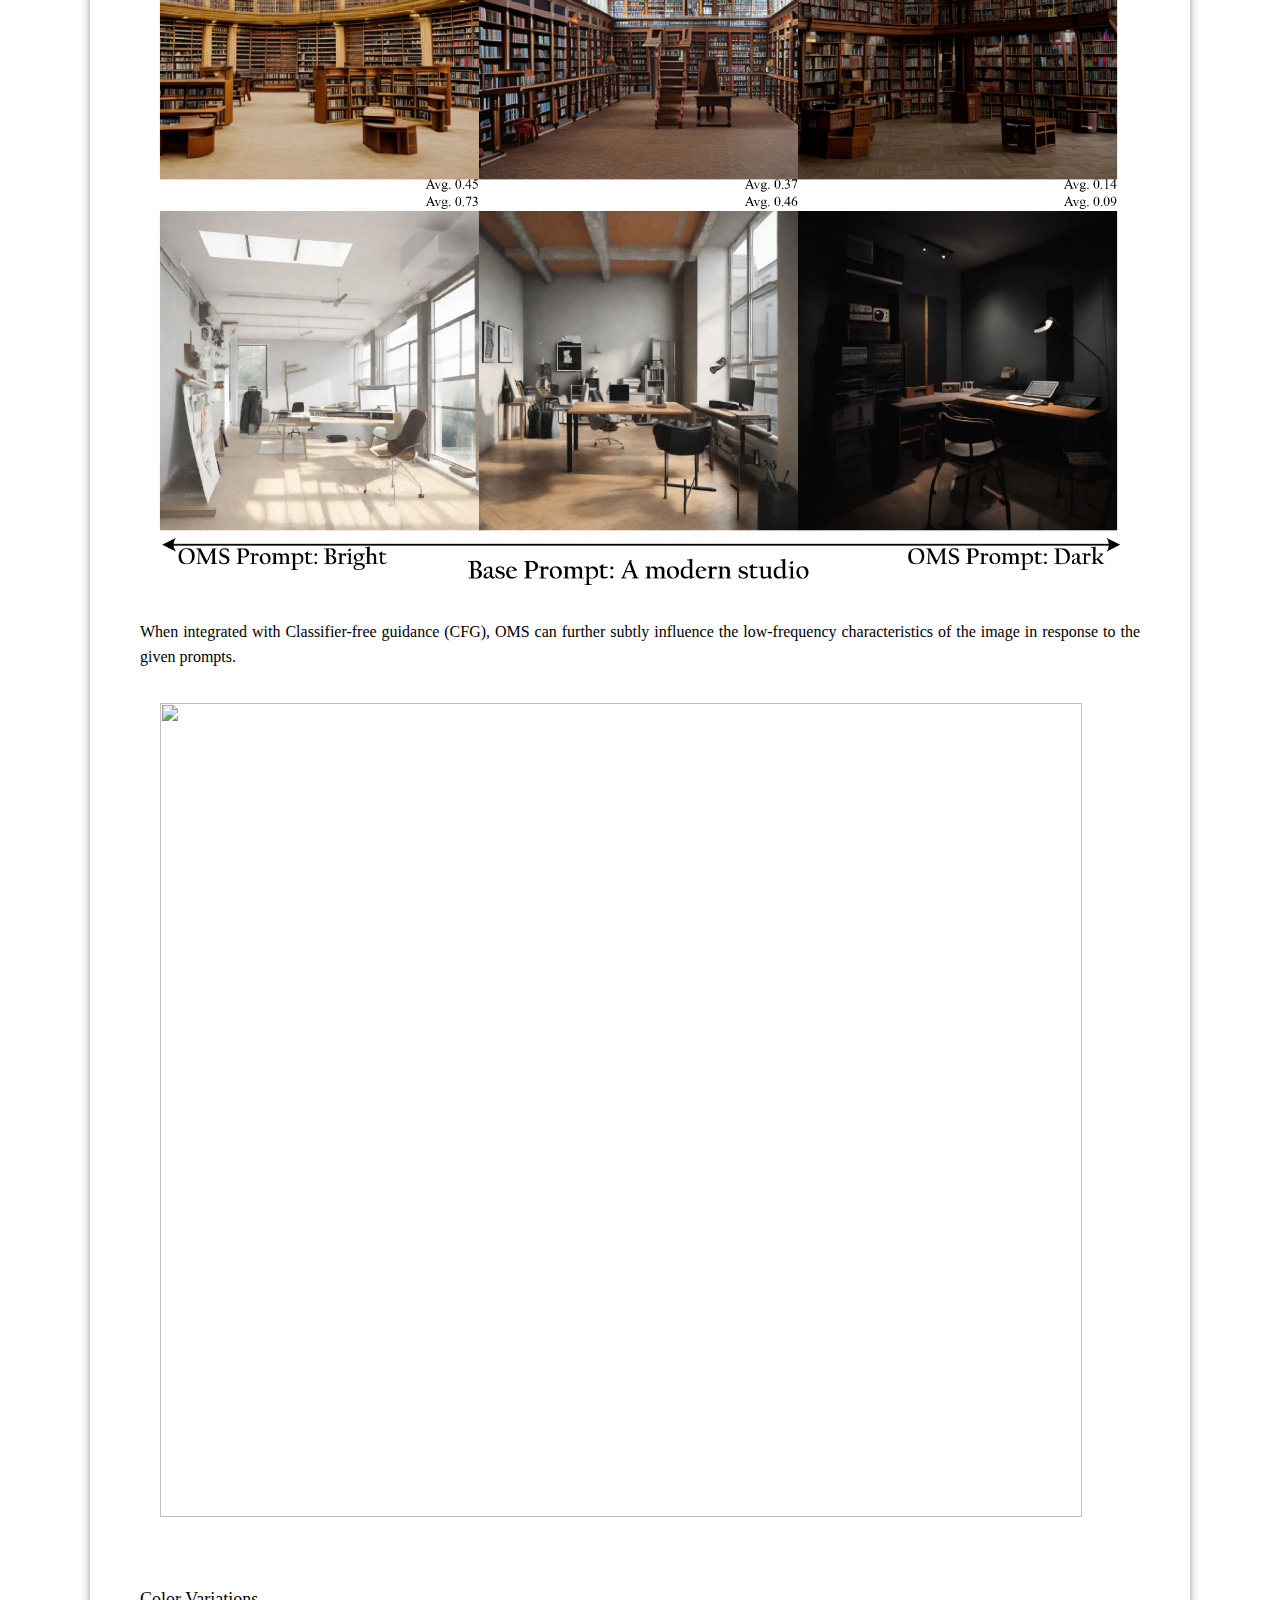
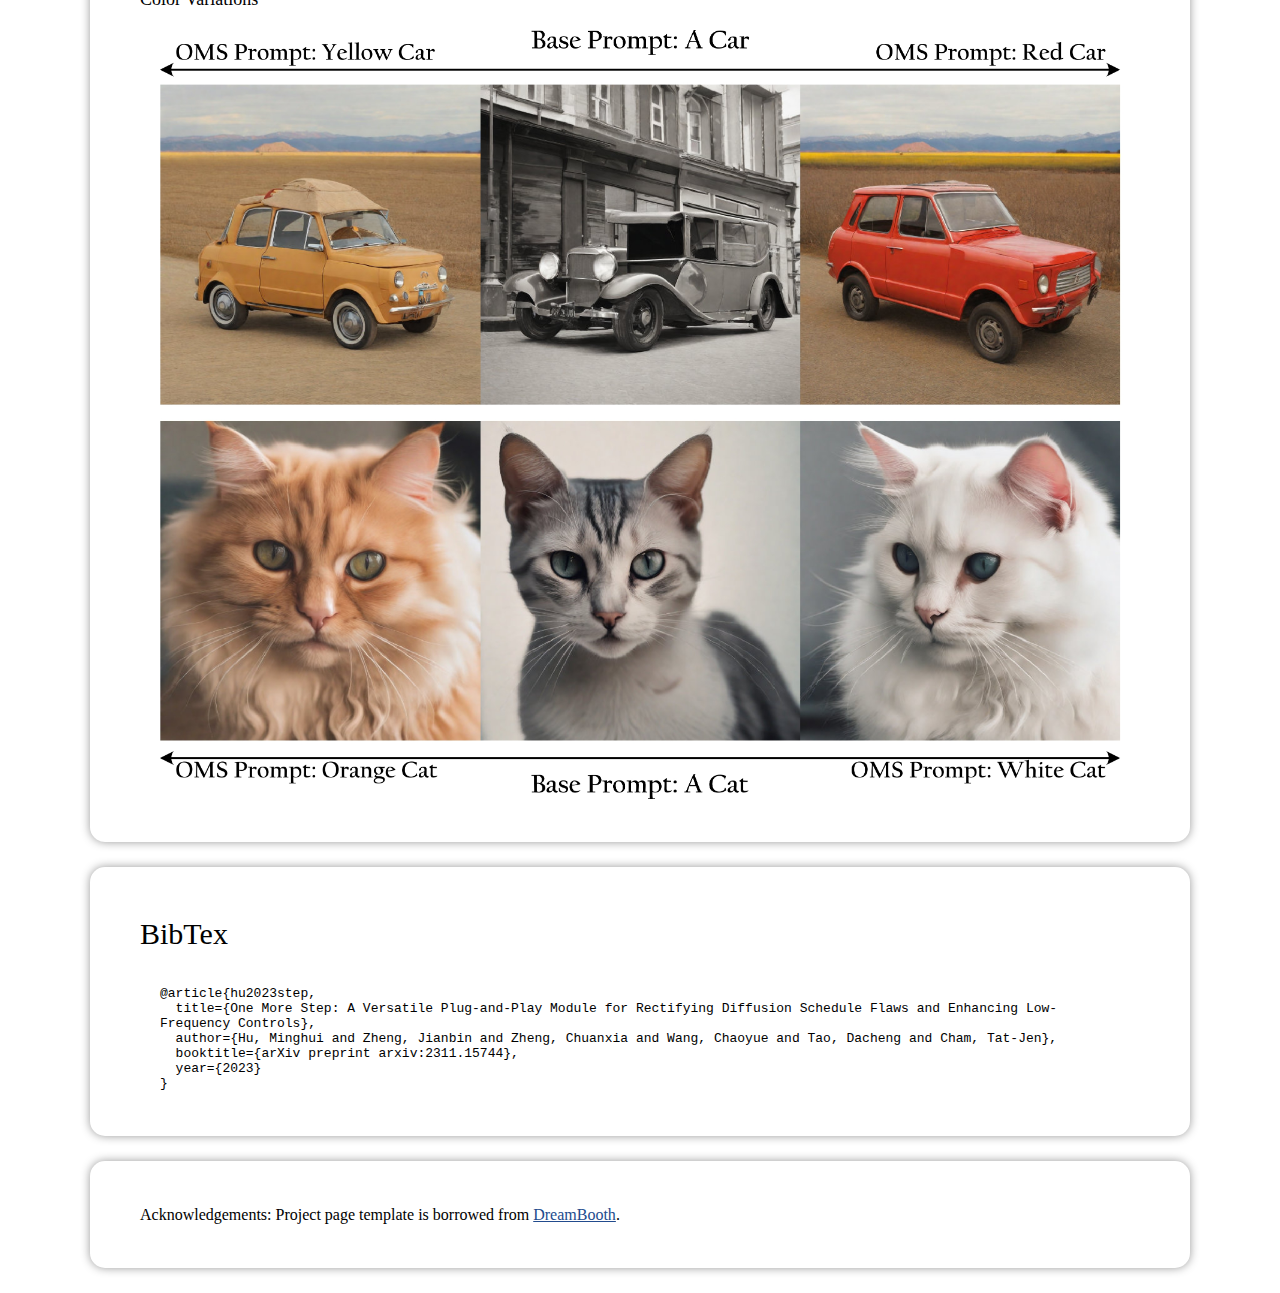
==== commit bf47be4c: "update oms" ====
--- a/OneMoreStep/index.html
+++ b/OneMoreStep/index.html
@@ -39,9 +39,8 @@
   <h3 style="text-align:center"><em>One More Step rectifies diffusion schedule flaws and enhances low-frequency controls without modifying any parameters in the pre-trained models.</em></h3>
     <font size="+2">
           <p style="text-align: center;">
-            <a href="" target="_blank">[Paper]</a> &nbsp;&nbsp;&nbsp;&nbsp;
+            <a href="https://arxiv.org/abs/2311.15744" target="_blank">[Paper]</a> &nbsp;&nbsp;&nbsp;&nbsp;
 	          <a href="https://github.com/mhh0318/OneMoreStep" target="_blank">[Code]</a> &nbsp;&nbsp;&nbsp;&nbsp;
-            <!-- (<font color="#C70039">Hot!</font>) <a href="https://huggingface.co/models?other=diffusers%3AOMSPipeline" target="_blank">[Hugging Face]</a> -->
             <a href="https://huggingface.co/models?other=diffusers%3AOMSPipeline" target="_blank">[Hugging Face Model]</a> &nbsp;&nbsp;&nbsp;&nbsp;
             <a href="https://huggingface.co/spaces/h1t/oms_sdxl_lcm" target="_blank">[Hugging Face Demo]</a>
           </p>
@@ -270,12 +269,12 @@
 </div>
 <div class="content">
   <h2>BibTex</h2>
-  <!-- <code> @article{ruiz2022dreambooth,<br>
-  &nbsp;&nbsp;title={DreamBooth: Fine Tuning Text-to-image Diffusion Models for Subject-Driven Generation},<br>
-  &nbsp;&nbsp;author={Ruiz, Nataniel and Li, Yuanzhen and Jampani, Varun and Pritch, Yael and Rubinstein, Michael and Aberman, Kfir},<br>
-  &nbsp;&nbsp;booktitle={arXiv preprint arxiv:2208.12242},<br>
-  &nbsp;&nbsp;year={2022}<br>
-  } </code>  -->
+  <code> @article{hu2023step,<br>
+  &nbsp;&nbsp;title={One More Step: A Versatile Plug-and-Play Module for Rectifying Diffusion Schedule Flaws and Enhancing Low-Frequency Controls},<br>
+  &nbsp;&nbsp;author={Hu, Minghui and Zheng, Jianbin and Zheng, Chuanxia and Wang, Chaoyue and Tao, Dacheng and Cham, Tat-Jen},<br>
+  &nbsp;&nbsp;booktitle={arXiv preprint arxiv:2311.15744},<br>
+  &nbsp;&nbsp;year={2023}<br>
+  } </code> 
 </div>
 <div class="content" id="acknowledgements">
   <p><strong>Acknowledgements</strong>:
